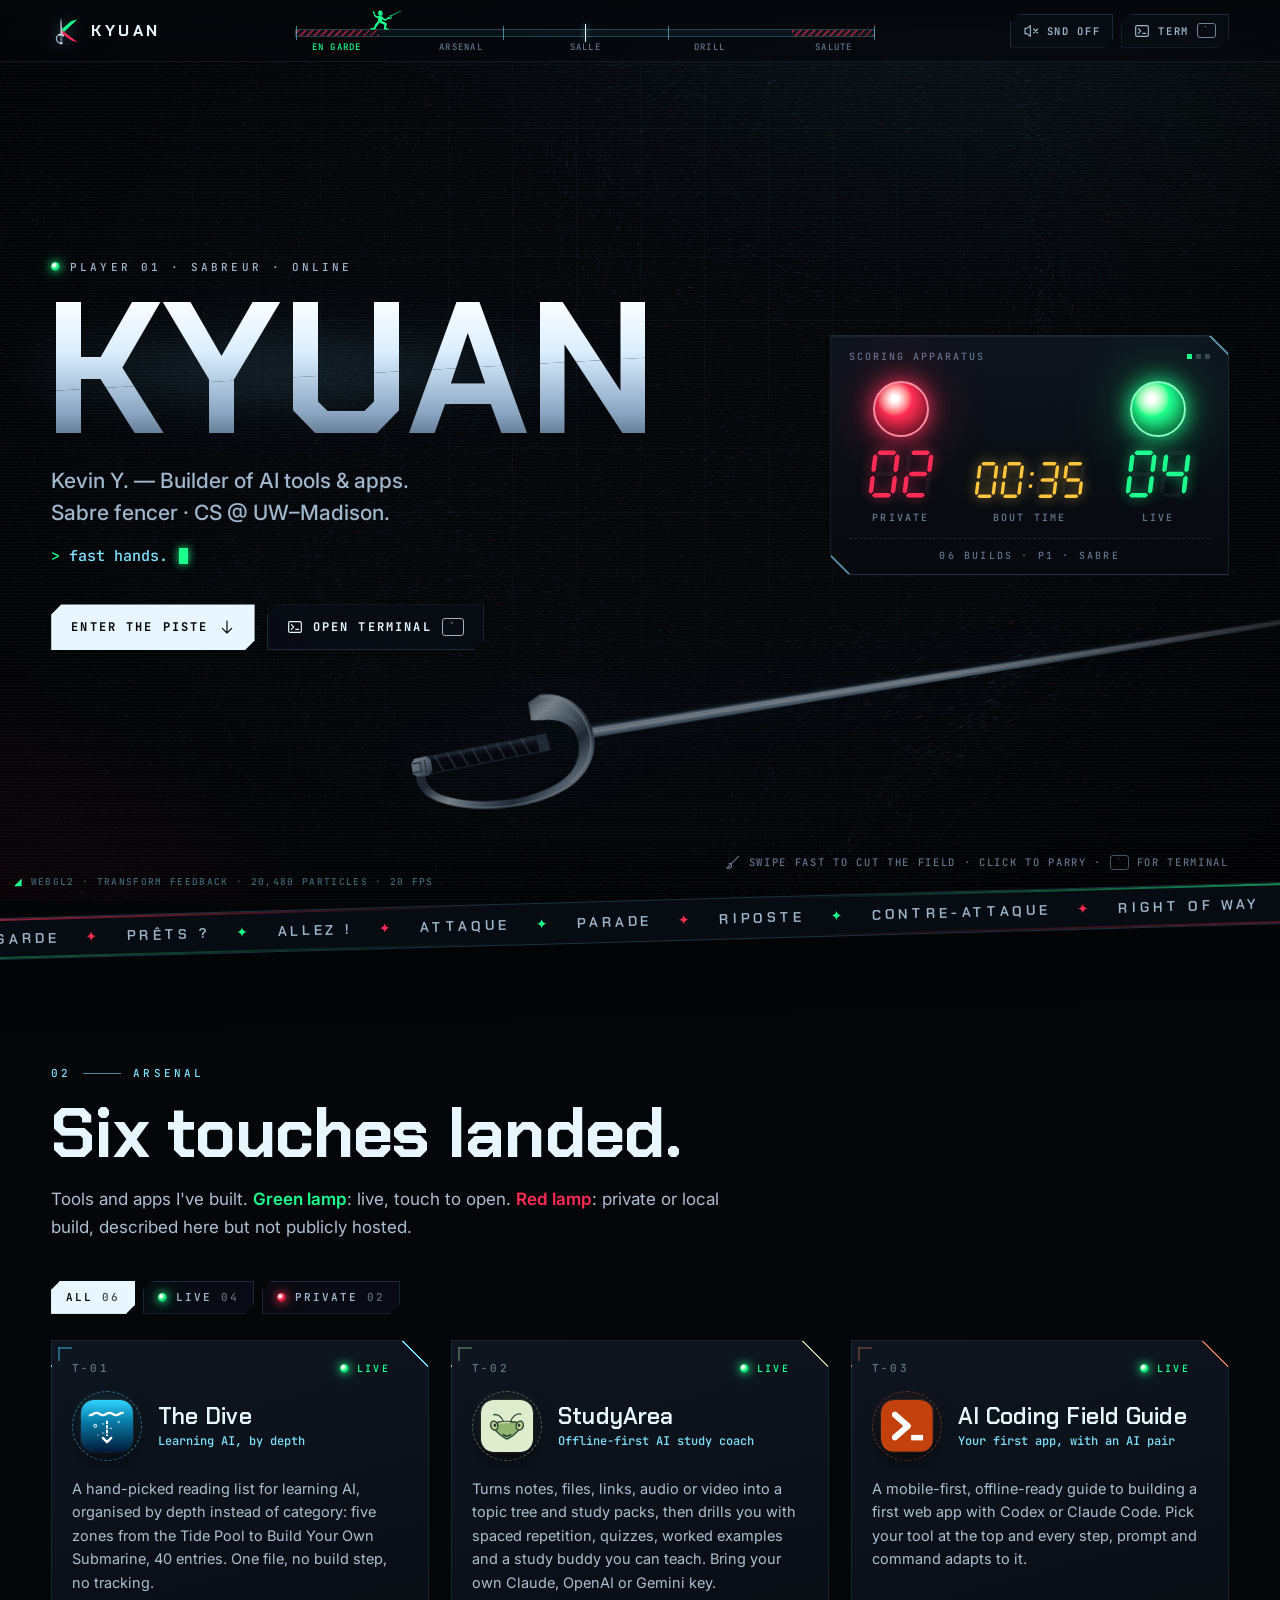
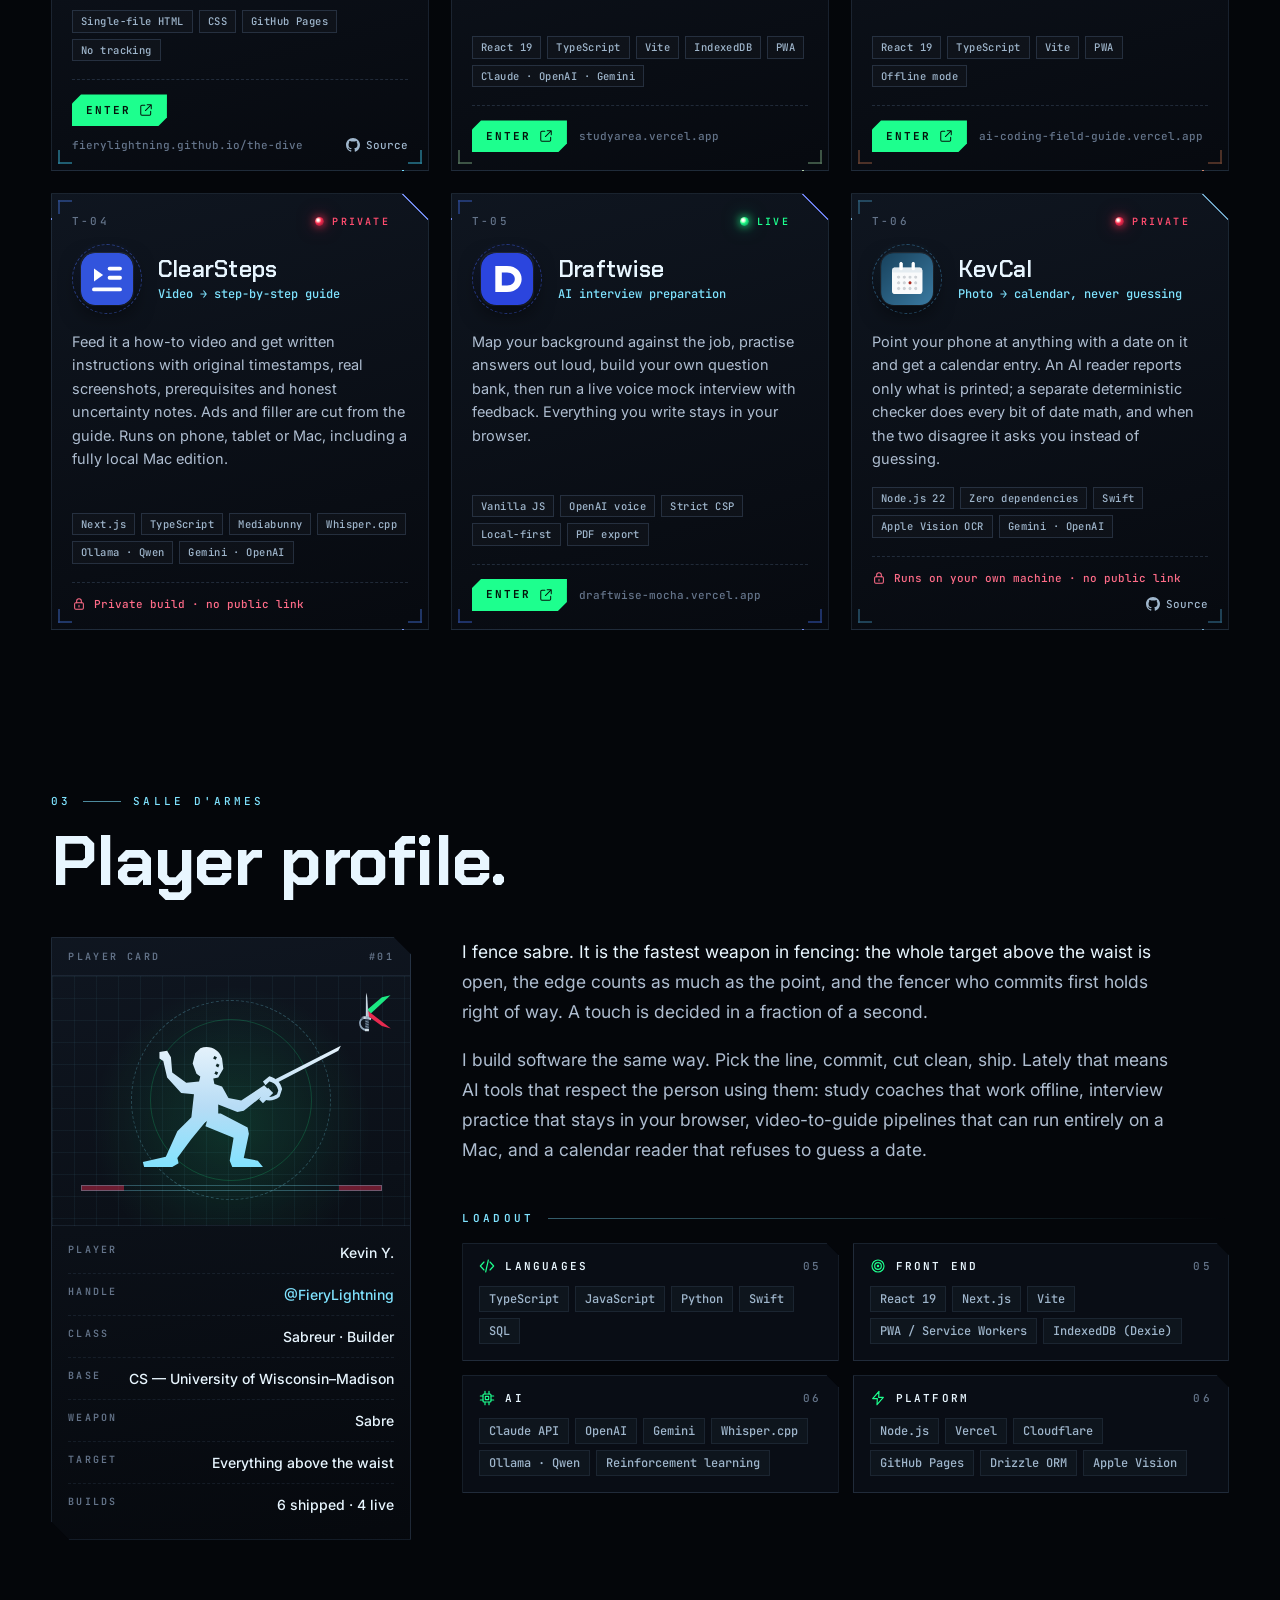
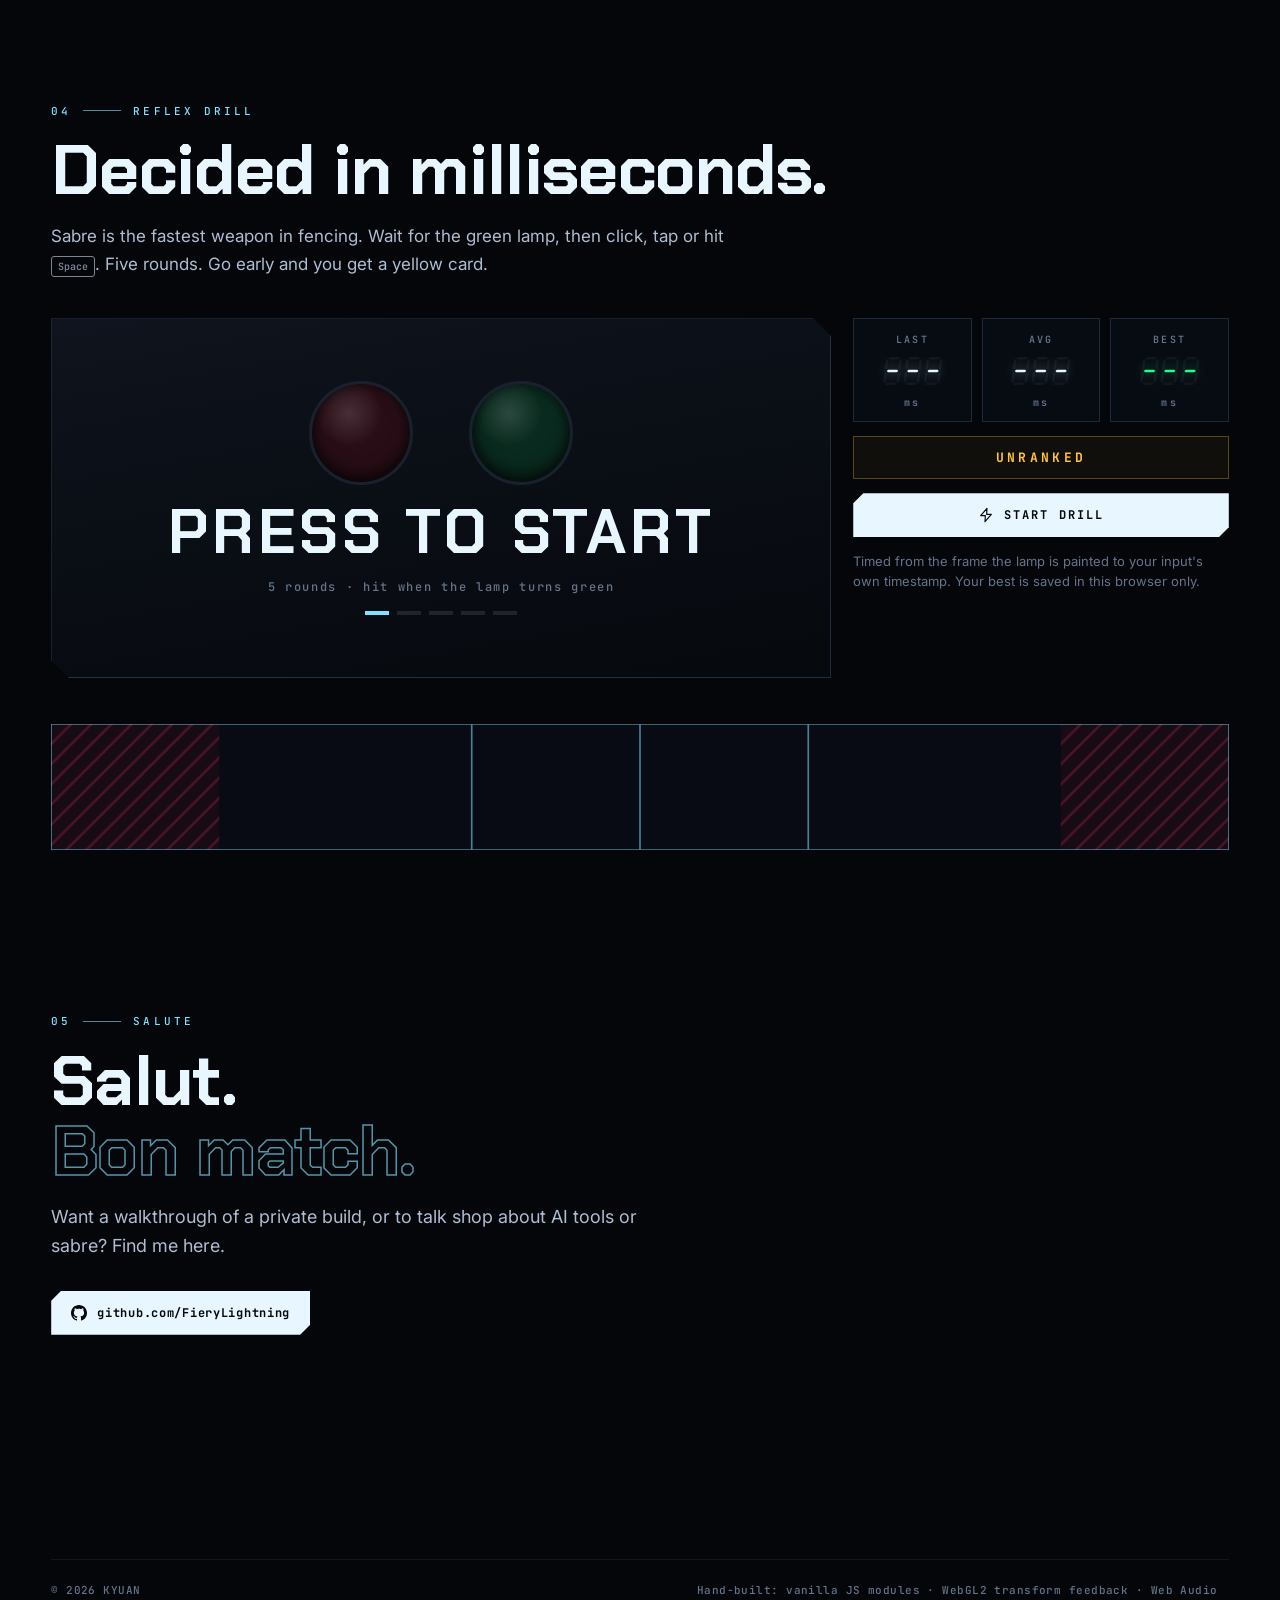
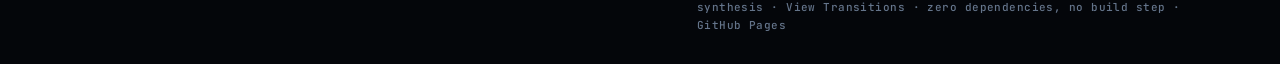
==== index.html @ d22be6f3 "Reorder builds: The Dive, StudyArea, AI Coding Field Guide first" ====
<!doctype html>
<html lang="en">
<head>
  <meta charset="utf-8">
  <meta name="viewport" content="width=device-width, initial-scale=1, viewport-fit=cover">
  <title>KYUAN — AI tools &amp; apps · Sabre</title>
  <meta name="description" content="KYUAN: builder of AI tools and apps, sabre fencer. StudyArea, ClearSteps, Draftwise, KevCal, AI Coding Field Guide and The Dive.">
  <meta name="theme-color" content="#04060a">
  <link rel="canonical" href="https://fierylightning.github.io/">
  <meta name="color-scheme" content="dark">
  <meta property="og:type" content="website">
  <meta property="og:title" content="KYUAN — AI tools & apps · Sabre">
  <meta property="og:description" content="Builder of AI tools and apps. Sabre fencer. Six builds, four live.">
  <meta property="og:url" content="https://fierylightning.github.io/">
  <meta property="og:image" content="https://fierylightning.github.io/assets/og/og.png">
  <meta property="og:image:width" content="1200">
  <meta property="og:image:height" content="630">
  <meta name="twitter:card" content="summary_large_image">
  <link rel="icon" href="favicon.svg" type="image/svg+xml">
  <link rel="apple-touch-icon" href="assets/brand/apple-touch-icon.png">
  <link rel="preconnect" href="https://fonts.googleapis.com">
  <link rel="preconnect" href="https://fonts.gstatic.com" crossorigin>
  <link rel="stylesheet" href="https://fonts.googleapis.com/css2?family=Chakra+Petch:wght@500;600;700&family=Inter:wght@400;500;600&family=JetBrains+Mono:wght@400;500;700&display=swap">
  <link rel="stylesheet" href="css/style.css">
  <script>
    document.documentElement.classList.add('js');
    try {
      if (sessionStorage.getItem('ky-intro') || matchMedia('(prefers-reduced-motion: reduce)').matches)
        document.documentElement.classList.add('intro-seen');
    } catch (e) {}
  </script>
  <script type="module" src="js/main.js"></script>
</head>
<body>
  <a class="skip" href="#arsenal">Skip to projects</a>

  <canvas id="field" aria-hidden="true"></canvas>
  <div class="atmos" aria-hidden="true"></div>
  <canvas id="blade" aria-hidden="true"></canvas>

  <!-- Referee's call: En garde. Prêts ? Allez ! -->
  <div id="intro" aria-hidden="true">
    <div class="intro-half intro-a"></div>
    <div class="intro-half intro-b"></div>
    <div class="intro-stage">
      <div class="intro-sys"><span class="blink">▮</span> PISTE//OS 6.0 · ARMING FIELD</div>
      <div class="intro-call" id="intro-call">&nbsp;</div>
      <div class="intro-lamps"><i class="lamp lamp-red"></i><i class="lamp lamp-green"></i></div>
      <div class="intro-skip">press any key to skip</div>
    </div>
  </div>

  <header class="hud">
    <a class="hud-brand" href="#en-garde" aria-label="KYUAN, back to top">
      <img src="assets/brand/mark.svg" alt="" width="30" height="30">
      <span>KYUAN</span>
    </a>

    <nav class="piste-nav" aria-label="Sections" data-moving="false">
      <div class="piste-strip" aria-hidden="true">
        <i class="pz pz-l"></i><i class="pz pz-r"></i>
        <i class="pl" style="--m:0"></i><i class="pl pl-g" style="--m:5"></i><i class="pl pl-c" style="--m:7"></i><i class="pl pl-g" style="--m:9"></i><i class="pl" style="--m:14"></i>
      </div>
      <span class="piste-marker" aria-hidden="true"><i></i></span>
      <a href="#en-garde">En garde</a>
      <a href="#arsenal">Arsenal</a>
      <a href="#salle">Salle</a>
      <a href="#drill">Drill</a>
      <a href="#salute">Salute</a>
    </nav>

    <div class="hud-actions">
      <button class="hud-btn" id="snd" type="button" aria-pressed="false" aria-label="Toggle sound">
        <svg class="ico" aria-hidden="true"><use href="assets/icons.svg#i-sound-off"></use></svg><span class="lbl">SND OFF</span>
      </button>
      <button class="hud-btn" type="button" data-open-term aria-label="Open terminal">
        <svg class="ico" aria-hidden="true"><use href="assets/icons.svg#i-terminal"></use></svg><span class="lbl">TERM</span><kbd>`</kbd>
      </button>
    </div>
  </header>

  <main>
    <!-- 01 · EN GARDE -->
    <section id="en-garde" class="hero">
      <div class="hero-grid">
        <div class="hero-copy">
          <p class="eyebrow"><i class="lamp lamp-green"></i> PLAYER 01 · SABREUR · ONLINE</p>
          <h1 class="slashname" id="name" title="click to cut">
            <span class="sr" id="hero-name-sr">KYUAN</span>
            <span class="sn-a" aria-hidden="true">KYUAN</span>
            <span class="sn-b" aria-hidden="true">KYUAN</span>
            <svg class="sn-line" viewBox="0 0 100 100" preserveAspectRatio="none" aria-hidden="true"><line x1="-6" y1="65.3" x2="106" y2="40.7" vector-effect="non-scaling-stroke"/></svg>
          </h1>
          <p class="hero-role" id="hero-role">Builder of AI tools &amp; apps. Sabre fencer.</p>
          <p class="typer" aria-live="off"><span class="prompt">&gt;</span> <span id="typer"></span><span class="caret" aria-hidden="true"></span></p>
          <div class="hero-cta">
            <a class="btn btn-primary" href="#arsenal"><span>Enter the piste</span><svg class="ico" aria-hidden="true"><use href="assets/icons.svg#i-arrow-down"></use></svg></a>
            <button class="btn btn-ghost" type="button" data-open-term><svg class="ico" aria-hidden="true"><use href="assets/icons.svg#i-terminal"></use></svg><span>Open terminal</span><kbd>`</kbd></button>
          </div>
        </div>

        <aside class="scorebox" aria-label="Scoreboard">
          <div class="sb-head"><span>SCORING APPARATUS</span><span class="sb-dots"><i></i><i></i><i></i></span></div>
          <div class="sb-body">
            <div class="sb-side sb-red">
              <i class="dome"></i>
              <div class="seg" id="sb-red"></div>
              <span class="sb-label">PRIVATE</span>
            </div>
            <div class="sb-center">
              <div class="seg seg-clock" id="clock"></div>
              <span class="sb-label">BOUT TIME</span>
            </div>
            <div class="sb-side sb-green">
              <i class="dome"></i>
              <div class="seg" id="sb-green"></div>
              <span class="sb-label">LIVE</span>
            </div>
          </div>
          <div class="sb-foot" id="sb-foot">06 BUILDS · P1 · SABRE</div>
        </aside>
      </div>

      <img class="hero-sabre" src="assets/art/sabre.svg" alt="" aria-hidden="true" width="1200" height="160">
      <p class="hint"><svg class="ico" aria-hidden="true"><use href="assets/icons.svg#i-sabre"></use></svg> swipe fast to cut the field · click to parry · <kbd>`</kbd> for terminal</p>
    </section>

    <div class="ticker" aria-hidden="true">
      <div class="ticker-track">
        <span>EN GARDE</span><b>✦</b><span>PRÊTS ?</span><b>✦</b><span>ALLEZ !</span><b>✦</b><span>ATTAQUE</span><b>✦</b><span>PARADE</span><b>✦</b><span>RIPOSTE</span><b>✦</b><span>CONTRE-ATTAQUE</span><b>✦</b><span>RIGHT OF WAY</span><b>✦</b><span>HALTE</span><b>✦</b><span>TOUCHÉ</span><b>✦</b>
        <span>EN GARDE</span><b>✦</b><span>PRÊTS ?</span><b>✦</b><span>ALLEZ !</span><b>✦</b><span>ATTAQUE</span><b>✦</b><span>PARADE</span><b>✦</b><span>RIPOSTE</span><b>✦</b><span>CONTRE-ATTAQUE</span><b>✦</b><span>RIGHT OF WAY</span><b>✦</b><span>HALTE</span><b>✦</b><span>TOUCHÉ</span><b>✦</b>
      </div>
    </div>

    <!-- 02 · ARSENAL -->
    <section id="arsenal" class="sec">
      <header class="sec-head" data-reveal>
        <span class="sec-idx">02 <i></i> ARSENAL</span>
        <h2 id="arsenal-title">Six touches landed.</h2>
        <p>Tools and apps I've built. <b class="g">Green lamp</b>: live, touch to open. <b class="r">Red lamp</b>: private or local build, described here but not publicly hosted.</p>
      </header>

      <div class="filters" role="group" aria-label="Filter builds">
        <button type="button" data-filter="all" aria-pressed="true">ALL <span class="n">06</span></button>
        <button type="button" data-filter="live" aria-pressed="false"><i class="lamp lamp-green"></i>LIVE <span class="n">04</span></button>
        <button type="button" data-filter="private" aria-pressed="false"><i class="lamp lamp-red"></i>PRIVATE <span class="n">02</span></button>
      </div>

      <div class="grid" id="grid"></div>

      <noscript>
        <ul class="noscript-list">
          <li><a href="https://fierylightning.github.io/the-dive/">The Dive</a> — learning AI, by depth</li>
          <li><a href="https://studyarea.vercel.app">StudyArea</a> — offline-first AI study coach</li>
          <li><a href="https://ai-coding-field-guide.vercel.app">AI Coding Field Guide</a> — your first app with an AI pair</li>
          <li>ClearSteps — video to step-by-step guide (private build)</li>
          <li><a href="https://draftwise-mocha.vercel.app">Draftwise</a> — AI interview preparation</li>
          <li>KevCal — photo to calendar (runs locally) · <a href="https://github.com/FieryLightning/KevCal">source</a></li>
        </ul>
      </noscript>
    </section>

    <!-- 03 · SALLE -->
    <section id="salle" class="sec">
      <header class="sec-head" data-reveal>
        <span class="sec-idx">03 <i></i> SALLE D'ARMES</span>
        <h2>Player profile.</h2>
      </header>

      <div class="salle-grid">
        <article class="pcard" data-reveal>
          <div class="pcard-top"><span>PLAYER CARD</span><span>#01</span></div>
          <div class="pcard-art">
            <span class="pcard-ring" aria-hidden="true"></span>
            <i class="pcard-fencer" aria-hidden="true"></i>
            <img class="pcard-mark" src="assets/brand/mark.svg" alt="" width="44" height="44">
          </div>
          <dl class="pcard-stats">
            <div><dt>Player</dt><dd id="pc-name">Kevin Y.</dd></div>
            <div><dt>Handle</dt><dd><a id="pc-handle" href="https://github.com/FieryLightning" target="_blank" rel="noopener">@FieryLightning</a></dd></div>
            <div><dt>Class</dt><dd>Sabreur · Builder</dd></div>
            <div><dt>Base</dt><dd id="pc-edu">CS — UW–Madison</dd></div>
            <div><dt>Weapon</dt><dd id="pc-weapon">Sabre</dd></div>
            <div><dt>Target</dt><dd>Everything above the waist</dd></div>
            <div><dt>Builds</dt><dd id="pc-builds">6 shipped · 4 live</dd></div>
          </dl>
        </article>

        <div class="salle-main">
          <div class="bio" id="bio" data-reveal></div>
          <h3 class="loadout-title" data-reveal><span>LOADOUT</span><i></i></h3>
          <div class="loadout" id="loadout"></div>
        </div>
      </div>
    </section>

    <!-- 04 · DRILL -->
    <section id="drill" class="sec">
      <header class="sec-head" data-reveal>
        <span class="sec-idx">04 <i></i> REFLEX DRILL</span>
        <h2>Decided in milliseconds.</h2>
        <p>Sabre is the fastest weapon in fencing. Wait for the green lamp, then click, tap or hit <kbd>Space</kbd>. Five rounds. Go early and you get a yellow card.</p>
      </header>

      <div class="drill" data-reveal>
        <div class="drill-box" tabindex="0" role="button" aria-label="Reflex drill. Press to start, then press again when the lamp turns green." data-state="idle">
          <div class="drill-lamps"><i class="dl dl-red"></i><i class="dl dl-green"></i></div>
          <div class="drill-card" aria-hidden="true"></div>
          <div class="drill-msg" aria-live="assertive">PRESS TO START</div>
          <div class="drill-sub">5 rounds · hit when the lamp turns green</div>
          <div class="drill-rounds" aria-hidden="true"></div>
        </div>

        <div class="drill-side">
          <div class="drill-stats">
            <div class="ds"><span>LAST</span><div class="seg" data-stat="last"></div><em>ms</em></div>
            <div class="ds"><span>AVG</span><div class="seg" data-stat="avg"></div><em>ms</em></div>
            <div class="ds ds-best"><span>BEST</span><div class="seg" data-stat="best"></div><em>ms</em></div>
          </div>
          <div class="drill-rank">UNRANKED</div>
          <button class="btn btn-primary drill-start" type="button"><svg class="ico" aria-hidden="true"><use href="assets/icons.svg#i-bolt"></use></svg><span>Start drill</span></button>
          <p class="drill-note">Timed from the frame the lamp is painted to your input's own timestamp. Your best is saved in this browser only.</p>
        </div>
      </div>

      <img class="drill-piste" src="assets/art/piste.svg" alt="Top-down diagram of a 14 metre fencing piste with centre line, en garde lines and warning zones" width="1400" height="150" loading="lazy" data-reveal>
    </section>

    <!-- 05 · SALUTE -->
    <section id="salute" class="sec salute">
      <div class="salute-inner" data-reveal>
        <span class="sec-idx">05 <i></i> SALUTE</span>
        <h2 class="salute-big">Salut. <span>Bon match.</span></h2>
        <p>Want a walkthrough of a private build, or to talk shop about AI tools or sabre? Find me here.</p>
        <div class="salute-cta">
          <a class="btn btn-primary" id="gh-link" href="https://github.com/FieryLightning" target="_blank" rel="noopener"><svg class="ico" aria-hidden="true"><use href="assets/icons.svg#i-github"></use></svg><span class="lbl">github.com/FieryLightning</span></a>
          <a class="btn btn-ghost" id="mail-link" href="#" hidden><svg class="ico" aria-hidden="true"><use href="assets/icons.svg#i-external"></use></svg><span class="lbl"></span></a>
        </div>
      </div>

      <footer class="foot">
        <span>© <span id="year">2026</span> KYUAN</span>
        <span class="foot-tech">Hand-built: vanilla JS modules · WebGL2 transform feedback · Web Audio synthesis · View Transitions · zero dependencies, no build step · GitHub Pages</span>
      </footer>
    </section>
  </main>

  <div class="gpu" id="gpu" aria-hidden="true">BOOTING FIELD…</div>
  <div class="toast" id="toast" role="status" aria-live="polite"></div>

  <div id="term" class="term" role="dialog" aria-label="Terminal" hidden>
    <div class="term-bar">
      <span class="term-dots"><i></i><i></i><i></i></span>
      <span>kyuan@piste: ~</span>
      <button class="term-x" type="button" aria-label="Close terminal">esc ✕</button>
    </div>
    <div class="term-out" aria-live="polite"></div>
    <label class="term-line"><span class="t-ps">kyuan@piste:~$</span><input class="term-in" type="text" autocomplete="off" autocapitalize="off" spellcheck="false" aria-label="Terminal command"></label>
  </div>
</body>
</html>
---- css/style.css ----
/* ─────────────────────────────────────────────────────────────
   KYUAN · PISTE//OS
   Dark HUD, scoring-box lamps, sabre cuts.
   ───────────────────────────────────────────────────────────── */

:root {
  --bg: #04060a;
  --panel: #0a0f17;
  --steel: #e8f6ff;
  --steel-2: #9fb6cc;
  --text: #aebdd0;
  --muted: #64748a;
  --blade: #7fe3ff;
  --green: #1dff8e;
  --red: #ff2d55;
  --amber: #ffc53d;
  --line: rgba(155, 200, 255, 0.09);
  --line-2: rgba(155, 200, 255, 0.16);

  --display: 'Chakra Petch', 'Rajdhani', system-ui, sans-serif;
  --mono: 'JetBrains Mono', ui-monospace, 'SF Mono', Menlo, monospace;
  --body: 'Inter', system-ui, -apple-system, 'Segoe UI', sans-serif;

  --gutter: clamp(18px, 4vw, 56px);
  --maxw: 1240px;
  --chamfer: polygon(0 0, calc(100% - 18px) 0, 100% 18px, 100% 100%, 18px 100%, 0 calc(100% - 18px));
  --chamfer-sm: polygon(9px 0, 100% 0, 100% calc(100% - 9px), calc(100% - 9px) 100%, 0 100%, 0 9px);
  --ease: cubic-bezier(.2, .8, .2, 1);
}

*, *::before, *::after { box-sizing: border-box; }
[hidden] { display: none !important; }
html { scroll-behavior: smooth; scroll-padding-top: 72px; -webkit-text-size-adjust: 100%; }
body {
  margin: 0;
  background: var(--bg);
  color: var(--text);
  font: 400 16px/1.6 var(--body);
  -webkit-font-smoothing: antialiased;
  overflow-x: hidden;
  min-height: 100vh;
}
::selection { background: var(--green); color: #04060a; }
a { color: inherit; text-decoration: none; }
img { max-width: 100%; }
button { font: inherit; }
h1, h2, h3, p { margin: 0; }
kbd {
  font: 600 10px/1 var(--mono);
  padding: 3px 6px;
  border: 1px solid currentColor;
  border-radius: 3px;
  opacity: .7;
}
.ico { width: 16px; height: 16px; flex: none; }
.sr { position: absolute; width: 1px; height: 1px; overflow: hidden; clip: rect(0 0 0 0); white-space: nowrap; }
.skip {
  position: fixed; left: 12px; top: -60px; z-index: 200;
  background: var(--steel); color: #04060a; padding: 10px 14px; font: 700 12px var(--mono);
}
.skip:focus { top: 12px; }
:focus-visible { outline: 2px solid var(--blade); outline-offset: 3px; }

/* ── layers ─────────────────────────────────────────────────── */
#field { position: fixed; inset: 0; width: 100%; height: 100%; z-index: 0; transition: opacity .6s; }
#blade { position: fixed; inset: 0; width: 100%; height: 100%; z-index: 60; pointer-events: none; }
.atmos {
  position: fixed; inset: 0; z-index: 1; pointer-events: none;
  background:
    radial-gradient(1100px 700px at 78% -12%, rgba(127, 227, 255, .08), transparent 60%),
    radial-gradient(900px 640px at -12% 112%, rgba(255, 45, 85, .06), transparent 60%),
    radial-gradient(ellipse at 50% 45%, transparent 50%, rgba(0, 0, 0, .6) 100%);
}
.atmos::before {
  content: ''; position: absolute; inset: 0;
  background-image:
    linear-gradient(rgba(127, 227, 255, .035) 1px, transparent 1px),
    linear-gradient(90deg, rgba(127, 227, 255, .035) 1px, transparent 1px);
  background-size: 64px 64px;
  -webkit-mask-image: radial-gradient(ellipse at 50% 30%, #000 15%, transparent 75%);
  mask-image: radial-gradient(ellipse at 50% 30%, #000 15%, transparent 75%);
}
.atmos::after {
  content: ''; position: absolute; inset: 0;
  background: repeating-linear-gradient(0deg, rgba(255, 255, 255, .022) 0 1px, transparent 1px 3px);
}
.no-webgl #field { display: none; }
.no-webgl .atmos { background-color: #060a10; }
main { position: relative; z-index: 2; overflow-x: clip; }

/* ── lamps ──────────────────────────────────────────────────── */
.lamp {
  --c: var(--green);
  display: inline-block; flex: none;
  width: 9px; height: 9px; border-radius: 50%;
  background: radial-gradient(circle at 35% 35%, #fff 0 10%, var(--c) 38%, color-mix(in srgb, var(--c) 40%, #000) 100%);
  box-shadow: 0 0 8px var(--c), 0 0 18px color-mix(in srgb, var(--c) 55%, transparent);
}
.lamp-red { --c: var(--red); }
@keyframes lampPulse { 50% { box-shadow: 0 0 4px var(--c), 0 0 8px color-mix(in srgb, var(--c) 40%, transparent); filter: brightness(.8); } }

/* ── intro ──────────────────────────────────────────────────── */
#intro { display: none; }
.js #intro {
  position: fixed; inset: 0; z-index: 100;
  display: grid; place-items: center; overflow: hidden;
  animation: introFailsafe 0s linear 6s forwards;
}
.js.intro-seen #intro { display: none; }
@keyframes introFailsafe { to { opacity: 0; visibility: hidden; pointer-events: none; } }
.intro-half { position: absolute; inset: 0; background: var(--bg); transition: transform .75s cubic-bezier(.7, 0, .2, 1); }
.intro-a { clip-path: polygon(0 0, 100% 0, 100% 22%, 0 78%); }
.intro-b { clip-path: polygon(0 78%, 100% 22%, 100% 100%, 0 100%); }
.intro-a::after, .intro-b::after {
  content: ''; position: absolute; inset: 0;
  background-image:
    linear-gradient(rgba(127, 227, 255, .05) 1px, transparent 1px),
    linear-gradient(90deg, rgba(127, 227, 255, .05) 1px, transparent 1px);
  background-size: 64px 64px;
}
#intro.split .intro-a { transform: translate(-8%, -105%); }
#intro.split .intro-b { transform: translate(8%, 105%); }
.intro-stage { position: relative; text-align: center; transition: opacity .18s; padding: 0 20px; }
#intro.split .intro-stage { opacity: 0; }
.intro-sys { font: 500 11px var(--mono); letter-spacing: .3em; color: var(--muted); }
.blink { animation: blink 1s steps(1) infinite; color: var(--green); }
@keyframes blink { 50% { opacity: 0; } }
.intro-call {
  font: 700 clamp(52px, 11vw, 150px)/1 var(--display);
  letter-spacing: .06em; color: var(--steel);
  margin: 22px 0 26px; min-height: 1em;
}
.intro-call.show { animation: callIn .38s var(--ease); }
.intro-call.go { color: var(--green); text-shadow: 0 0 40px rgba(29, 255, 142, .55); }
@keyframes callIn { from { opacity: 0; transform: scale(1.14); filter: blur(8px); letter-spacing: .26em; } }
.intro-lamps { display: flex; gap: 30px; justify-content: center; }
.intro-lamps .lamp { width: 20px; height: 20px; filter: grayscale(1) brightness(.3); box-shadow: none; transition: .15s; }
#intro.lit .intro-lamps .lamp { filter: none; box-shadow: 0 0 18px var(--c), 0 0 52px var(--c); }
.intro-skip { margin-top: 30px; font: 500 10px var(--mono); letter-spacing: .24em; color: var(--muted); opacity: .6; text-transform: uppercase; }

/* ── HUD ────────────────────────────────────────────────────── */
.hud {
  position: fixed; inset: 0 0 auto 0; z-index: 50;
  height: 62px;
  display: grid; grid-template-columns: auto minmax(0, 1fr) auto; align-items: center; gap: 28px;
  padding: 0 var(--gutter);
  background: linear-gradient(180deg, rgba(4, 6, 10, .88), rgba(4, 6, 10, .55));
  -webkit-backdrop-filter: blur(12px) saturate(1.2);
  backdrop-filter: blur(12px) saturate(1.2);
  border-bottom: 1px solid var(--line);
}
.hud-brand { display: flex; align-items: center; gap: 10px; font: 700 16px var(--display); letter-spacing: .22em; color: var(--steel); }
.hud-brand img { filter: drop-shadow(0 0 8px rgba(127, 227, 255, .35)); }
.hud-actions { display: flex; gap: 8px; }
.hud-btn {
  display: inline-flex; align-items: center; gap: 8px;
  height: 34px; padding: 0 12px;
  font: 600 10.5px var(--mono); letter-spacing: .16em;
  color: var(--steel-2); background: rgba(10, 15, 23, .6);
  border: 1px solid var(--line-2); cursor: pointer;
  clip-path: var(--chamfer-sm);
  transition: color .2s, border-color .2s, background .2s;
}
.hud-btn:hover { color: var(--steel); border-color: rgba(127, 227, 255, .5); background: rgba(127, 227, 255, .06); }
.hud-btn[aria-pressed="true"] { color: var(--green); }
.hud-btn kbd { padding: 2px 5px; font-size: 9px; }

/* piste navigation: the page is a 14 m strip, you are the fencer */
.piste-nav { --p: .0714; position: relative; justify-self: center; width: min(580px, 100%); height: 46px; }
.piste-strip {
  position: absolute; left: 0; right: 0; top: 21px; height: 8px;
  background: rgba(127, 227, 255, .05);
  border: 1px solid rgba(127, 227, 255, .22);
}
.pz { position: absolute; top: 0; bottom: 0; width: calc(200% / 14); background: repeating-linear-gradient(-45deg, rgba(255, 45, 85, .5) 0 2px, transparent 2px 5px); }
.pz-l { left: 0; }
.pz-r { right: 0; }
.pl { position: absolute; top: -4px; bottom: -4px; width: 1px; left: calc(var(--m) / 14 * 100%); background: rgba(127, 227, 255, .55); }
.pl-c { top: -6px; bottom: -6px; background: var(--steel); box-shadow: 0 0 6px var(--blade); }
.piste-marker {
  position: absolute; top: 2px; left: calc(var(--p) * 100%);
  width: 38px; height: 20px; transform: translateX(-50%);
  transition: left .14s linear;
  pointer-events: none;
}
.piste-marker i {
  position: absolute; inset: 0;
  background: var(--green);
  -webkit-mask: url(../assets/art/fencer-guard.svg) center bottom / contain no-repeat;
  mask: url(../assets/art/fencer-guard.svg) center bottom / contain no-repeat;
  filter: drop-shadow(0 0 5px rgba(29, 255, 142, .8));
}
.piste-nav[data-moving="true"] .piste-marker i {
  -webkit-mask-image: url(../assets/art/fencer-lunge.svg);
  mask-image: url(../assets/art/fencer-lunge.svg);
}
.piste-nav a {
  position: absolute; top: 33px; left: calc(var(--x, 0) * 100%);
  transform: translateX(-50%);
  font: 500 9px/1 var(--mono); letter-spacing: .14em; text-transform: uppercase;
  color: var(--muted); white-space: nowrap; padding: 2px 4px;
  transition: color .2s;
}
.piste-nav a:hover { color: var(--steel-2); }
.piste-nav a[aria-current] { color: var(--green); }

/* ── buttons ────────────────────────────────────────────────── */
.btn {
  position: relative;
  display: inline-flex; align-items: center; gap: 10px;
  padding: 14px 20px;
  font: 700 12px/1 var(--mono); letter-spacing: .18em; text-transform: uppercase;
  border: 0; cursor: pointer;
  clip-path: polygon(10px 0, 100% 0, 100% calc(100% - 10px), calc(100% - 10px) 100%, 0 100%, 0 10px);
  transition: background .2s, color .2s, box-shadow .2s, transform .2s var(--ease);
}
.btn:hover { transform: translateY(-1px); }
.btn:active { transform: translateY(1px); }
.btn-primary { background: var(--steel); color: #04060a; }
.btn-primary:hover { background: #fff; box-shadow: inset 0 -3px 0 var(--green); }
.btn-ghost { background: rgba(10, 15, 23, .65); color: var(--steel); box-shadow: inset 0 0 0 1px var(--line-2); }
.btn-ghost:hover { box-shadow: inset 0 0 0 1px rgba(127, 227, 255, .6); color: #fff; }

/* ── hero ───────────────────────────────────────────────────── */
.hero {
  position: relative; overflow: hidden;
  min-height: 100vh; min-height: 100svh;
  display: grid; align-items: center;
  padding: 120px var(--gutter) 110px;
}
.hero-grid {
  position: relative; z-index: 2;
  width: 100%; max-width: var(--maxw); margin: 0 auto;
  display: grid; grid-template-columns: minmax(0, 1.4fr) minmax(300px, .78fr);
  gap: clamp(32px, 5vw, 80px); align-items: center;
}
.eyebrow { display: flex; align-items: center; gap: 10px; font: 500 11px var(--mono); letter-spacing: .28em; color: var(--steel-2); }
.eyebrow .lamp { animation: lampPulse 2.4s ease-in-out infinite; }

.slashname {
  position: relative; display: inline-block;
  margin: 18px 0 18px -0.04em;
  font: 700 clamp(76px, 14.5vw, 214px)/.84 var(--display);
  letter-spacing: .005em;
  cursor: crosshair; user-select: none; -webkit-user-select: none;
}
.sn-a, .sn-b {
  display: block;
  background: linear-gradient(180deg, #ffffff 0%, #dcefff 38%, #8aa6c2 78%, #50657c 100%);
  -webkit-background-clip: text; background-clip: text; color: transparent;
}
.sn-a { clip-path: polygon(0 0, 100% 0, 100% 42%, 0 64%); }
.sn-b { position: absolute; inset: 0; clip-path: polygon(0 64%, 100% 42%, 100% 100%, 0 100%); }
.slashname::after {
  content: ''; position: absolute; inset: 10% -2%;
  background: radial-gradient(ellipse at 40% 50%, rgba(127, 227, 255, .14), transparent 65%);
  z-index: -1; filter: blur(20px);
}
.sn-line { position: absolute; inset: 0; width: 100%; height: 100%; overflow: visible; pointer-events: none; }
.sn-line line { stroke: #fff; stroke-width: 2px; opacity: 0; filter: drop-shadow(0 0 6px var(--blade)); }
.slashing .sn-a { animation: cutA .95s var(--ease); }
.slashing .sn-b { animation: cutB .95s var(--ease); }
.slashing .sn-line line { animation: seam .95s ease-out; }
@keyframes cutA { 0% { transform: none; } 16% { transform: translate(-1.6%, -6%) rotate(-1.2deg); } 100% { transform: none; } }
@keyframes cutB { 0% { transform: none; } 16% { transform: translate(2%, 6%) rotate(1deg); } 100% { transform: none; } }
@keyframes seam { 0% { opacity: 0; } 8% { opacity: 1; } 100% { opacity: 0; } }

.hero-role { font: 500 clamp(17px, 1.8vw, 21px)/1.5 var(--body); color: var(--steel-2); max-width: 36ch; }
.typer { margin-top: 18px; font: 500 clamp(13px, 1.3vw, 15px) var(--mono); color: var(--blade); min-height: 1.6em; }
.typer .prompt { color: var(--green); }
.caret { display: inline-block; width: .6em; height: 1.1em; margin-left: 2px; vertical-align: -0.2em; background: var(--green); animation: blink 1s steps(1) infinite; box-shadow: 0 0 8px var(--green); }
.hero-cta { display: flex; flex-wrap: wrap; gap: 12px; margin-top: 34px; }

.ready:not(.intro-seen) .hero-copy > * { animation: rise .8s var(--ease) both; }
.ready:not(.intro-seen) .hero-copy > :nth-child(2) { animation-delay: .05s; }
.ready:not(.intro-seen) .hero-copy > :nth-child(3) { animation-delay: .14s; }
.ready:not(.intro-seen) .hero-copy > :nth-child(4) { animation-delay: .22s; }
.ready:not(.intro-seen) .hero-copy > :nth-child(5) { animation-delay: .3s; }
.ready:not(.intro-seen) .scorebox { animation: rise .9s .25s var(--ease) both; }
@keyframes rise { from { opacity: 0; transform: translateY(18px); } }

.hero-sabre {
  position: absolute; z-index: 1;
  width: min(1080px, 110vw); height: auto;
  right: -12vw; bottom: 15vh;
  transform: rotate(-9deg);
  opacity: .5;
  pointer-events: none;
  filter: drop-shadow(0 0 30px rgba(127, 227, 255, .12));
  -webkit-mask-image: linear-gradient(90deg, #000 55%, transparent 100%);
  mask-image: linear-gradient(90deg, #000 55%, transparent 100%);
}
.hint {
  position: absolute; z-index: 2; right: var(--gutter); bottom: 30px;
  display: flex; align-items: center; gap: 8px;
  font: 500 10.5px var(--mono); letter-spacing: .16em; text-transform: uppercase;
  color: var(--muted);
}
.hint kbd { font-size: 9px; padding: 2px 5px; }

/* scoring apparatus */
.scorebox {
  position: relative;
  padding: 14px 18px 12px;
  background: linear-gradient(180deg, rgba(16, 22, 32, .94), rgba(6, 9, 14, .96));
  border: 1px solid var(--line-2);
  clip-path: var(--chamfer);
  box-shadow: inset 0 1px 0 rgba(255, 255, 255, .05);
}
.scorebox::before {
  content: ''; position: absolute; inset: 0; pointer-events: none;
  background: linear-gradient(225deg, transparent 12px, rgba(127, 227, 255, .55) 12px 13.5px, transparent 13.5px),
              linear-gradient(45deg, transparent 12px, rgba(127, 227, 255, .55) 12px 13.5px, transparent 13.5px);
}
.sb-head { display: flex; justify-content: space-between; align-items: center; font: 500 10px var(--mono); letter-spacing: .2em; color: var(--muted); }
.sb-dots { display: flex; gap: 4px; }
.sb-dots i { width: 5px; height: 5px; background: var(--muted); opacity: .5; }
.sb-dots i:first-child { background: var(--green); opacity: 1; animation: blink 1.6s steps(1) infinite; }
.sb-body { display: grid; grid-template-columns: 1fr 1.3fr 1fr; gap: 10px; align-items: end; margin: 18px 0 14px; }
.sb-side, .sb-center { display: flex; flex-direction: column; align-items: center; gap: 12px; }
.sb-red { --c: var(--red); }
.sb-green { --c: var(--green); }
.sb-center { --c: var(--amber); }
.dome {
  width: 56px; height: 56px; border-radius: 50%;
  background:
    radial-gradient(circle at 38% 30%, rgba(255, 255, 255, .16), transparent 36%),
    radial-gradient(circle, color-mix(in srgb, var(--c) 16%, #06080c) 0 58%, #05070b 100%);
  border: 2px solid #1a2431;
  box-shadow: inset 0 -6px 12px rgba(0, 0, 0, .6);
  transition: background .25s, box-shadow .25s, border-color .25s;
}
.scorebox.lit .dome {
  background: radial-gradient(circle at 38% 30%, #fff 0 7%, var(--c) 36%, color-mix(in srgb, var(--c) 45%, #000) 100%);
  border-color: color-mix(in srgb, var(--c) 55%, #fff);
  box-shadow: 0 0 22px var(--c), 0 0 64px color-mix(in srgb, var(--c) 45%, transparent), inset 0 -6px 12px rgba(0, 0, 0, .3);
  animation: domeFlash 1.2s ease-out;
}
@keyframes domeFlash { 0%, 20%, 40% { filter: brightness(1.6); } 10%, 30% { filter: brightness(.6); } }
.seg { height: 50px; display: flex; justify-content: center; }
.seg svg { height: 100%; width: auto; display: block; overflow: visible; filter: drop-shadow(0 0 6px color-mix(in srgb, var(--c, #e8f6ff) 65%, transparent)); }
.seg .seg-on { fill: var(--c, var(--steel)); }
.seg .seg-off { fill: rgba(255, 255, 255, .045); }
.seg-clock { height: 38px; }
.sb-label { font: 600 10px var(--mono); letter-spacing: .22em; color: var(--muted); }
.sb-foot { border-top: 1px dashed var(--line-2); padding-top: 10px; font: 500 10px var(--mono); letter-spacing: .22em; color: var(--muted); text-align: center; }

/* ── ticker ─────────────────────────────────────────────────── */
.ticker {
  position: relative; z-index: 3;
  margin: 0 -3vw; padding: 13px 0;
  transform: rotate(-1.6deg);
  background: #070b12;
  border-block: 1px solid rgba(127, 227, 255, .18);
  overflow: hidden;
  box-shadow: 0 18px 50px rgba(0, 0, 0, .55);
}
.ticker::before, .ticker::after { content: ''; position: absolute; left: 0; right: 0; height: 2px; }
.ticker::before { top: 0; background: linear-gradient(90deg, var(--red), transparent 40%, transparent 60%, var(--green)); opacity: .6; }
.ticker::after { bottom: 0; background: linear-gradient(90deg, var(--green), transparent 40%, transparent 60%, var(--red)); opacity: .35; }
.ticker-track {
  display: flex; gap: 26px; width: max-content;
  font: 600 14px/1 var(--display); letter-spacing: .26em; color: var(--steel-2);
  animation: tick 52s linear infinite;
}
.ticker-track b { color: var(--red); font-weight: 400; }
.ticker-track b:nth-of-type(even) { color: var(--green); }
@keyframes tick { to { transform: translateX(calc(-50% - 13px)); } }
.frenzy .ticker-track { animation-duration: 8s; }

/* ── sections ───────────────────────────────────────────────── */
.sec {
  position: relative;
  max-width: calc(var(--maxw) + var(--gutter) * 2);
  margin: 0 auto;
  padding: clamp(90px, 13vh, 150px) var(--gutter) 40px;
}
.sec-head { max-width: 780px; margin-bottom: 40px; }
.sec-idx { display: inline-flex; align-items: center; gap: 12px; font: 500 11px var(--mono); letter-spacing: .28em; color: var(--blade); }
.sec-idx i { display: inline-block; width: 38px; height: 1px; background: currentColor; opacity: .6; }
.sec h2 {
  margin: 14px 0 16px;
  font: 700 clamp(38px, 5.6vw, 70px)/1 var(--display);
  letter-spacing: -.01em; color: var(--steel);
  text-wrap: balance;
}
.sec-head p { font-size: 17px; line-height: 1.65; max-width: 64ch; }
b.g { color: var(--green); font-weight: 600; }
b.r { color: var(--red); font-weight: 600; }

/* reveal (enabled by JS only, so content never hides without it) */
:where(.reveal-on) [data-reveal] { opacity: 0; translate: 0 26px; transition: opacity .8s var(--ease) var(--d, 0ms), translate .8s var(--ease) var(--d, 0ms); }
:where(.reveal-on) [data-reveal].in { opacity: 1; translate: 0 0; }

/* filters */
.filters { display: flex; flex-wrap: wrap; gap: 8px; margin-bottom: 26px; }
.filters button {
  display: inline-flex; align-items: center; gap: 9px;
  padding: 10px 14px;
  font: 600 11px/1 var(--mono); letter-spacing: .18em;
  color: var(--steel-2); background: rgba(10, 15, 23, .7);
  border: 1px solid var(--line-2); cursor: pointer;
  clip-path: var(--chamfer-sm);
  transition: background .2s, color .2s, border-color .2s;
}
.filters button:hover { border-color: rgba(127, 227, 255, .5); color: var(--steel); }
.filters .n { opacity: .55; }
.filters button[aria-pressed="true"] { background: var(--steel); border-color: var(--steel); color: #04060a; }
.filters button[aria-pressed="true"] .n { opacity: .7; }

/* ── cards ──────────────────────────────────────────────────── */
.grid { display: grid; grid-template-columns: repeat(auto-fill, minmax(min(100%, 350px), 1fr)); gap: 22px; }
.card {
  --rx: 0deg; --ry: 0deg; --mx: 50%; --my: 50%;
  --accent: var(--blade);
  position: relative; isolation: isolate;
  display: flex; flex-direction: column; gap: 16px;
  padding: 20px 20px 18px;
  background:
    linear-gradient(225deg, transparent 17.6px, color-mix(in srgb, var(--accent) 70%, #fff) 17.6px 19px, transparent 19px),
    linear-gradient(165deg, rgba(16, 23, 34, .94), rgba(7, 10, 16, .97));
  border: 1px solid rgba(155, 200, 255, .12);
  clip-path: polygon(0 0, calc(100% - 26px) 0, 100% 26px, 100% 100%, 0 100%);
  transform: perspective(1000px) rotateX(var(--rx)) rotateY(var(--ry));
  transition: transform .5s var(--ease), border-color .3s, opacity .8s var(--ease) var(--d, 0ms), translate .8s var(--ease) var(--d, 0ms);
  cursor: pointer;
}
.card[hidden] { display: none; }
.card:hover { border-color: color-mix(in srgb, var(--accent) 55%, rgba(155, 200, 255, .2)); transition: transform .12s linear, border-color .3s, opacity .8s, translate .8s; }
.card::before {
  content: ''; position: absolute; inset: 0; z-index: -1;
  background: radial-gradient(440px circle at var(--mx) var(--my), color-mix(in srgb, var(--accent) 22%, transparent), transparent 55%);
  opacity: 0; transition: opacity .3s;
}
.card:hover::before { opacity: 1; }
.card::after {
  --bc: color-mix(in srgb, var(--accent) 55%, rgba(127, 227, 255, .4));
  content: ''; position: absolute; inset: 6px; pointer-events: none;
  background:
    linear-gradient(var(--bc), var(--bc)) left top / 14px 2px no-repeat,
    linear-gradient(var(--bc), var(--bc)) left top / 2px 14px no-repeat,
    linear-gradient(var(--bc), var(--bc)) left bottom / 14px 2px no-repeat,
    linear-gradient(var(--bc), var(--bc)) left bottom / 2px 14px no-repeat,
    linear-gradient(var(--bc), var(--bc)) right bottom / 14px 2px no-repeat,
    linear-gradient(var(--bc), var(--bc)) right bottom / 2px 14px no-repeat;
  opacity: .55; transition: opacity .3s, inset .3s var(--ease);
}
.card:hover::after { opacity: 1; inset: 4px; }
.card > :not(.card-glint):not(.card-denied) { position: relative; z-index: 1; }
.card-glint {
  position: absolute; inset: 0; z-index: 0; pointer-events: none;
  background: linear-gradient(112deg, transparent 36%, rgba(255, 255, 255, .08) 47%, rgba(127, 227, 255, .16) 50%, transparent 62%);
  transform: translateX(-120%);
}
.card:hover .card-glint { animation: glint 1.1s var(--ease) forwards; }
@keyframes glint { to { transform: translateX(120%); } }

.card-top { display: flex; justify-content: space-between; align-items: center; padding-right: 18px; }
.card-idx { font: 500 11px var(--mono); letter-spacing: .2em; color: var(--muted); }
.card-state { display: inline-flex; align-items: center; gap: 8px; font: 600 10px var(--mono); letter-spacing: .22em; }
.card[data-status="live"] .card-state { color: var(--green); }
.card[data-status="private"] .card-state { color: color-mix(in srgb, var(--red) 85%, #fff); }
.card[data-status="live"] .lamp { animation: lampPulse 2.4s ease-in-out infinite; }

.card-head { display: flex; align-items: center; gap: 16px; }
.emblem {
  position: relative; flex: none;
  width: 70px; height: 70px;
  display: grid; place-items: center;
  background: radial-gradient(circle at 50% 45%, color-mix(in srgb, var(--accent) 26%, transparent), transparent 70%);
}
.emblem::before {
  content: ''; position: absolute; inset: 0; border-radius: 50%;
  border: 1px dashed color-mix(in srgb, var(--accent) 60%, rgba(155, 200, 255, .3));
  opacity: .7;
}
.card:hover .emblem::before { animation: spin 7s linear infinite; }
@keyframes spin { to { transform: rotate(360deg); } }
.emblem img {
  width: 52px; height: 52px; border-radius: 13px; display: block;
  box-shadow: 0 8px 20px rgba(0, 0, 0, .55), 0 0 0 1px rgba(255, 255, 255, .08);
  transition: transform .4s var(--ease);
}
.card:hover .emblem img { transform: scale(1.06) rotate(-3deg); }
.card-name { font: 600 23px/1.15 var(--display); color: var(--steel); letter-spacing: .01em; }
.card-tag { margin-top: 4px; font: 500 12px var(--mono); color: var(--blade); }
.card-desc { flex: 1; font-size: 14.5px; line-height: 1.62; color: var(--text); }
.chips { display: flex; flex-wrap: wrap; gap: 6px; padding: 0; margin: 0; list-style: none; }
.chips li {
  font: 500 10.5px/1 var(--mono); letter-spacing: .04em;
  padding: 5px 8px; color: var(--steel-2);
  border: 1px solid var(--line-2); background: rgba(255, 255, 255, .02);
}
.card-foot {
  display: flex; align-items: center; gap: 12px; flex-wrap: wrap;
  margin-top: 2px; padding-top: 14px;
  border-top: 1px dashed var(--line-2);
}
.card-enter {
  display: inline-flex; align-items: center; gap: 8px;
  padding: 9px 14px;
  font: 700 11px/1 var(--mono); letter-spacing: .18em; text-transform: uppercase;
  color: #03140b; background: var(--green);
  clip-path: var(--chamfer-sm);
  transition: filter .2s, transform .2s var(--ease);
}
.card-enter:hover { filter: brightness(1.12); transform: translateX(2px); }
.card-enter .ico { width: 14px; height: 14px; }
.card-host { min-width: 0; overflow: hidden; text-overflow: ellipsis; white-space: nowrap; font: 500 11px var(--mono); color: var(--muted); }
.card-locked { display: inline-flex; align-items: center; gap: 8px; font: 500 11px var(--mono); color: color-mix(in srgb, var(--red) 70%, #fff); }
.card-locked .ico { width: 14px; height: 14px; }
.card-src { margin-left: auto; display: inline-flex; align-items: center; gap: 6px; font: 500 11px var(--mono); color: var(--steel-2); z-index: 2; }
.card-src:hover { color: var(--steel); }
.card-src .ico { width: 14px; height: 14px; }

.card-denied {
  position: absolute; inset: 0; z-index: 3;
  display: grid; place-items: center;
  font: 700 20px var(--display); letter-spacing: .32em; color: var(--red);
  text-shadow: 0 0 20px rgba(255, 45, 85, .6);
  background: repeating-linear-gradient(-45deg, rgba(255, 45, 85, .12) 0 10px, transparent 10px 20px), rgba(4, 6, 10, .78);
  opacity: 0; pointer-events: none;
}
.card.denied .card-denied { animation: denied 1.4s ease forwards; }
.card.denied { animation: shake .42s; }
@keyframes denied { 0% { opacity: 0; } 8%, 70% { opacity: 1; } 100% { opacity: 0; } }
@keyframes shake { 0%, 100% { translate: 0; } 20% { translate: -7px; } 40% { translate: 6px; } 60% { translate: -3px; } 80% { translate: 2px; } }
.card.touched { animation: touched .8s ease-out; }
@keyframes touched {
  0% { box-shadow: inset 0 0 0 2px var(--green), inset 0 0 80px rgba(29, 255, 142, .35); }
  100% { box-shadow: inset 0 0 0 0 transparent, inset 0 0 0 transparent; }
}
::view-transition-group(*) { animation-duration: .45s; animation-timing-function: var(--ease); }
.noscript-list { line-height: 2; }
.noscript-list a { color: var(--green); }

/* ── salle ──────────────────────────────────────────────────── */
.salle-grid { display: grid; grid-template-columns: minmax(280px, 360px) minmax(0, 1fr); gap: clamp(28px, 4vw, 56px); align-items: start; }
.pcard {
  position: relative;
  background: linear-gradient(170deg, rgba(16, 23, 34, .95), rgba(6, 9, 14, .97));
  border: 1px solid var(--line-2);
  clip-path: var(--chamfer);
}
.pcard-top { display: flex; justify-content: space-between; padding: 12px 16px; font: 600 10px var(--mono); letter-spacing: .24em; color: var(--muted); border-bottom: 1px solid var(--line); }
.pcard-art {
  position: relative; height: 250px; display: grid; place-items: center; overflow: hidden;
  background:
    radial-gradient(circle at 50% 60%, rgba(29, 255, 142, .14), transparent 60%),
    linear-gradient(rgba(127, 227, 255, .05) 1px, transparent 1px) 0 0 / 22px 22px,
    linear-gradient(90deg, rgba(127, 227, 255, .05) 1px, transparent 1px) 0 0 / 22px 22px;
  border-bottom: 1px solid var(--line);
}
.pcard-art::after {
  content: ''; position: absolute; left: 8%; right: 8%; bottom: 34px; height: 6px;
  border: 1px solid rgba(127, 227, 255, .3);
  background: linear-gradient(90deg, rgba(255, 45, 85, .4) 0 14%, transparent 14% 86%, rgba(255, 45, 85, .4) 86%);
}
.pcard-ring { position: absolute; width: 200px; height: 200px; border-radius: 50%; border: 1px dashed rgba(127, 227, 255, .25); animation: spin 30s linear infinite; }
.pcard-ring::before { content: ''; position: absolute; inset: 18px; border-radius: 50%; border: 1px solid rgba(29, 255, 142, .18); }
.pcard-fencer {
  position: relative; z-index: 1; width: 230px; height: 160px; margin-bottom: 18px;
  background: linear-gradient(180deg, #ffffff, #b7dcf5 60%, #7fe3ff);
  -webkit-mask: url(../assets/art/fencer-guard.svg) center bottom / contain no-repeat;
  mask: url(../assets/art/fencer-guard.svg) center bottom / contain no-repeat;
  filter: drop-shadow(0 0 16px rgba(127, 227, 255, .45));
  transition: -webkit-mask-image 0s, mask-image 0s;
}
.pcard:hover .pcard-fencer {
  -webkit-mask-image: url(../assets/art/fencer-lunge.svg);
  mask-image: url(../assets/art/fencer-lunge.svg);
}
.pcard-mark { position: absolute; top: 14px; right: 14px; opacity: .9; }
.pcard-stats { margin: 0; padding: 6px 16px 14px; }
.pcard-stats div { display: flex; justify-content: space-between; gap: 16px; padding: 10px 0; border-bottom: 1px dashed var(--line); }
.pcard-stats div:last-child { border-bottom: 0; }
.pcard-stats dt { font: 600 10px/1.6 var(--mono); letter-spacing: .22em; text-transform: uppercase; color: var(--muted); }
.pcard-stats dd { margin: 0; font: 500 14px/1.5 var(--body); color: var(--steel); text-align: right; }
.pcard-stats a { color: var(--blade); }

.bio p { font-size: 17.5px; line-height: 1.72; color: var(--text); max-width: 66ch; }
.bio p + p { margin-top: 18px; }
.bio p:first-child::first-line { color: var(--steel); }
.loadout-title { display: flex; align-items: center; gap: 14px; margin: 46px 0 18px; font: 600 11px var(--mono); letter-spacing: .3em; color: var(--blade); }
.loadout-title i { flex: 1; height: 1px; background: linear-gradient(90deg, rgba(127, 227, 255, .4), transparent); }
.loadout { display: grid; grid-template-columns: repeat(2, minmax(0, 1fr)); gap: 14px; }
.slot {
  padding: 14px 16px 16px;
  background: rgba(10, 15, 23, .9);
  border: 1px solid var(--line-2);
  clip-path: polygon(0 0, calc(100% - 12px) 0, 100% 12px, 100% 100%, 0 100%);
}
.slot-head { display: flex; align-items: center; gap: 10px; margin-bottom: 12px; font: 600 11px var(--mono); letter-spacing: .2em; text-transform: uppercase; color: var(--steel); }
.slot-head .ico { color: var(--green); }
.slot-head b { margin-left: auto; font-weight: 500; color: var(--muted); }
.slot ul { display: flex; flex-wrap: wrap; gap: 6px; margin: 0; padding: 0; list-style: none; }
.slot li { font: 500 12px/1 var(--mono); padding: 6px 9px; color: var(--steel-2); background: rgba(127, 227, 255, .04); border: 1px solid var(--line); }

/* ── drill ──────────────────────────────────────────────────── */
.drill { display: grid; grid-template-columns: minmax(0, 1.35fr) minmax(280px, .65fr); gap: 22px; }
.drill-box {
  --c: var(--green);
  position: relative; min-height: 360px;
  display: flex; flex-direction: column; align-items: center; justify-content: center; gap: 16px;
  padding: 28px;
  background: linear-gradient(170deg, rgba(16, 22, 32, .9), rgba(6, 9, 14, .94));
  border: 1px solid var(--line-2);
  clip-path: var(--chamfer);
  cursor: pointer; user-select: none; -webkit-user-select: none; touch-action: manipulation;
  outline: none;
  transition: background .12s;
}
.drill-box:focus-visible { box-shadow: inset 0 0 0 2px var(--blade); }
.drill-lamps { display: flex; gap: clamp(24px, 6vw, 56px); }
.dl {
  --c: var(--red);
  width: clamp(70px, 9vw, 104px); aspect-ratio: 1; border-radius: 50%;
  background:
    radial-gradient(circle at 38% 30%, rgba(255, 255, 255, .14), transparent 36%),
    radial-gradient(circle, color-mix(in srgb, var(--c) 14%, #06080c) 0 58%, #05070b 100%);
  border: 3px solid #18212d;
  box-shadow: inset 0 -8px 16px rgba(0, 0, 0, .6);
  transition: background .06s, box-shadow .06s;
}
.dl-green { --c: var(--green); }
.drill-box[data-state="go"] .dl-green,
.drill-box[data-state="done"] .dl,
.drill-box[data-state="result"] .dl-green {
  background: radial-gradient(circle at 38% 30%, #fff 0 7%, var(--c) 36%, color-mix(in srgb, var(--c) 45%, #000) 100%);
  box-shadow: 0 0 30px var(--c), 0 0 90px color-mix(in srgb, var(--c) 45%, transparent);
  border-color: color-mix(in srgb, var(--c) 55%, #fff);
}
.drill-box[data-state="result"] .dl-green { filter: brightness(.55); }
.drill-box[data-state="go"] { background: radial-gradient(circle at 50% 40%, rgba(29, 255, 142, .16), transparent 62%), linear-gradient(170deg, rgba(16, 22, 32, .9), rgba(6, 9, 14, .94)); }
.drill-msg { font: 700 clamp(36px, 5.2vw, 62px)/1 var(--display); letter-spacing: .06em; color: var(--steel); text-align: center; }
.drill-box[data-state="wait"] .drill-msg { color: var(--steel-2); animation: breathe 1.2s ease-in-out infinite; }
.drill-box[data-state="go"] .drill-msg { color: var(--green); text-shadow: 0 0 30px rgba(29, 255, 142, .6); }
.drill-box[data-state="false"] .drill-msg { color: var(--amber); }
.drill-box[data-state="done"] .drill-msg { color: var(--green); }
@keyframes breathe { 50% { opacity: .55; } }
.drill-sub { font: 500 12px var(--mono); letter-spacing: .14em; color: var(--muted); text-align: center; }
.drill-rounds { display: flex; gap: 8px; min-height: 4px; }
.drill-rounds i { width: 24px; height: 4px; background: rgba(255, 255, 255, .1); }
.drill-rounds i.done { background: var(--green); box-shadow: 0 0 8px var(--green); }
.drill-rounds i.cur { background: var(--blade); animation: blink 1s steps(1) infinite; }
.drill-card {
  position: absolute; top: 26px; right: 30px;
  width: 36px; height: 50px; border-radius: 3px;
  background: linear-gradient(160deg, #ffd666, var(--amber));
  box-shadow: 0 0 34px rgba(255, 197, 61, .5);
  transform: rotate(14deg) scale(0);
  transition: transform .35s cubic-bezier(.3, 1.6, .5, 1);
}
.drill-box[data-state="false"] .drill-card { transform: rotate(14deg) scale(1); }
.drill-side { display: flex; flex-direction: column; gap: 14px; }
.drill-stats { display: grid; grid-template-columns: repeat(3, minmax(0, 1fr)); gap: 10px; }
.ds {
  --c: var(--steel);
  display: flex; flex-direction: column; align-items: center; gap: 10px;
  padding: 14px 8px 12px;
  background: rgba(10, 15, 23, .78);
  border: 1px solid var(--line-2);
}
.ds-best { --c: var(--green); }
.ds span, .ds em { font: 600 10px var(--mono); letter-spacing: .22em; color: var(--muted); font-style: normal; }
.ds .seg { height: 30px; }
.drill-rank {
  padding: 12px; text-align: center;
  font: 700 13px var(--mono); letter-spacing: .26em; color: var(--amber);
  border: 1px solid rgba(255, 197, 61, .3); background: rgba(255, 197, 61, .05);
}
.drill-start { justify-content: center; }
.drill-note { font-size: 13px; line-height: 1.55; color: var(--muted); }
.drill-piste { display: block; width: 100%; height: auto; margin-top: 46px; opacity: .85; }

/* ── salute ─────────────────────────────────────────────────── */
.salute { min-height: 86vh; display: flex; flex-direction: column; justify-content: space-between; padding-bottom: 30px; }
.salute-inner { max-width: 900px; }
.salute-big { font: 700 clamp(60px, 11vw, 168px)/.9 var(--display); letter-spacing: -.01em; color: var(--steel); margin: 18px 0 24px; }
.salute-big span { display: block; color: transparent; -webkit-text-stroke: 1.5px rgba(127, 227, 255, .65); }
.salute-inner p { font-size: 18px; line-height: 1.6; max-width: 54ch; }
.salute-cta { display: flex; flex-wrap: wrap; gap: 12px; margin-top: 30px; }
.salute-cta .btn { text-transform: none; letter-spacing: .06em; }
.foot {
  display: flex; flex-wrap: wrap; justify-content: space-between; gap: 12px 30px;
  margin-top: 90px; padding-top: 22px;
  border-top: 1px solid var(--line);
  font: 500 11px/1.6 var(--mono); color: var(--muted); letter-spacing: .04em;
}
.foot-tech { max-width: 76ch; }

/* ── HUD bits ───────────────────────────────────────────────── */
.gpu {
  position: fixed; left: 14px; bottom: 12px; z-index: 40; pointer-events: none;
  font: 500 9.5px var(--mono); letter-spacing: .14em; color: rgba(127, 227, 255, .45);
}
.gpu::before { content: '◢ '; color: var(--green); }
.toast {
  position: fixed; left: 50%; bottom: 26px; z-index: 65;
  transform: translate(-50%, calc(100% + 40px));
  visibility: hidden;
  padding: 12px 18px;
  font: 600 12px var(--mono); letter-spacing: .14em; color: var(--steel);
  background: rgba(8, 12, 18, .94);
  border: 1px solid var(--line-2); border-left: 3px solid var(--green);
  box-shadow: 0 20px 50px rgba(0, 0, 0, .5);
  transition: transform .4s var(--ease), visibility 0s .4s;
  max-width: calc(100vw - 24px);
}
.toast.show { transform: translate(-50%, 0); visibility: visible; transition: transform .4s var(--ease); }

/* ── terminal ───────────────────────────────────────────────── */
.term {
  position: fixed; z-index: 70; left: 50%; bottom: 18px;
  width: min(880px, calc(100vw - 24px)); height: min(62vh, 500px);
  display: flex; flex-direction: column;
  transform: translate(-50%, 110%); opacity: 0;
  transition: transform .3s var(--ease), opacity .2s;
  background: rgba(5, 8, 12, .95);
  border: 1px solid rgba(127, 227, 255, .35);
  box-shadow: 0 30px 90px rgba(0, 0, 0, .65), 0 0 50px rgba(127, 227, 255, .08);
  -webkit-backdrop-filter: blur(10px);
  backdrop-filter: blur(10px);
  font: 13px/1.55 var(--mono);
}
.term[hidden] { display: none; }
.term.open { transform: translate(-50%, 0); opacity: 1; }
.term::after { content: ''; position: absolute; inset: 0; pointer-events: none; background: repeating-linear-gradient(0deg, rgba(255, 255, 255, .02) 0 1px, transparent 1px 3px); }
.term-bar { display: flex; align-items: center; gap: 12px; padding: 8px 12px; border-bottom: 1px solid var(--line-2); font-size: 11px; letter-spacing: .12em; color: var(--muted); }
.term-dots { display: flex; gap: 6px; }
.term-dots i { width: 9px; height: 9px; border-radius: 50%; background: #253041; }
.term-dots i:first-child { background: var(--red); }
.term-dots i:last-child { background: var(--green); }
.term-x { margin-left: auto; padding: 3px 8px; font: 500 10px var(--mono); letter-spacing: .1em; color: var(--muted); background: none; border: 1px solid var(--line-2); cursor: pointer; }
.term-x:hover { color: var(--steel); }
.term-out { flex: 1; overflow: auto; padding: 12px 16px; color: var(--text); white-space: pre-wrap; word-break: break-word; scrollbar-width: thin; scrollbar-color: #253041 transparent; }
.tl { min-height: 1.55em; }
.tl.echo { margin-top: 6px; }
.t-banner { margin: 0 0 8px; font: 700 12px/1.05 var(--mono); color: var(--blade); text-shadow: 0 0 14px rgba(127, 227, 255, .5); white-space: pre; }
.term-line { display: flex; align-items: center; gap: 10px; padding: 10px 16px; border-top: 1px solid var(--line); }
.term-in { flex: 1; min-width: 0; background: transparent; border: 0; outline: none; color: var(--steel); font: inherit; caret-color: var(--green); }
.t-ps { color: var(--green); white-space: nowrap; }
.t-g { color: var(--green); }
.t-r { color: var(--red); }
.t-c { color: var(--blade); }
.t-a { color: var(--steel); font-weight: 600; }
.t-m { color: var(--muted); }
.t-y { color: var(--amber); }
.term-out a { color: var(--blade); text-decoration: underline; text-underline-offset: 3px; }

/* ── responsive ─────────────────────────────────────────────── */
@media (max-width: 1060px) {
  .hero-grid { grid-template-columns: minmax(0, 1fr); }
  .scorebox { max-width: 480px; width: 100%; }
  .salle-grid { grid-template-columns: minmax(0, 1fr); }
  .pcard { max-width: 520px; }
  .drill { grid-template-columns: minmax(0, 1fr); }
  .hero-sabre { bottom: 2vh; opacity: .35; }
}
@media (max-width: 760px) {
  .hud { gap: 14px; height: 56px; }
  .hud-brand span, .hud-btn .lbl, .hud-btn kbd { display: none; }
  .hud-btn { padding: 0 10px; }
  .piste-nav a { color: transparent; top: 0; height: 46px; width: 18%; padding: 0; }
  .piste-nav a[aria-current] { color: transparent; }
  .hero { padding-top: 96px; padding-bottom: 90px; }
  .slashname { font-size: 23vw; }
  .loadout { grid-template-columns: minmax(0, 1fr); }
  .gpu { display: none; }
  .hint { display: none; }
  .sec h2 { font-size: clamp(34px, 10vw, 48px); }
  .card-host { display: none; }
  .btn-ghost kbd { display: none; }
  .drill-box { min-height: 300px; }
}
@media (pointer: coarse) {
  .hint, .btn-ghost kbd { display: none; }
}
@media (prefers-reduced-motion: reduce) {
  html { scroll-behavior: auto; }
  *, *::before, *::after {
    animation-duration: .001ms !important;
    animation-iteration-count: 1 !important;
    transition-duration: .001ms !important;
  }
  .ticker-track { animation: none; }
}
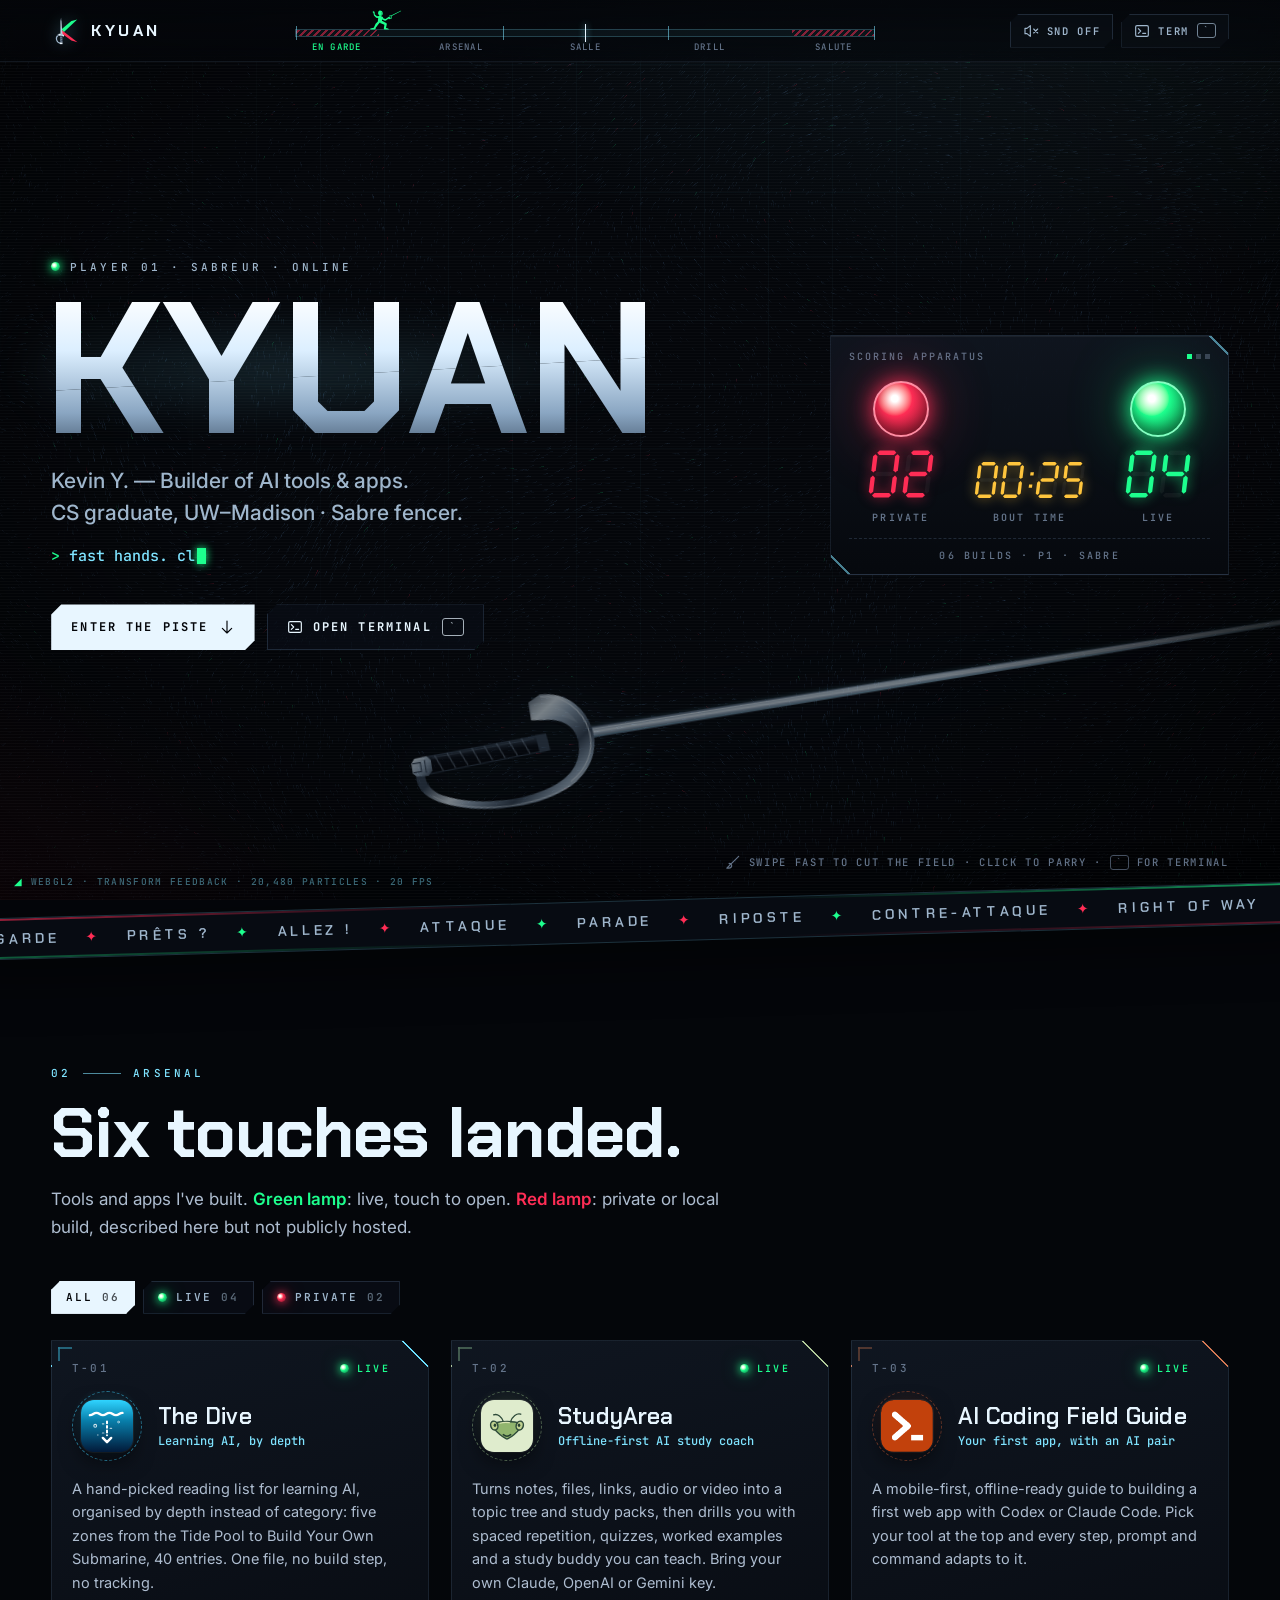
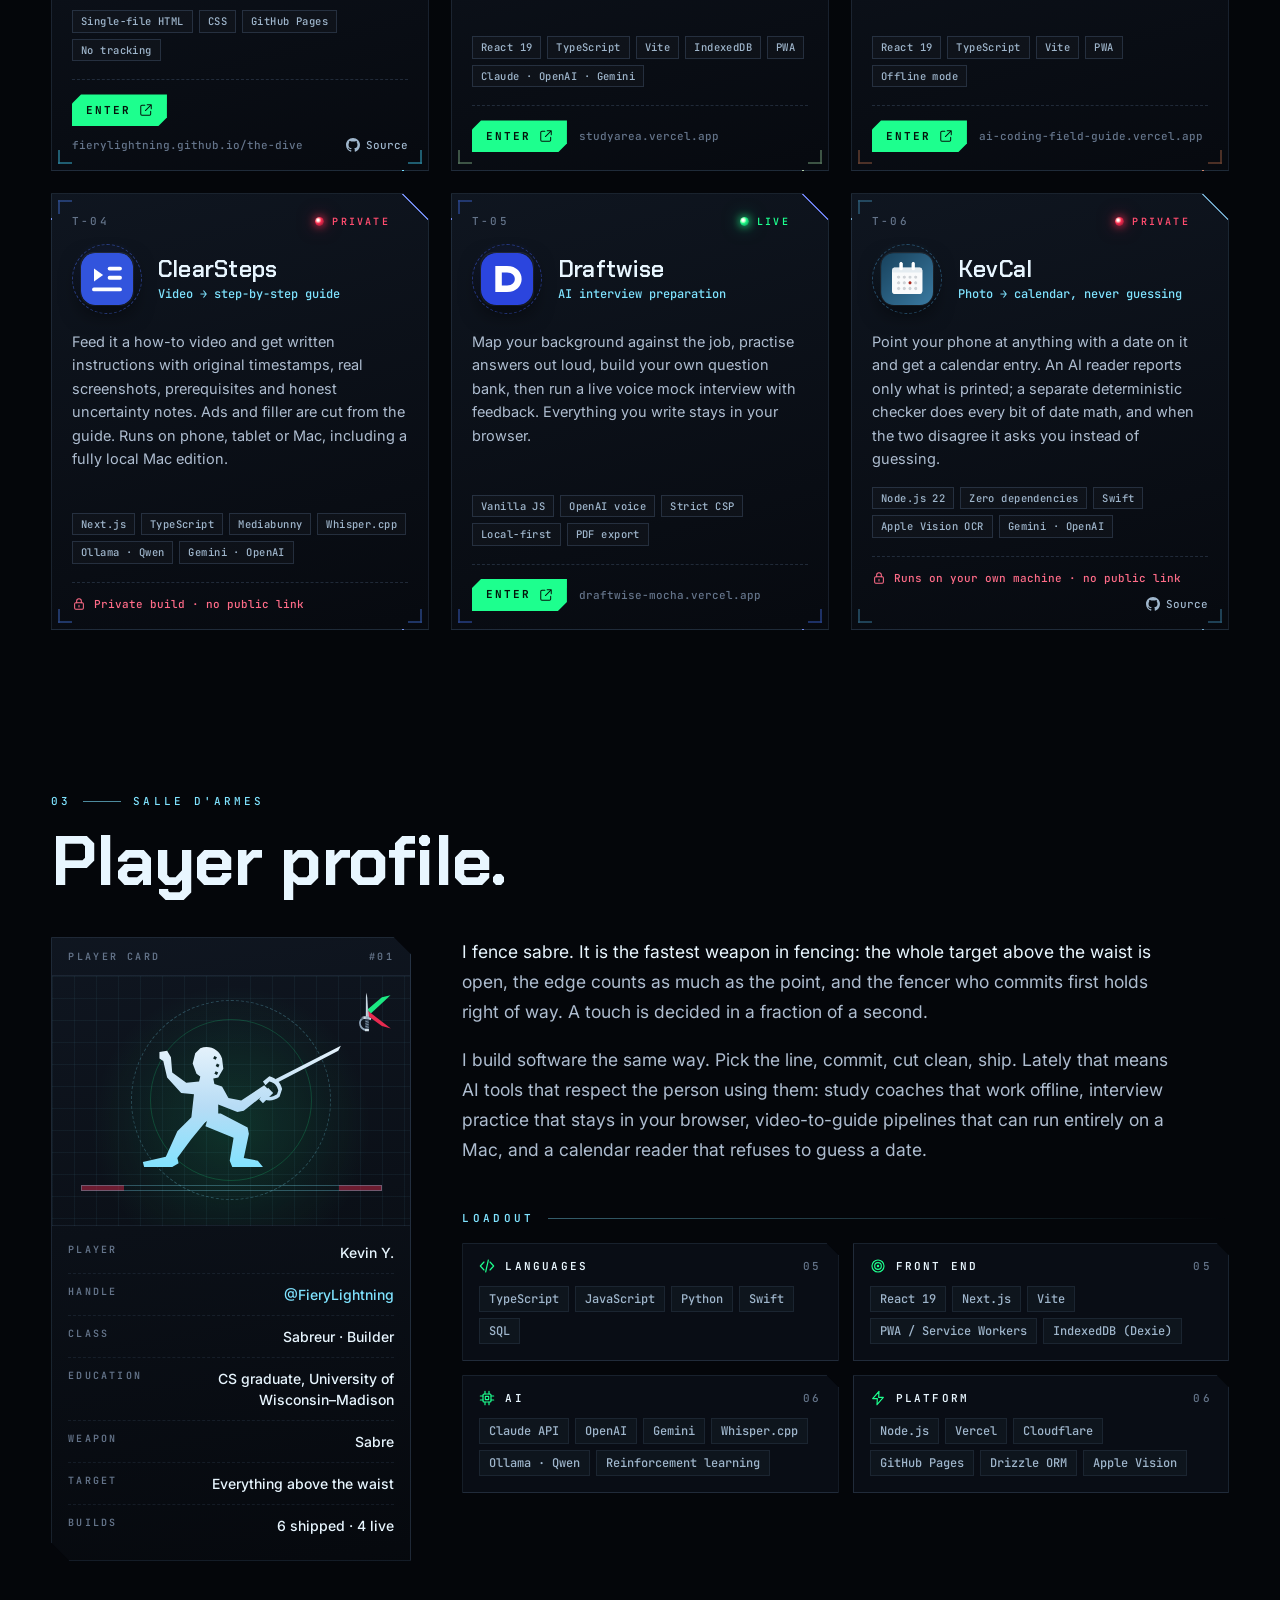
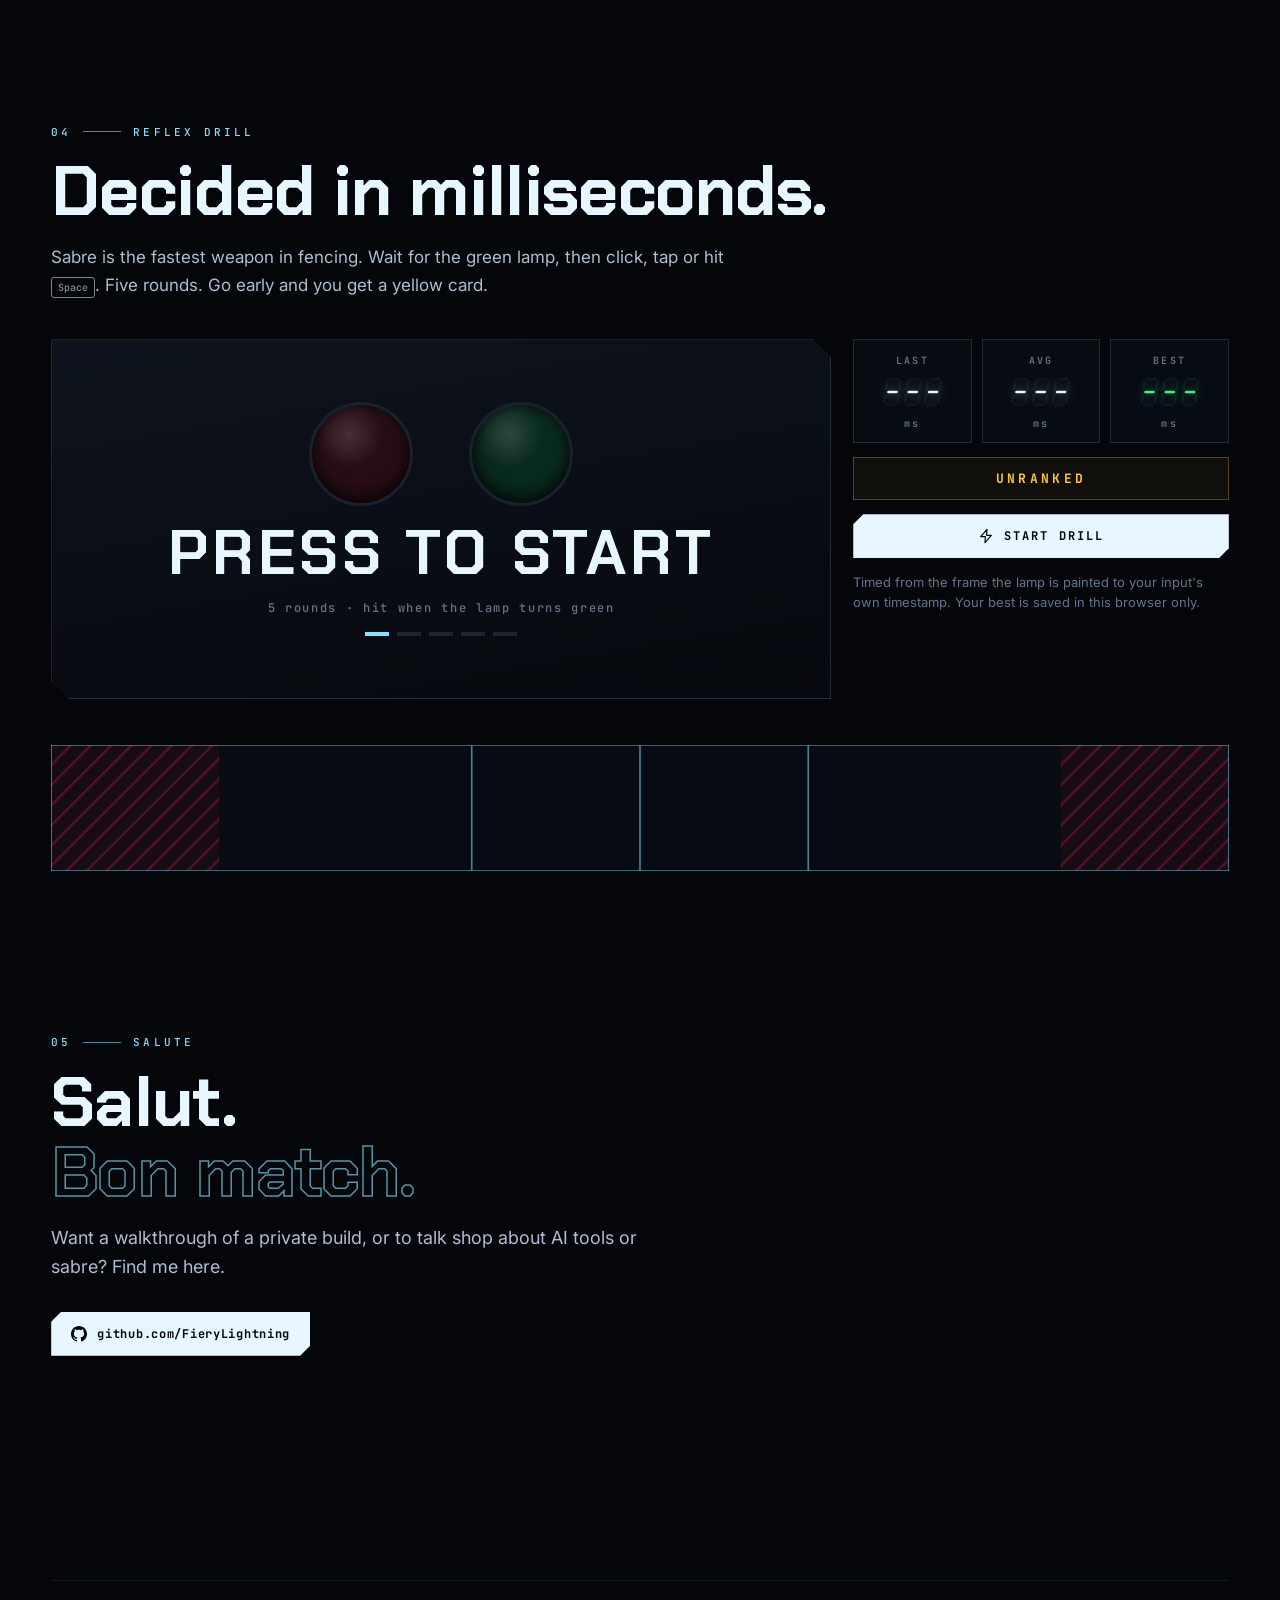
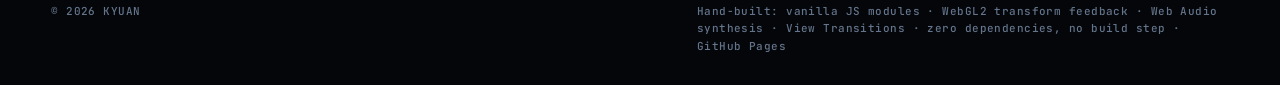
==== commit 71fd70f4: "Profile: CS graduate, UW–Madison · Sabre fencer" ====
--- a/index.html
+++ b/index.html
@@ -179,7 +179,7 @@
             <div><dt>Player</dt><dd id="pc-name">Kevin Y.</dd></div>
             <div><dt>Handle</dt><dd><a id="pc-handle" href="https://github.com/FieryLightning" target="_blank" rel="noopener">@FieryLightning</a></dd></div>
             <div><dt>Class</dt><dd>Sabreur · Builder</dd></div>
-            <div><dt>Base</dt><dd id="pc-edu">CS — UW–Madison</dd></div>
+            <div><dt>Education</dt><dd id="pc-edu">CS graduate, UW–Madison</dd></div>
             <div><dt>Weapon</dt><dd id="pc-weapon">Sabre</dd></div>
             <div><dt>Target</dt><dd>Everything above the waist</dd></div>
             <div><dt>Builds</dt><dd id="pc-builds">6 shipped · 4 live</dd></div>
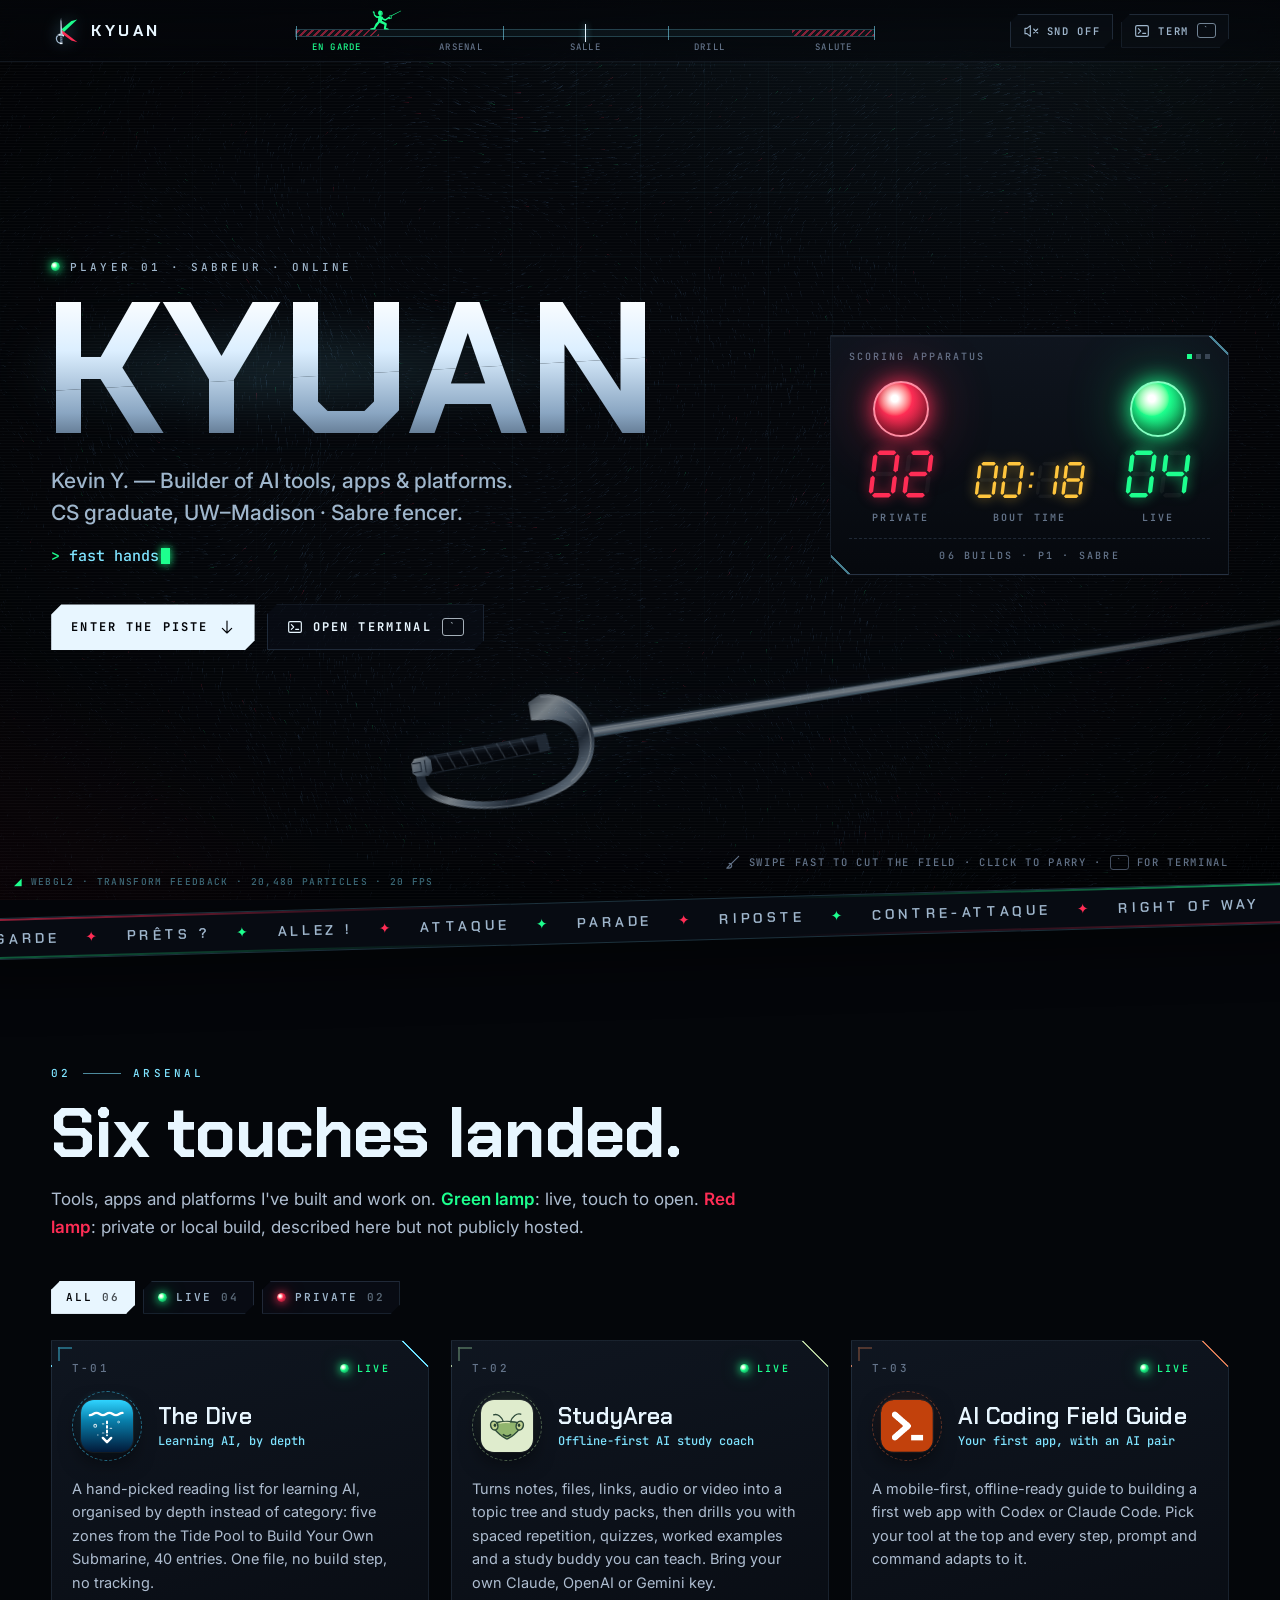
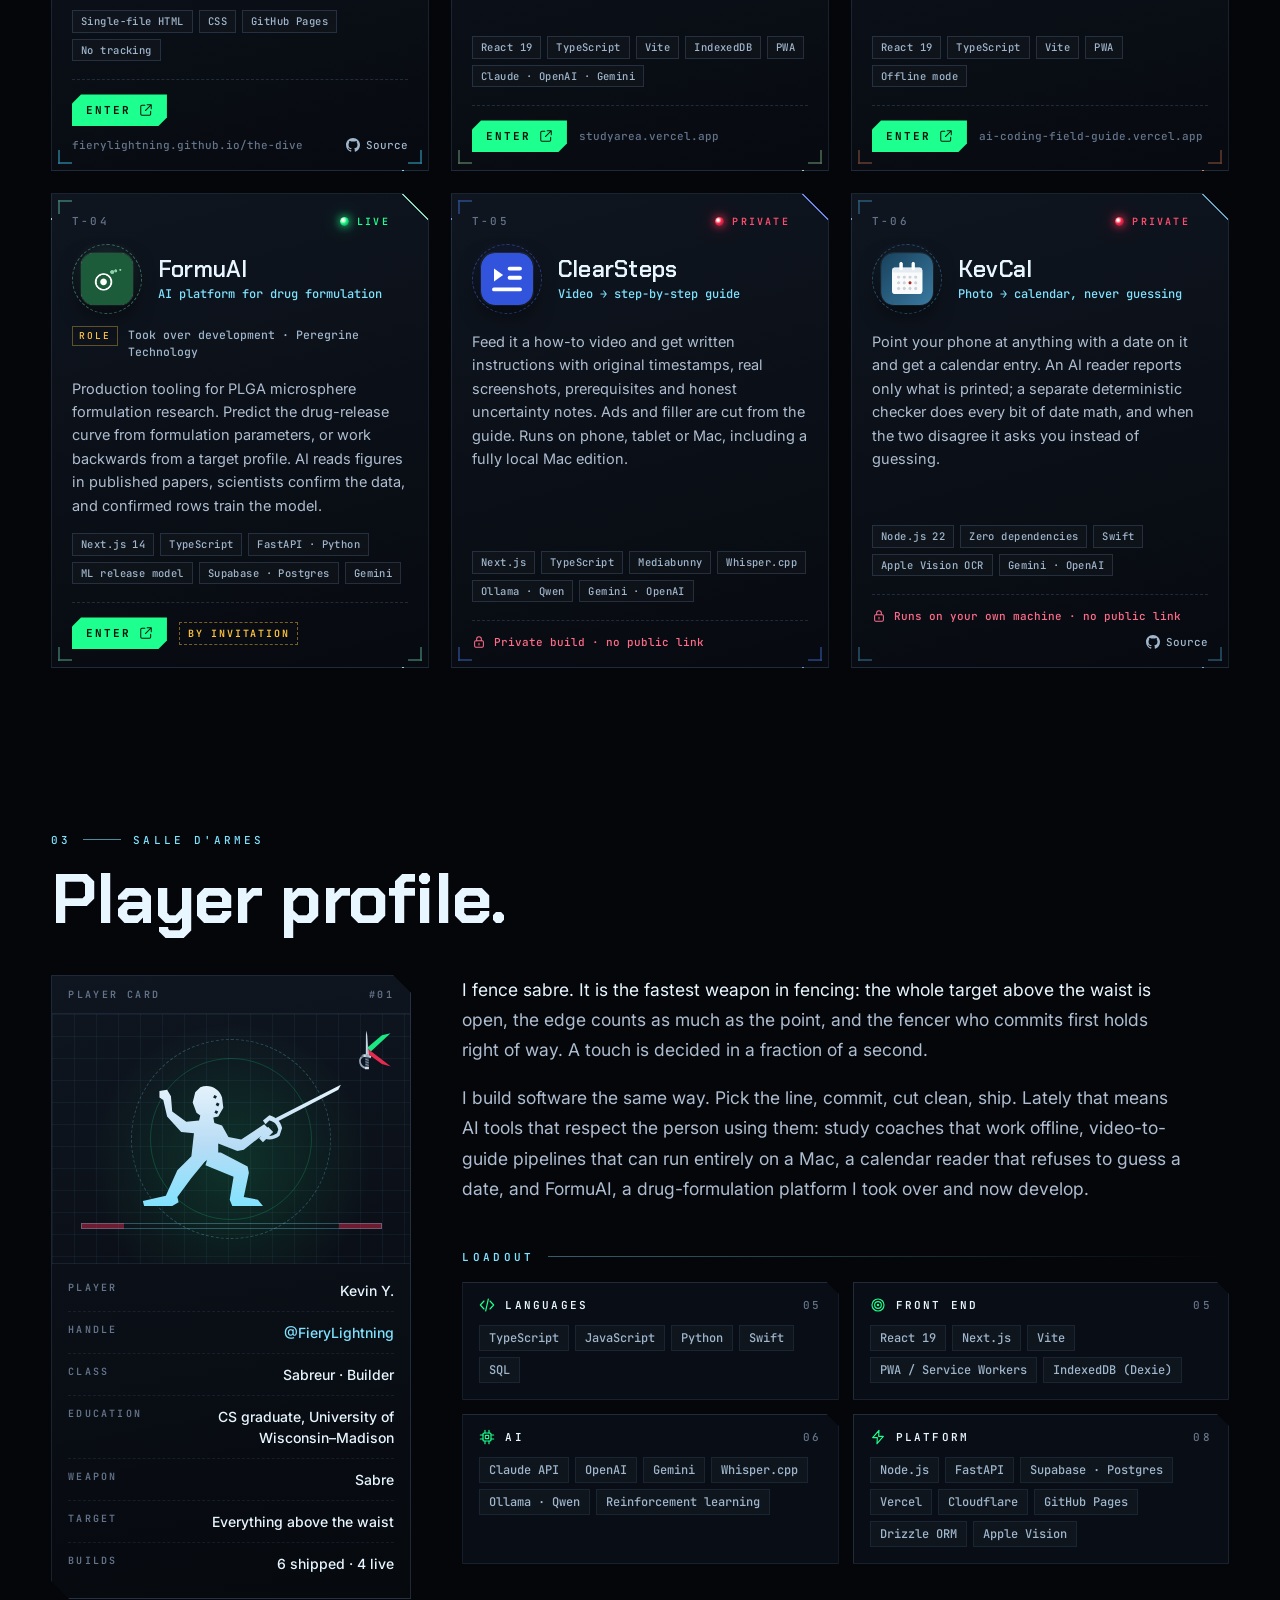
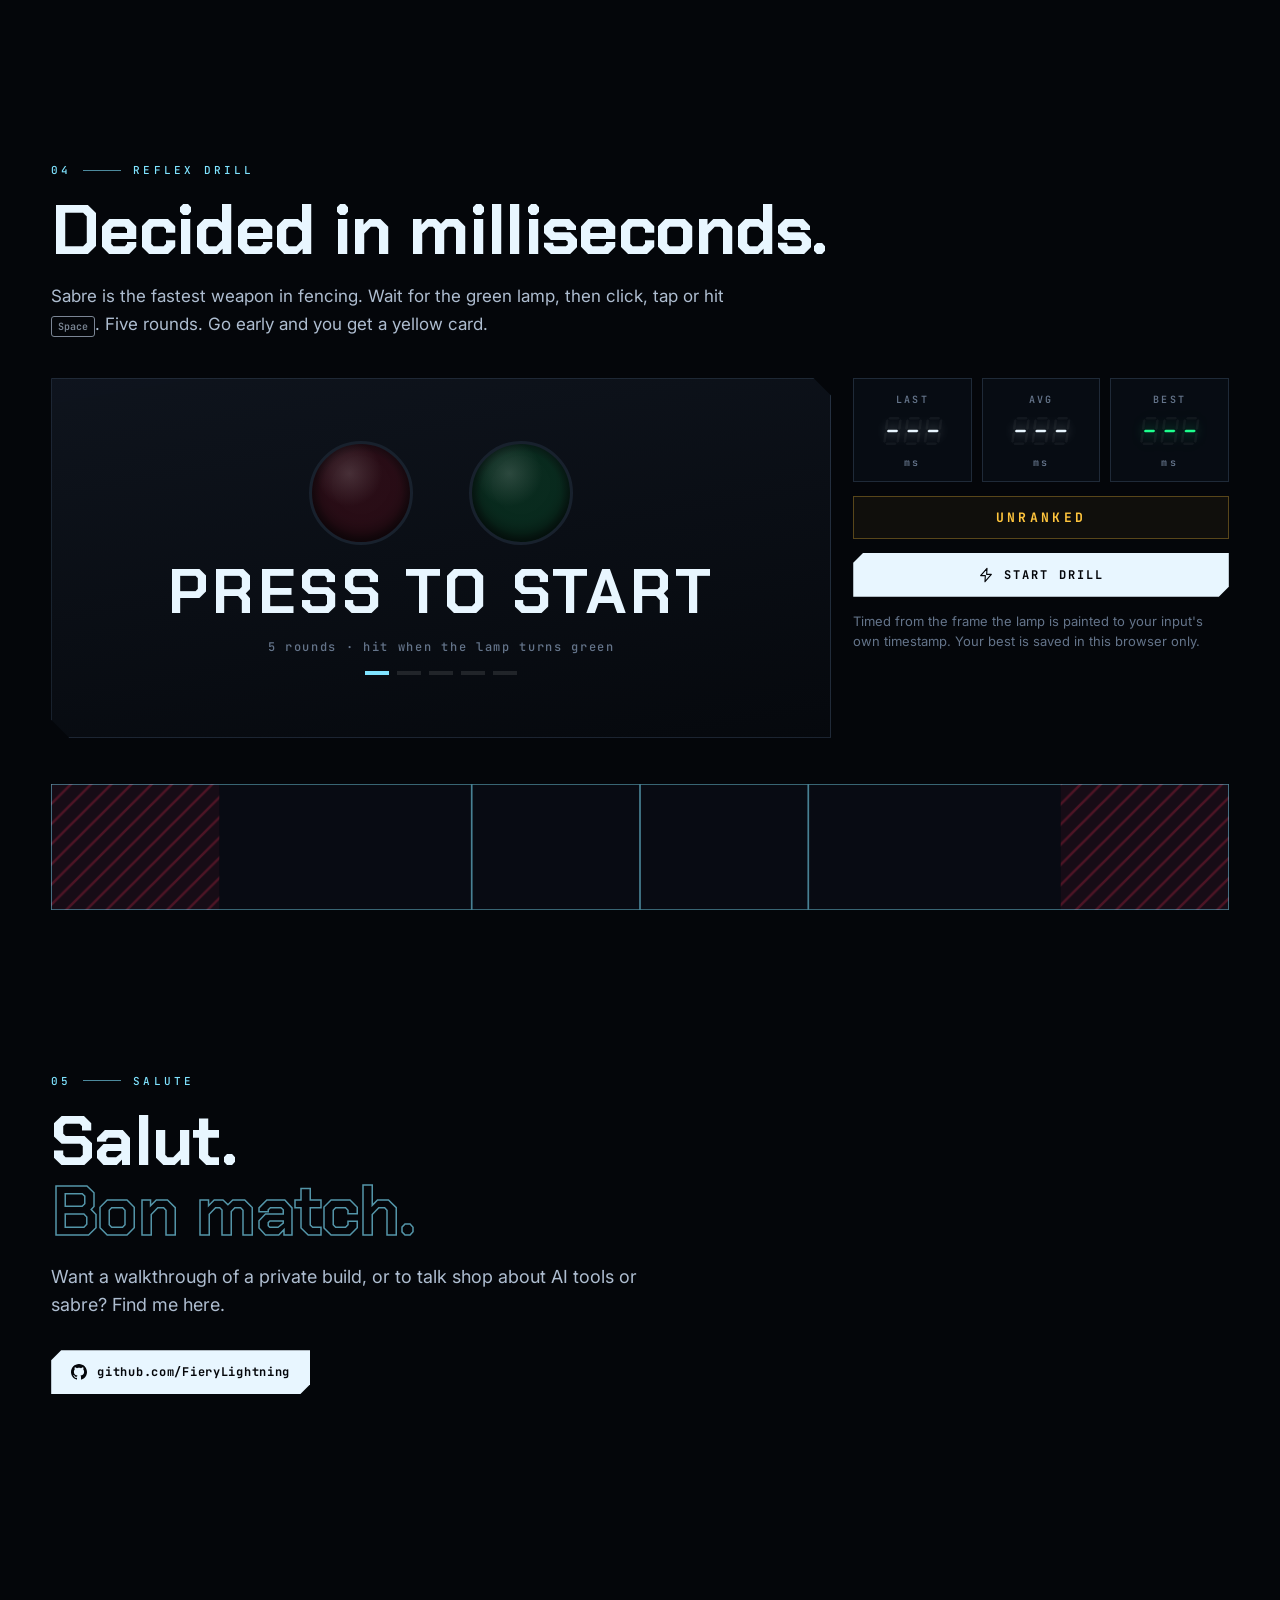
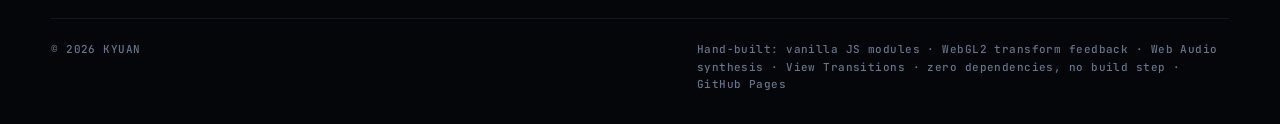
==== commit f6345db8: "Add FormuAI, remove Draftwise; role: AI tools, apps & platforms" ====
--- a/index.html
+++ b/index.html
@@ -3,14 +3,14 @@
 <head>
   <meta charset="utf-8">
   <meta name="viewport" content="width=device-width, initial-scale=1, viewport-fit=cover">
-  <title>KYUAN — AI tools &amp; apps · Sabre</title>
-  <meta name="description" content="KYUAN: builder of AI tools and apps, sabre fencer. StudyArea, ClearSteps, Draftwise, KevCal, AI Coding Field Guide and The Dive.">
+  <title>KYUAN — AI tools, apps &amp; platforms · Sabre</title>
+  <meta name="description" content="KYUAN: builder of AI tools, apps and platforms, sabre fencer. The Dive, StudyArea, AI Coding Field Guide, FormuAI, ClearSteps and KevCal.">
   <meta name="theme-color" content="#04060a">
   <link rel="canonical" href="https://fierylightning.github.io/">
   <meta name="color-scheme" content="dark">
   <meta property="og:type" content="website">
-  <meta property="og:title" content="KYUAN — AI tools & apps · Sabre">
-  <meta property="og:description" content="Builder of AI tools and apps. Sabre fencer. Six builds, four live.">
+  <meta property="og:title" content="KYUAN — AI tools, apps & platforms · Sabre">
+  <meta property="og:description" content="Builder of AI tools, apps and platforms. Sabre fencer. Six builds, four live.">
   <meta property="og:url" content="https://fierylightning.github.io/">
   <meta property="og:image" content="https://fierylightning.github.io/assets/og/og.png">
   <meta property="og:image:width" content="1200">
@@ -91,7 +91,7 @@
             <span class="sn-b" aria-hidden="true">KYUAN</span>
             <svg class="sn-line" viewBox="0 0 100 100" preserveAspectRatio="none" aria-hidden="true"><line x1="-6" y1="65.3" x2="106" y2="40.7" vector-effect="non-scaling-stroke"/></svg>
           </h1>
-          <p class="hero-role" id="hero-role">Builder of AI tools &amp; apps. Sabre fencer.</p>
+          <p class="hero-role" id="hero-role">Builder of AI tools, apps &amp; platforms. Sabre fencer.</p>
           <p class="typer" aria-live="off"><span class="prompt">&gt;</span> <span id="typer"></span><span class="caret" aria-hidden="true"></span></p>
           <div class="hero-cta">
             <a class="btn btn-primary" href="#arsenal"><span>Enter the piste</span><svg class="ico" aria-hidden="true"><use href="assets/icons.svg#i-arrow-down"></use></svg></a>
@@ -137,7 +137,7 @@
       <header class="sec-head" data-reveal>
         <span class="sec-idx">02 <i></i> ARSENAL</span>
         <h2 id="arsenal-title">Six touches landed.</h2>
-        <p>Tools and apps I've built. <b class="g">Green lamp</b>: live, touch to open. <b class="r">Red lamp</b>: private or local build, described here but not publicly hosted.</p>
+        <p>Tools, apps and platforms I've built and work on. <b class="g">Green lamp</b>: live, touch to open. <b class="r">Red lamp</b>: private or local build, described here but not publicly hosted.</p>
       </header>
 
       <div class="filters" role="group" aria-label="Filter builds">
@@ -153,8 +153,8 @@
           <li><a href="https://fierylightning.github.io/the-dive/">The Dive</a> — learning AI, by depth</li>
           <li><a href="https://studyarea.vercel.app">StudyArea</a> — offline-first AI study coach</li>
           <li><a href="https://ai-coding-field-guide.vercel.app">AI Coding Field Guide</a> — your first app with an AI pair</li>
+          <li><a href="https://formuai-v1.vercel.app">FormuAI</a> — AI platform for drug formulation (by invitation; took over development)</li>
           <li>ClearSteps — video to step-by-step guide (private build)</li>
-          <li><a href="https://draftwise-mocha.vercel.app">Draftwise</a> — AI interview preparation</li>
           <li>KevCal — photo to calendar (runs locally) · <a href="https://github.com/FieryLightning/KevCal">source</a></li>
         </ul>
       </noscript>
--- a/css/style.css
+++ b/css/style.css
@@ -265,7 +265,7 @@
 @keyframes cutB { 0% { transform: none; } 16% { transform: translate(2%, 6%) rotate(1deg); } 100% { transform: none; } }
 @keyframes seam { 0% { opacity: 0; } 8% { opacity: 1; } 100% { opacity: 0; } }
 
-.hero-role { font: 500 clamp(17px, 1.8vw, 21px)/1.5 var(--body); color: var(--steel-2); max-width: 36ch; }
+.hero-role { font: 500 clamp(17px, 1.8vw, 21px)/1.5 var(--body); color: var(--steel-2); max-width: 46ch; }
 .typer { margin-top: 18px; font: 500 clamp(13px, 1.3vw, 15px) var(--mono); color: var(--blade); min-height: 1.6em; }
 .typer .prompt { color: var(--green); }
 .caret { display: inline-block; width: .6em; height: 1.1em; margin-left: 2px; vertical-align: -0.2em; background: var(--green); animation: blink 1s steps(1) infinite; box-shadow: 0 0 8px var(--green); }
@@ -484,6 +484,9 @@
 .card:hover .emblem img { transform: scale(1.06) rotate(-3deg); }
 .card-name { font: 600 23px/1.15 var(--display); color: var(--steel); letter-spacing: .01em; }
 .card-tag { margin-top: 4px; font: 500 12px var(--mono); color: var(--blade); }
+.card-role { display: flex; align-items: baseline; gap: 10px; margin-top: -4px; font: 500 11.5px/1.5 var(--mono); color: var(--steel-2); }
+.card-role span { flex: none; padding: 2px 6px; font-size: 9.5px; letter-spacing: .2em; color: var(--amber); border: 1px solid rgba(255, 197, 61, .35); }
+.card-access { font: 600 10px var(--mono); letter-spacing: .18em; text-transform: uppercase; color: var(--amber); padding: 4px 8px; border: 1px dashed rgba(255, 197, 61, .45); }
 .card-desc { flex: 1; font-size: 14.5px; line-height: 1.62; color: var(--text); }
 .chips { display: flex; flex-wrap: wrap; gap: 6px; padding: 0; margin: 0; list-style: none; }
 .chips li {
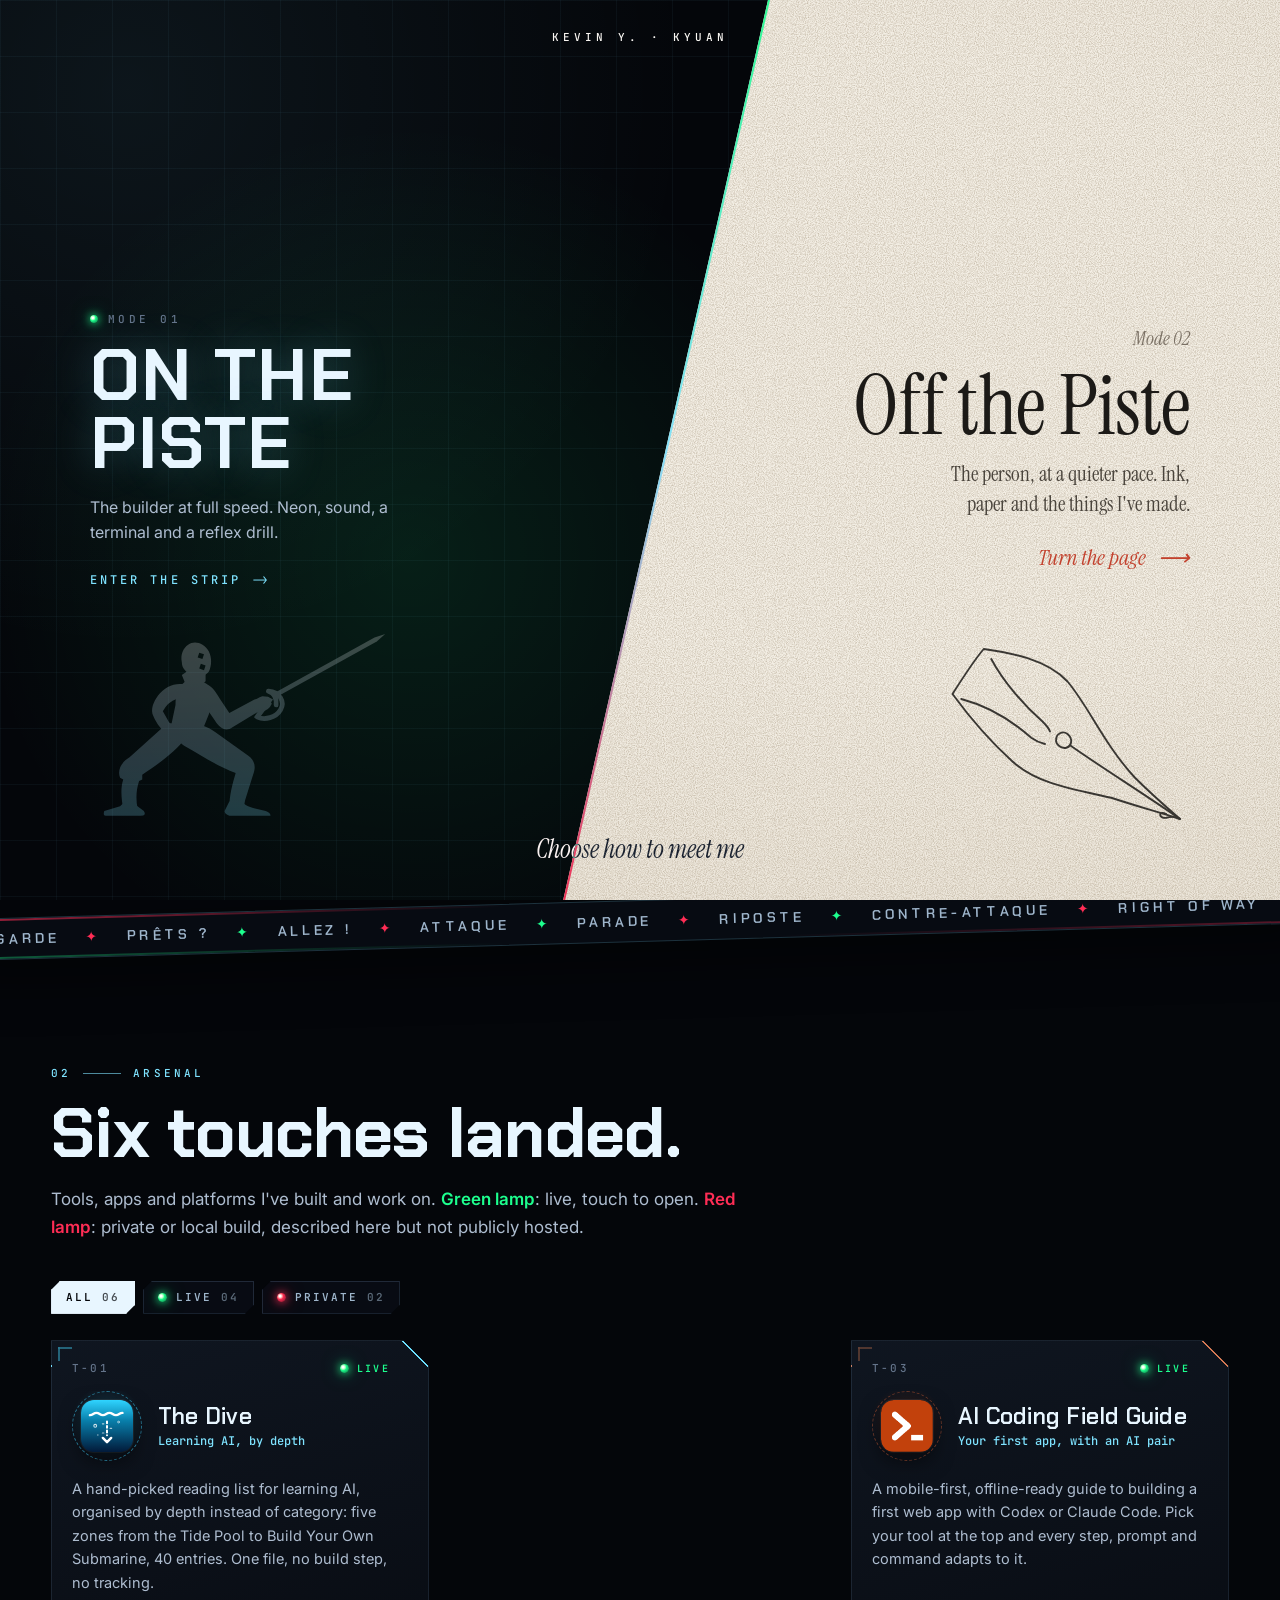
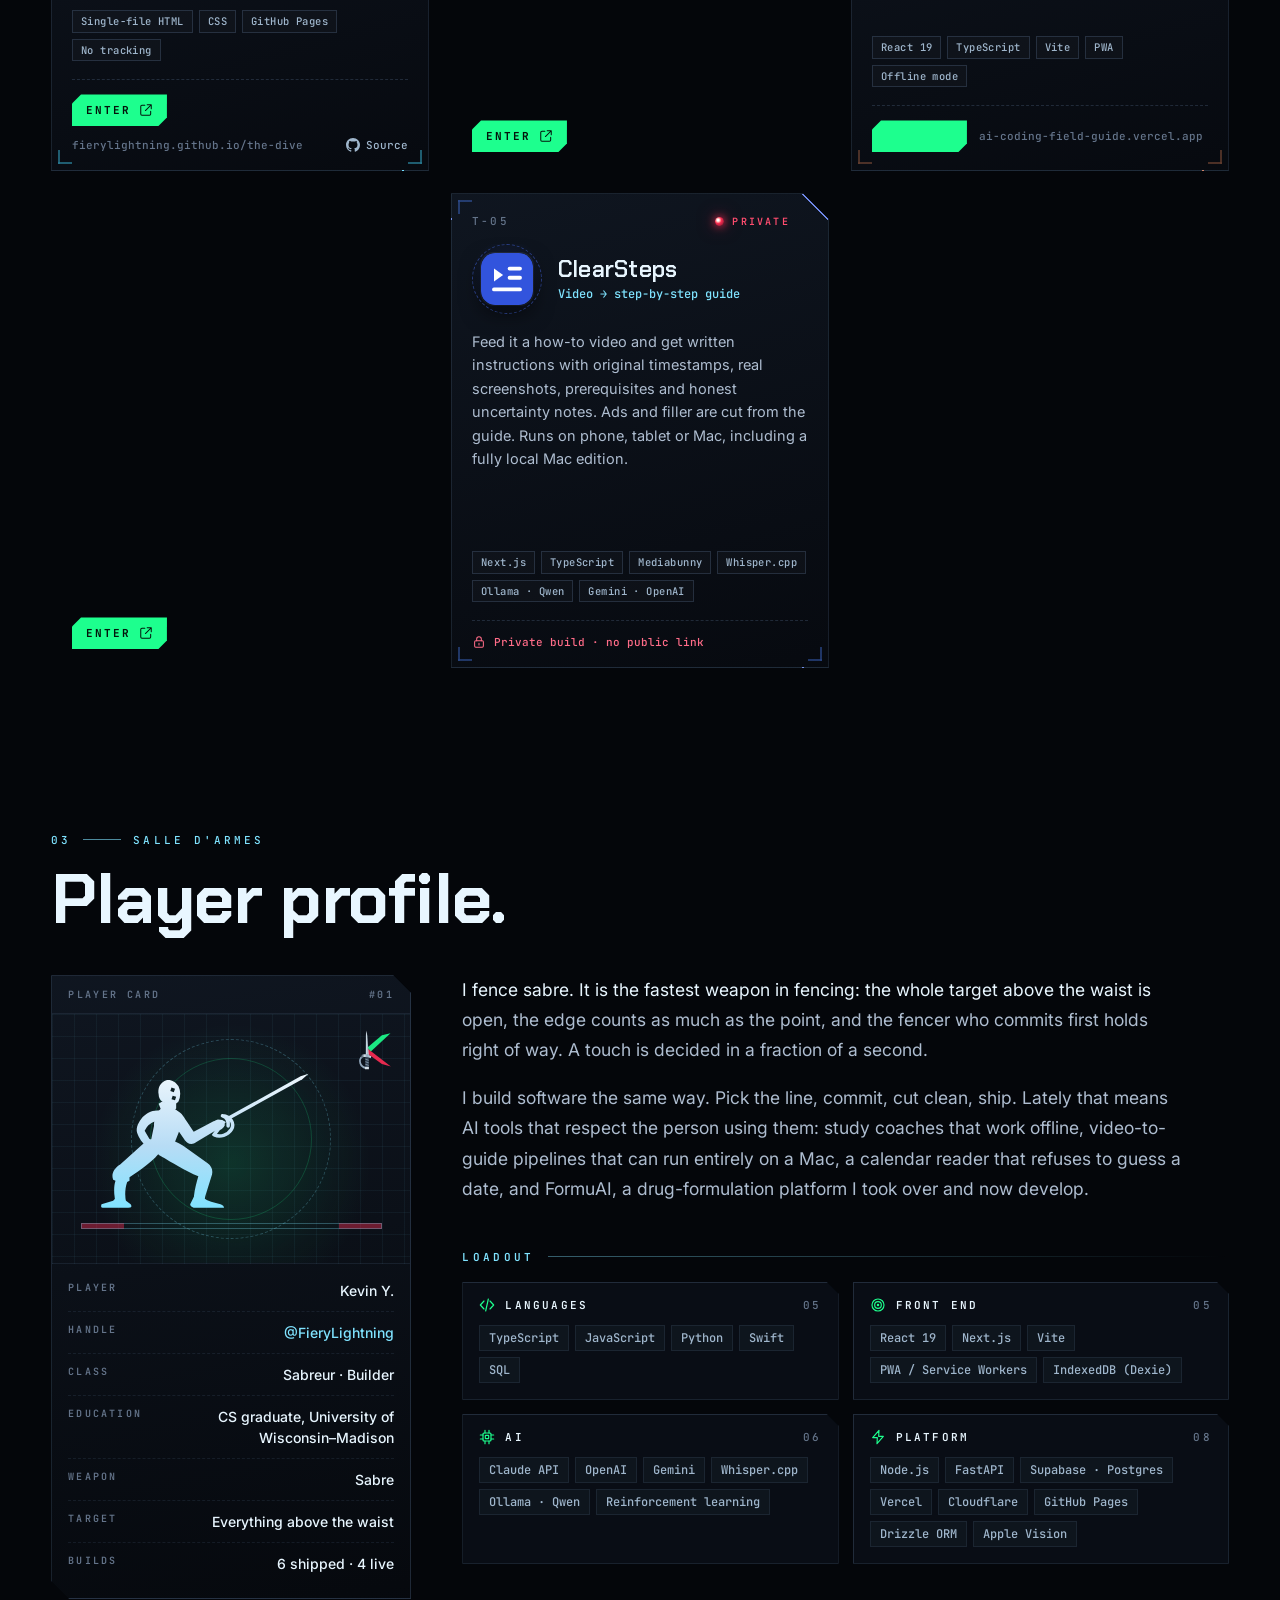
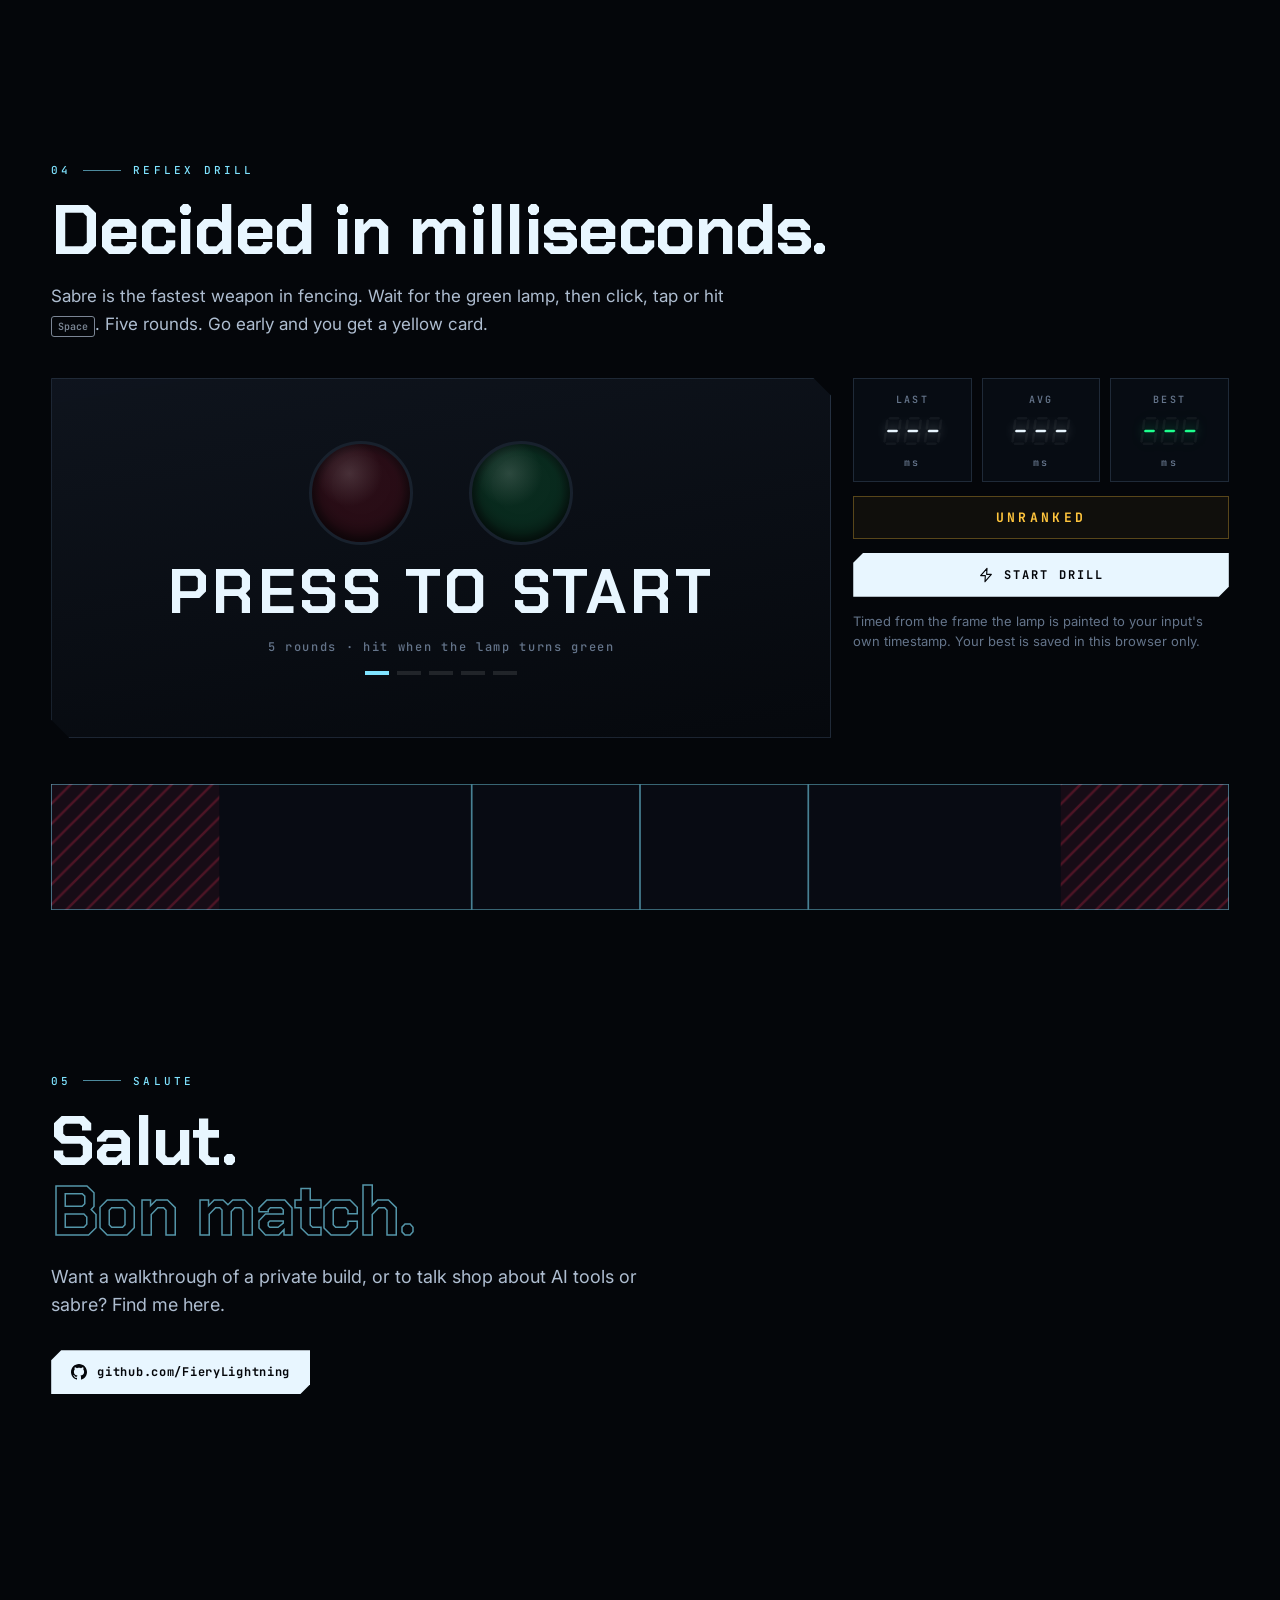
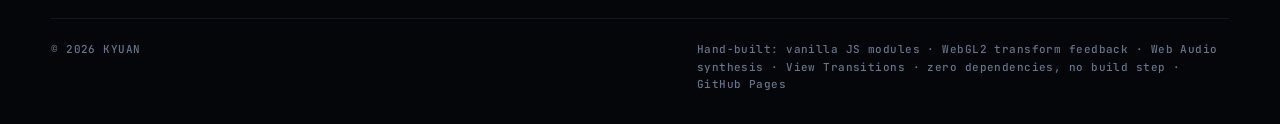
==== commit f1d03e38: "Two modes: On the Piste and Off the Piste A visit to the root now opens a chooser split along a diag" ====
--- a/index.html
+++ b/index.html
@@ -20,10 +20,13 @@
   <link rel="apple-touch-icon" href="assets/brand/apple-touch-icon.png">
   <link rel="preconnect" href="https://fonts.googleapis.com">
   <link rel="preconnect" href="https://fonts.gstatic.com" crossorigin>
-  <link rel="stylesheet" href="https://fonts.googleapis.com/css2?family=Chakra+Petch:wght@500;600;700&family=Inter:wght@400;500;600&family=JetBrains+Mono:wght@400;500;700&display=swap">
+  <link rel="stylesheet" href="https://fonts.googleapis.com/css2?family=Chakra+Petch:wght@500;600;700&family=Instrument+Serif:ital@0;1&family=Inter:wght@400;500;600&family=JetBrains+Mono:wght@400;500;700&display=swap">
   <link rel="stylesheet" href="css/style.css">
   <script>
     document.documentElement.classList.add('js');
+    var mode = new URLSearchParams(location.search).get('mode');
+    if (mode === 'off') location.replace('off/');
+    else if (mode !== 'piste') document.documentElement.classList.add('gate');
     try {
       if (sessionStorage.getItem('ky-intro') || matchMedia('(prefers-reduced-motion: reduce)').matches)
         document.documentElement.classList.add('intro-seen');
@@ -34,6 +37,32 @@
 <body>
   <a class="skip" href="#arsenal">Skip to projects</a>
 
+  <!-- Mode chooser: two ways to meet me. Plain links, enhanced by js/gate.js -->
+  <div id="gate" role="dialog" aria-modal="true" aria-labelledby="gate-q">
+    <a class="gate-side gate-piste" href="?mode=piste" data-mode="piste">
+      <span class="gate-copy">
+        <span class="gate-kicker"><i class="lamp lamp-green"></i> Mode 01</span>
+        <span class="gate-name">On the Piste</span>
+        <span class="gate-desc">The builder at full speed. Neon, sound, a terminal and a reflex drill.</span>
+        <span class="gate-cta">Enter the strip <span aria-hidden="true">⟶</span></span>
+      </span>
+      <i class="gate-fencer" aria-hidden="true"></i>
+    </a>
+    <a class="gate-side gate-off" href="off/" data-mode="off">
+      <span class="gate-ink" aria-hidden="true"><svg viewBox="0 0 240 180" fill="none" stroke="currentColor" stroke-width="1.5" stroke-linecap="round" stroke-linejoin="round"> <path pathLength="1" d="M 50 72 C 57 61 68 44 75 36 C 96 39 125 44 142 62 C 159 82 171 112 196 139 C 210 153 224 165 232 172 C 213 166 195 161 177 155 C 146 148 118 144 98 126 C 78 108 61 87 50 72 Z"/> <path pathLength="1" d="M 57 76 C 76 81 96 92 113 107 C 117 110 120 111 124 112 M 81 44 C 90 61 106 80 122 94 C 125 97 127 99 128 102"/> <path pathLength="1" d="M 142 104 C 147 108 145 114 141 115 C 137 116 132 112 133 108 C 133 104 138 101 142 104 Z"/> <path pathLength="1" d="M 144 113 C 171 132 205 153 232 172"/> <path pathLength="1" d="M 221 168 C 214 165 215 172 221 171 C 225 170 229 170 232 172"/> </svg></span>
+      <span class="gate-copy">
+        <span class="gate-kicker">Mode 02</span>
+        <span class="gate-name">Off the Piste</span>
+        <span class="gate-desc">The person, at a quieter pace. Ink, paper and the things I've made.</span>
+        <span class="gate-cta">Turn the page <span aria-hidden="true">⟶</span></span>
+      </span>
+    </a>
+    <div class="gate-center" aria-hidden="true">
+      <span class="gate-who">Kevin Y. · KYUAN</span>
+    </div>
+    <p class="gate-q" id="gate-q">Choose how to meet me</p>
+  </div>
+
   <canvas id="field" aria-hidden="true"></canvas>
   <div class="atmos" aria-hidden="true"></div>
   <canvas id="blade" aria-hidden="true"></canvas>
@@ -70,6 +99,7 @@
     </nav>
 
     <div class="hud-actions">
+      <a class="hud-btn hud-mode" href="off/" aria-label="Switch to Off the Piste mode"><i class="hud-paper" aria-hidden="true"></i><span class="lbl">OFF PISTE</span></a>
       <button class="hud-btn" id="snd" type="button" aria-pressed="false" aria-label="Toggle sound">
         <svg class="ico" aria-hidden="true"><use href="assets/icons.svg#i-sound-off"></use></svg><span class="lbl">SND OFF</span>
       </button>
--- a/css/style.css
+++ b/css/style.css
@@ -27,6 +27,8 @@
   --chamfer-sm: polygon(9px 0, 100% 0, 100% calc(100% - 9px), calc(100% - 9px) 100%, 0 100%, 0 9px);
   --ease: cubic-bezier(.2, .8, .2, 1);
 }
+
+@view-transition { navigation: auto; }
 
 *, *::before, *::after { box-sizing: border-box; }
 [hidden] { display: none !important; }
@@ -562,7 +564,7 @@
 .pcard-ring { position: absolute; width: 200px; height: 200px; border-radius: 50%; border: 1px dashed rgba(127, 227, 255, .25); animation: spin 30s linear infinite; }
 .pcard-ring::before { content: ''; position: absolute; inset: 18px; border-radius: 50%; border: 1px solid rgba(29, 255, 142, .18); }
 .pcard-fencer {
-  position: relative; z-index: 1; width: 230px; height: 160px; margin-bottom: 18px;
+  position: relative; z-index: 1; width: min(280px, 90%); height: 160px; margin-bottom: 18px;
   background: linear-gradient(180deg, #ffffff, #b7dcf5 60%, #7fe3ff);
   -webkit-mask: url(../assets/art/fencer-guard.svg) center bottom / contain no-repeat;
   mask: url(../assets/art/fencer-guard.svg) center bottom / contain no-repeat;
@@ -788,3 +790,149 @@
   }
   .ticker-track { animation: none; }
 }
+
+/* ── mode chooser ───────────────────────────────────────────────
+   Two full-screen panels; the paper one sits on top, clipped along a
+   diagonal seam (a sabre cut). Hover leans the seam, a choice sweeps
+   it across the screen.                                             */
+#gate { display: none; }
+.js.gate #gate { display: block; position: fixed; inset: 0; z-index: 150; overflow: hidden; transition: opacity .5s var(--ease) .45s; }
+.js.gate #intro { display: none; }
+.js.gate body { overflow: hidden; }
+#gate[data-chosen="piste"] { opacity: 0; pointer-events: none; }
+
+:root {
+  --paper: #f3eee4;
+  --ink: #1c1a17;
+  --vermillion: #c2412d;
+  --serif: 'Instrument Serif', 'Iowan Old Style', Georgia, serif;
+  --grain: url("data:image/svg+xml,%3Csvg xmlns='http://www.w3.org/2000/svg' width='220' height='220'%3E%3Cfilter id='n'%3E%3CfeTurbulence type='fractalNoise' baseFrequency='.9' numOctaves='3' stitchTiles='stitch'/%3E%3CfeColorMatrix values='0 0 0 0 .32 0 0 0 0 .25 0 0 0 0 .16 0 0 0 .9 -.32'/%3E%3C/filter%3E%3Crect width='100%25' height='100%25' filter='url(%23n)'/%3E%3C/svg%3E");
+  --seam: cubic-bezier(.76, 0, .18, 1);
+}
+
+.gate-side { position: absolute; inset: 0; z-index: 0; display: flex; align-items: center; text-decoration: none; outline: none; -webkit-tap-highlight-color: transparent; }
+.gate-copy { position: relative; z-index: 2; display: grid; justify-items: start; gap: 16px; transition: opacity .45s var(--ease), translate .7s var(--seam); }
+.gate-name { display: block; }
+.gate-cta { display: inline-flex; gap: 12px; align-items: center; }
+.gate-cta span { display: inline-block; transition: translate .4s var(--ease); }
+
+/* left: the strip */
+.gate-piste {
+  padding: 0 0 0 clamp(26px, 7vw, 130px);
+  color: var(--steel);
+  background:
+    radial-gradient(circle at 32% 62%, rgba(29, 255, 142, .10), transparent 42%),
+    radial-gradient(circle at 10% 10%, rgba(127, 227, 255, .07), transparent 40%),
+    linear-gradient(rgba(127, 227, 255, .045) 1px, transparent 1px) 0 0 / 56px 56px,
+    linear-gradient(90deg, rgba(127, 227, 255, .045) 1px, transparent 1px) 0 0 / 56px 56px,
+    var(--bg);
+}
+.gate-piste .gate-copy { max-width: min(36vw, 440px); }
+.gate-piste .gate-kicker { display: inline-flex; align-items: center; gap: 10px; font: 500 11px var(--mono); letter-spacing: .32em; text-transform: uppercase; color: var(--muted); }
+.gate-piste .gate-kicker .lamp { width: 8px; height: 8px; }
+.gate-piste .gate-name { font: 700 clamp(40px, 5.6vw, 88px)/.95 var(--display); letter-spacing: .02em; text-transform: uppercase; text-shadow: 0 0 40px rgba(127, 227, 255, .25); }
+.gate-piste .gate-desc { font: 400 16px/1.6 var(--body); color: var(--text); max-width: 32ch; }
+.gate-piste .gate-cta { margin-top: 10px; font: 500 12px var(--mono); letter-spacing: .26em; text-transform: uppercase; color: var(--blade); }
+.gate-fencer {
+  position: absolute; z-index: 1; left: clamp(26px, 7vw, 130px); bottom: 9vh;
+  width: min(30vw, 380px); aspect-ratio: 2 / 1;
+  background: linear-gradient(180deg, #ffffff, #b7dcf5 60%, #7fe3ff);
+  -webkit-mask: url(../assets/art/fencer-guard.svg) left bottom / contain no-repeat;
+  mask: url(../assets/art/fencer-guard.svg) left bottom / contain no-repeat;
+  filter: drop-shadow(0 0 18px rgba(127, 227, 255, .4));
+  opacity: .22; transition: opacity .6s var(--ease), translate .8s var(--seam);
+}
+#gate[data-lean="piste"] .gate-fencer { opacity: .9; -webkit-mask-image: url(../assets/art/fencer-lunge.svg); mask-image: url(../assets/art/fencer-lunge.svg); }
+
+/* right: the page */
+.gate-off {
+  z-index: 1;
+  justify-content: flex-end; text-align: right;
+  padding: 0 clamp(26px, 7vw, 130px) 0 0;
+  color: var(--ink);
+  background: radial-gradient(ellipse at 70% 40%, transparent 40%, rgba(120, 92, 52, .10)), var(--grain), var(--paper);
+  clip-path: polygon(60% 0, 100% 0, 100% 100%, 44% 100%);
+  transition: clip-path .95s var(--seam);
+}
+.gate-off .gate-copy { justify-items: end; max-width: min(34vw, 440px); }
+.gate-off .gate-kicker { font: italic 400 19px var(--serif); color: #7a7064; }
+.gate-off .gate-name { font: 400 clamp(48px, 6.6vw, 108px)/.92 var(--serif); letter-spacing: -.01em; }
+.gate-off .gate-desc { font: 400 21px/1.4 var(--serif); color: #4a443c; max-width: 26ch; }
+.gate-off .gate-cta { margin-top: 8px; font: italic 400 22px var(--serif); color: var(--vermillion); background: linear-gradient(currentColor, currentColor) 0 100% / 0 1px no-repeat; transition: background-size .5s var(--ease); padding-bottom: 2px; }
+.gate-ink { position: absolute; z-index: 1; right: clamp(26px, 7vw, 130px); bottom: 7vh; width: min(24vw, 300px); aspect-ratio: 4 / 3; color: var(--ink); opacity: .85; }
+.gate-ink svg { width: 100%; height: 100%; overflow: visible; }
+.gate-ink path { stroke-dasharray: 1; stroke-dashoffset: 1; animation: inkDraw 2.4s var(--seam) .5s forwards; }
+.gate-ink path:nth-child(2) { animation-delay: 1.1s; } .gate-ink path:nth-child(3) { animation-delay: 1.5s; } .gate-ink path:nth-child(n+4) { animation-delay: 1.8s; }
+.gate-ink .accent { color: var(--vermillion); stroke: var(--vermillion); }
+@keyframes inkDraw { to { stroke-dashoffset: 0; } }
+
+/* the seam: a thin blade edge in scoring-lamp colours */
+#gate::after {
+  content: ''; position: absolute; inset: 0; z-index: 3; pointer-events: none;
+  background: linear-gradient(180deg, var(--green), var(--blade) 50%, var(--red));
+  clip-path: polygon(60% 0, calc(60% + 2px) 0, calc(44% + 2px) 100%, 44% 100%);
+  transition: clip-path .95s var(--seam), opacity .4s;
+  filter: saturate(.9);
+}
+
+/* lean toward the side under the pointer */
+#gate[data-lean="piste"] .gate-off { clip-path: polygon(72% 0, 100% 0, 100% 100%, 56% 100%); }
+#gate[data-lean="piste"]::after { clip-path: polygon(72% 0, calc(72% + 2px) 0, calc(56% + 2px) 100%, 56% 100%); }
+#gate[data-lean="off"] .gate-off { clip-path: polygon(46% 0, 100% 0, 100% 100%, 30% 100%); }
+#gate[data-lean="off"]::after { clip-path: polygon(46% 0, calc(46% + 2px) 0, calc(30% + 2px) 100%, 30% 100%); }
+#gate[data-lean="piste"] .gate-piste .gate-cta span,
+#gate[data-lean="off"] .gate-off .gate-cta span { translate: 6px 0; }
+#gate[data-lean="off"] .gate-off .gate-cta { background-size: 100% 1px; }
+#gate[data-lean="off"] .gate-piste .gate-copy { opacity: .45; }
+#gate[data-lean="piste"] .gate-off .gate-copy { opacity: .55; }
+
+/* a choice sweeps the seam off the screen */
+#gate[data-chosen="off"] .gate-off { clip-path: polygon(-40% 0, 100% 0, 100% 100%, -56% 100%); }
+#gate[data-chosen="off"]::after { clip-path: polygon(-40% 0, calc(-40% + 2px) 0, calc(-56% + 2px) 100%, -56% 100%); }
+#gate[data-chosen="off"] .gate-piste .gate-copy { opacity: 0; translate: -40px 0; }
+#gate[data-chosen="off"] .gate-off .gate-copy { opacity: 0; transition-delay: .35s; }
+#gate[data-chosen="piste"] .gate-off { clip-path: polygon(140% 0, 100% 0, 100% 100%, 124% 100%); }
+#gate[data-chosen="piste"]::after { clip-path: polygon(140% 0, calc(140% + 2px) 0, calc(124% + 2px) 100%, 124% 100%); }
+#gate[data-chosen="piste"] .gate-piste .gate-copy { opacity: 0; translate: 0 -20px; transition-delay: .2s; }
+
+.gate-side:focus-visible .gate-cta { outline: 1px solid currentColor; outline-offset: 6px; }
+
+/* the name and the question sit on the seam, legible on both sides */
+.gate-center, .gate-q {
+  position: absolute; left: 0; right: 0; z-index: 4; margin: 0; text-align: center; pointer-events: none;
+  color: #fff; mix-blend-mode: difference; transition: opacity .4s;
+}
+.gate-center { top: 30px; font: 500 11px var(--mono); letter-spacing: .36em; text-transform: uppercase; }
+.gate-q { bottom: 34px; font: italic 400 clamp(20px, 2vw, 26px) var(--serif); }
+#gate[data-chosen] .gate-center, #gate[data-chosen] .gate-q { opacity: 0; }
+
+/* the switch to the other mode in the HUD */
+.hud-paper { display: inline-block; width: 11px; height: 13px; background: var(--paper); rotate: -8deg; box-shadow: 2px 2px 0 rgba(243, 238, 228, .25); }
+
+/* phones and tall windows: the seam runs across, strip on top, page below */
+@media (max-aspect-ratio: 4 / 5), (max-width: 640px) {
+  .gate-side { align-items: flex-start; }
+  .gate-piste { padding: 18vh 26px 0; }
+  .gate-piste .gate-copy, .gate-off .gate-copy { max-width: none; }
+  .gate-piste .gate-desc { font-size: 15px; }
+  .gate-fencer { left: auto; right: 22px; bottom: auto; top: 30vh; width: 44vw; }
+  .gate-off { align-items: flex-end; padding: 0 26px 15vh; clip-path: polygon(0 58%, 100% 48%, 100% 100%, 0 100%); }
+  .gate-off .gate-desc { font-size: 19px; }
+  .gate-ink { right: auto; left: 22px; top: auto; bottom: 3vh; width: 30vw; }
+  #gate::after { clip-path: polygon(0 58%, 100% 48%, 100% calc(48% + 2px), 0 calc(58% + 2px)); }
+  #gate[data-lean="piste"] .gate-off { clip-path: polygon(0 60%, 100% 52%, 100% 100%, 0 100%); }
+  #gate[data-lean="piste"]::after { clip-path: polygon(0 60%, 100% 52%, 100% calc(52% + 2px), 0 calc(60% + 2px)); }
+  #gate[data-lean="off"] .gate-off { clip-path: polygon(0 54%, 100% 44%, 100% 100%, 0 100%); }
+  #gate[data-lean="off"]::after { clip-path: polygon(0 54%, 100% 44%, 100% calc(44% + 2px), 0 calc(54% + 2px)); }
+  #gate[data-chosen="off"] .gate-off { clip-path: polygon(0 -20%, 100% -30%, 100% 100%, 0 100%); }
+  #gate[data-chosen="off"]::after { clip-path: polygon(0 -20%, 100% -30%, 100% calc(-30% + 2px), 0 calc(-20% + 2px)); }
+  #gate[data-chosen="piste"] .gate-off { clip-path: polygon(0 130%, 100% 120%, 100% 100%, 0 100%); }
+  #gate[data-chosen="piste"]::after { clip-path: polygon(0 130%, 100% 120%, 100% calc(120% + 2px), 0 calc(130% + 2px)); }
+  .gate-center { top: 20px; }
+  .gate-q { bottom: auto; top: 50%; translate: 0 -50%; font-size: 18px; }
+}
+
+@media (prefers-reduced-motion: reduce) {
+  #gate, #gate *, #gate::after { transition: none !important; animation: none !important; }
+  .gate-ink path { stroke-dashoffset: 0; }
+}
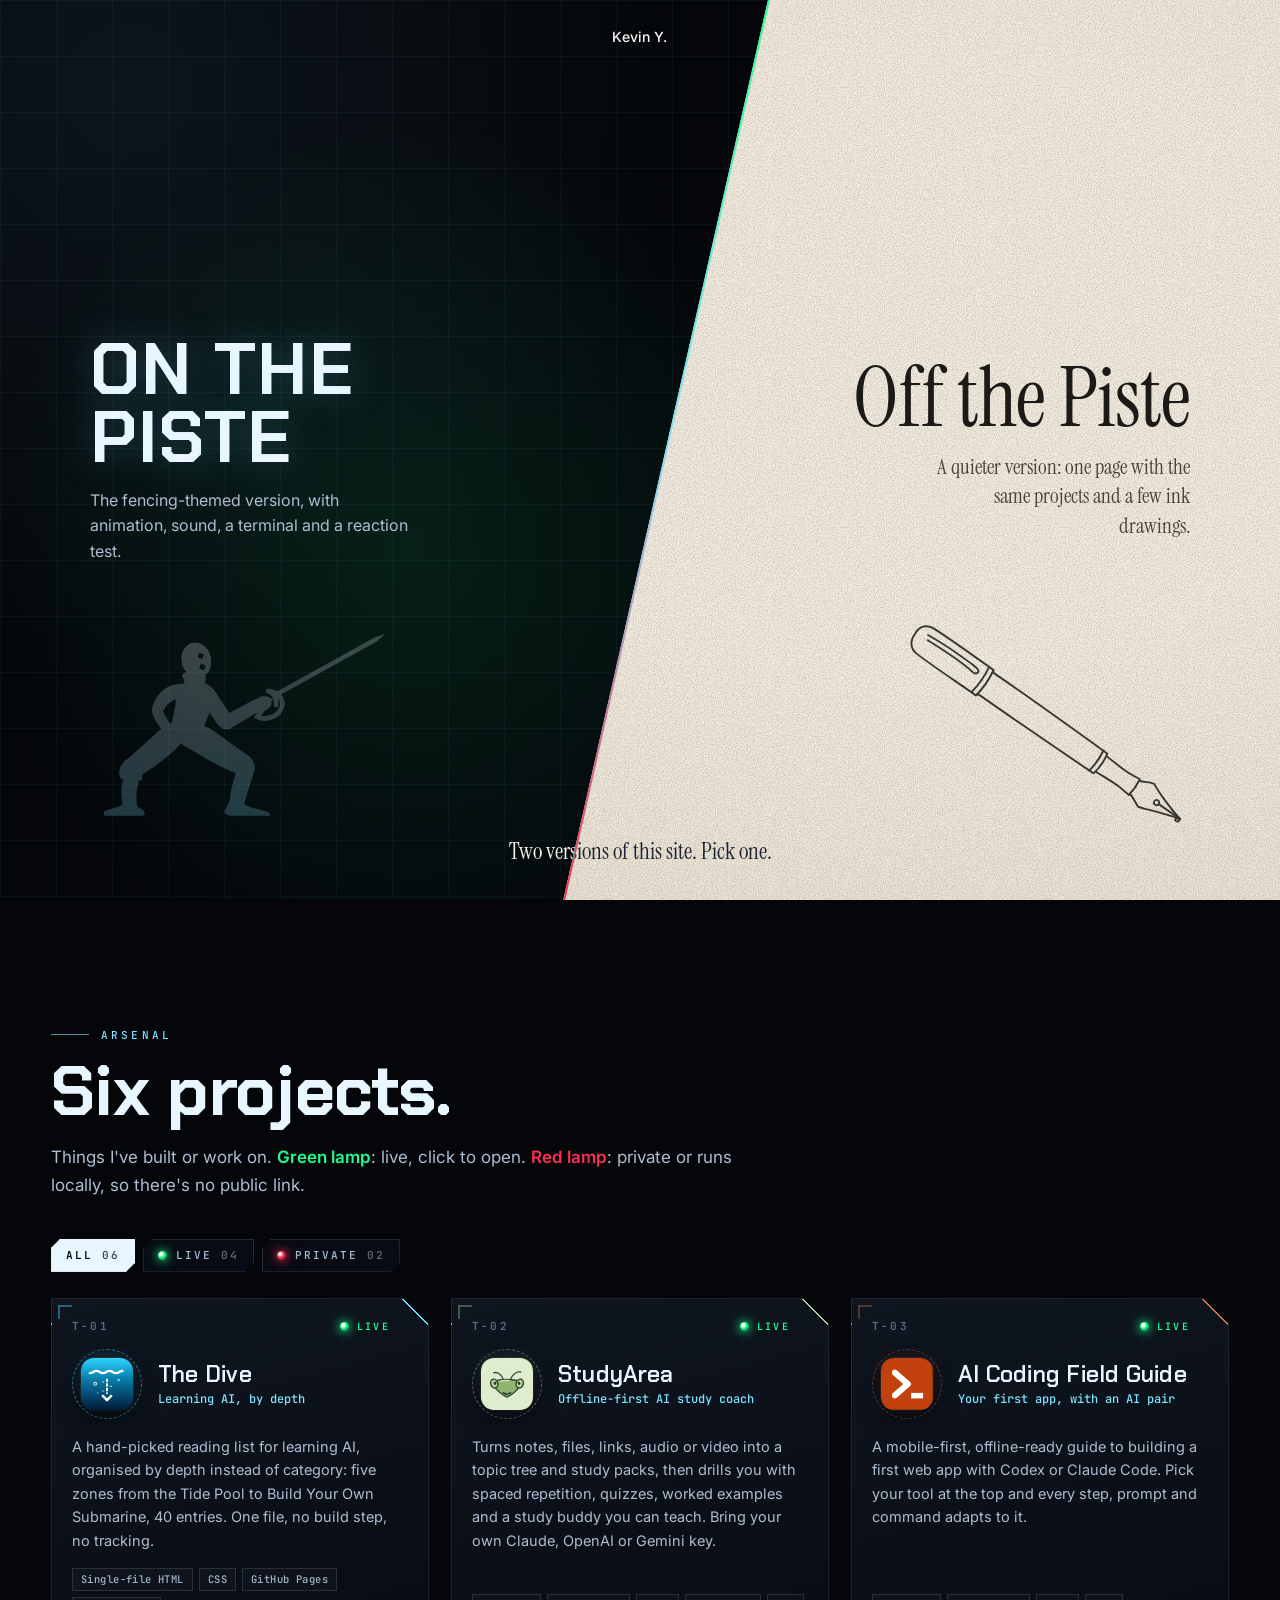
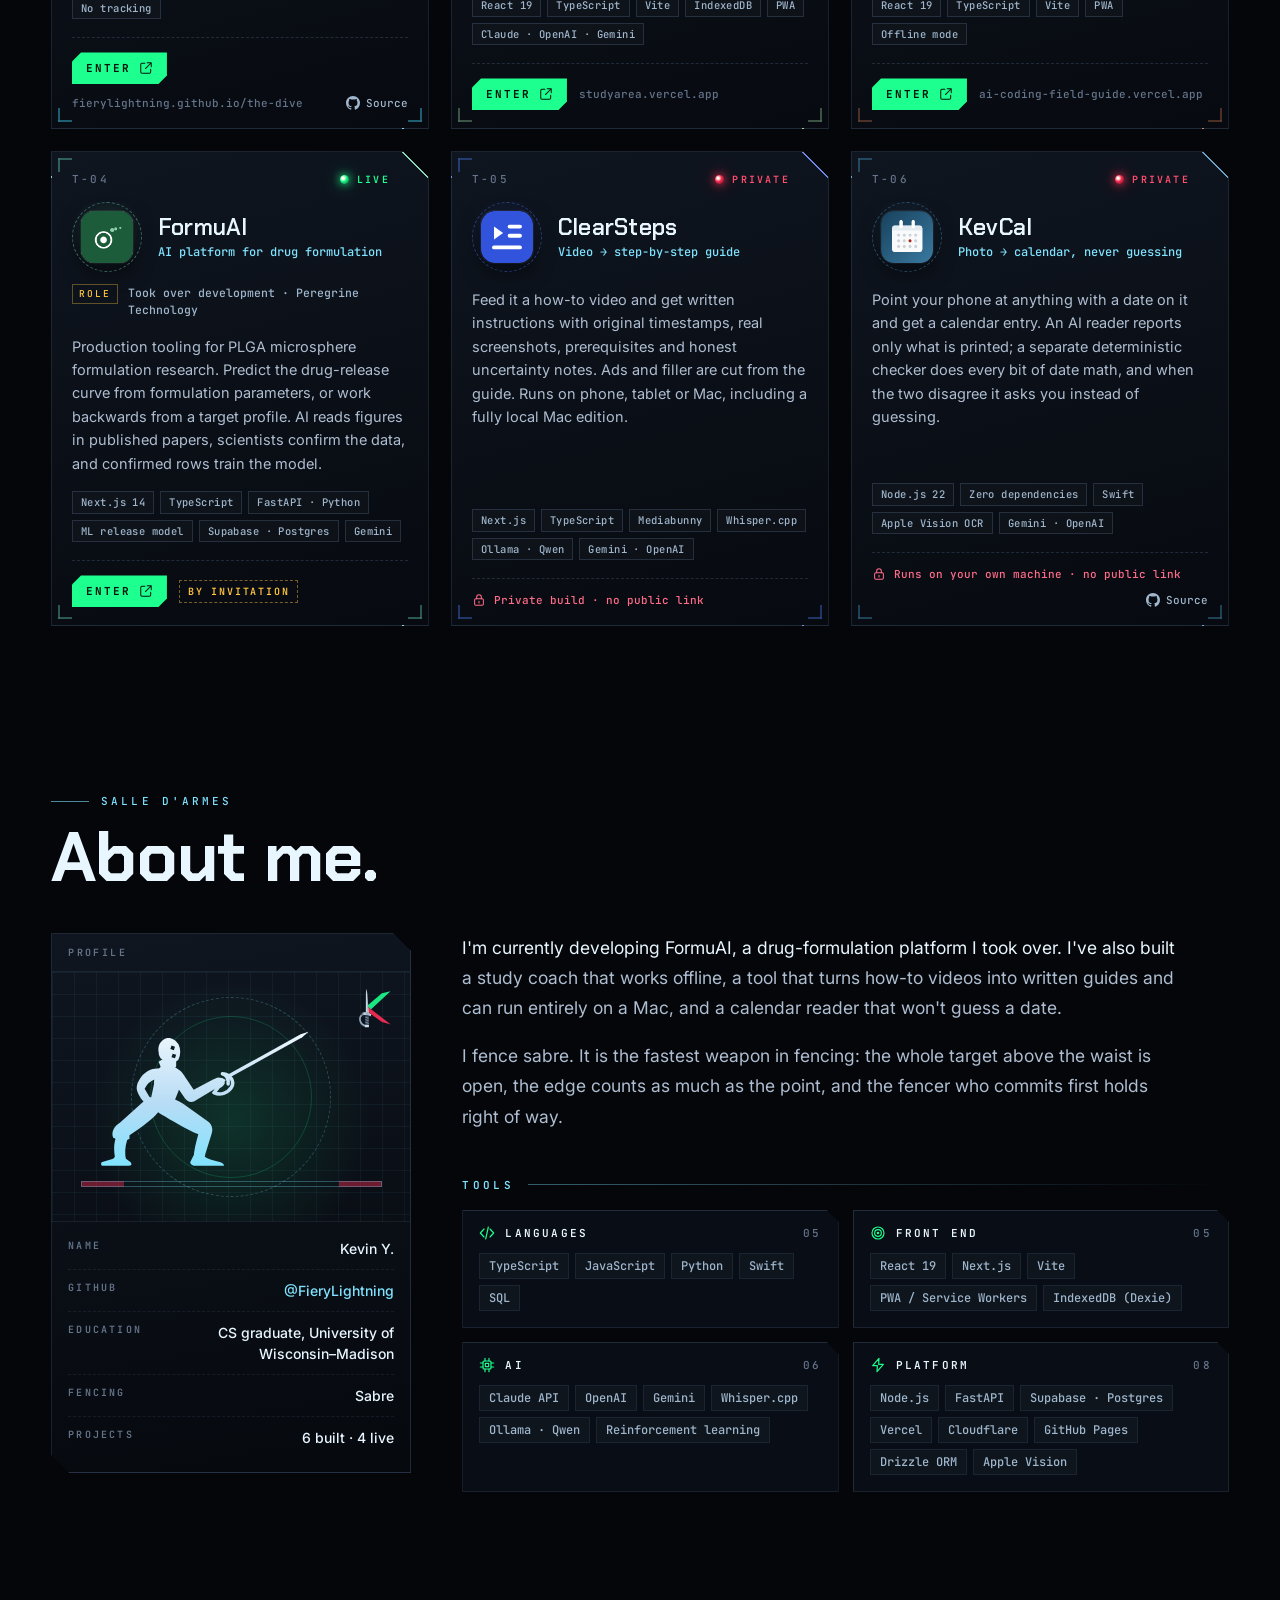
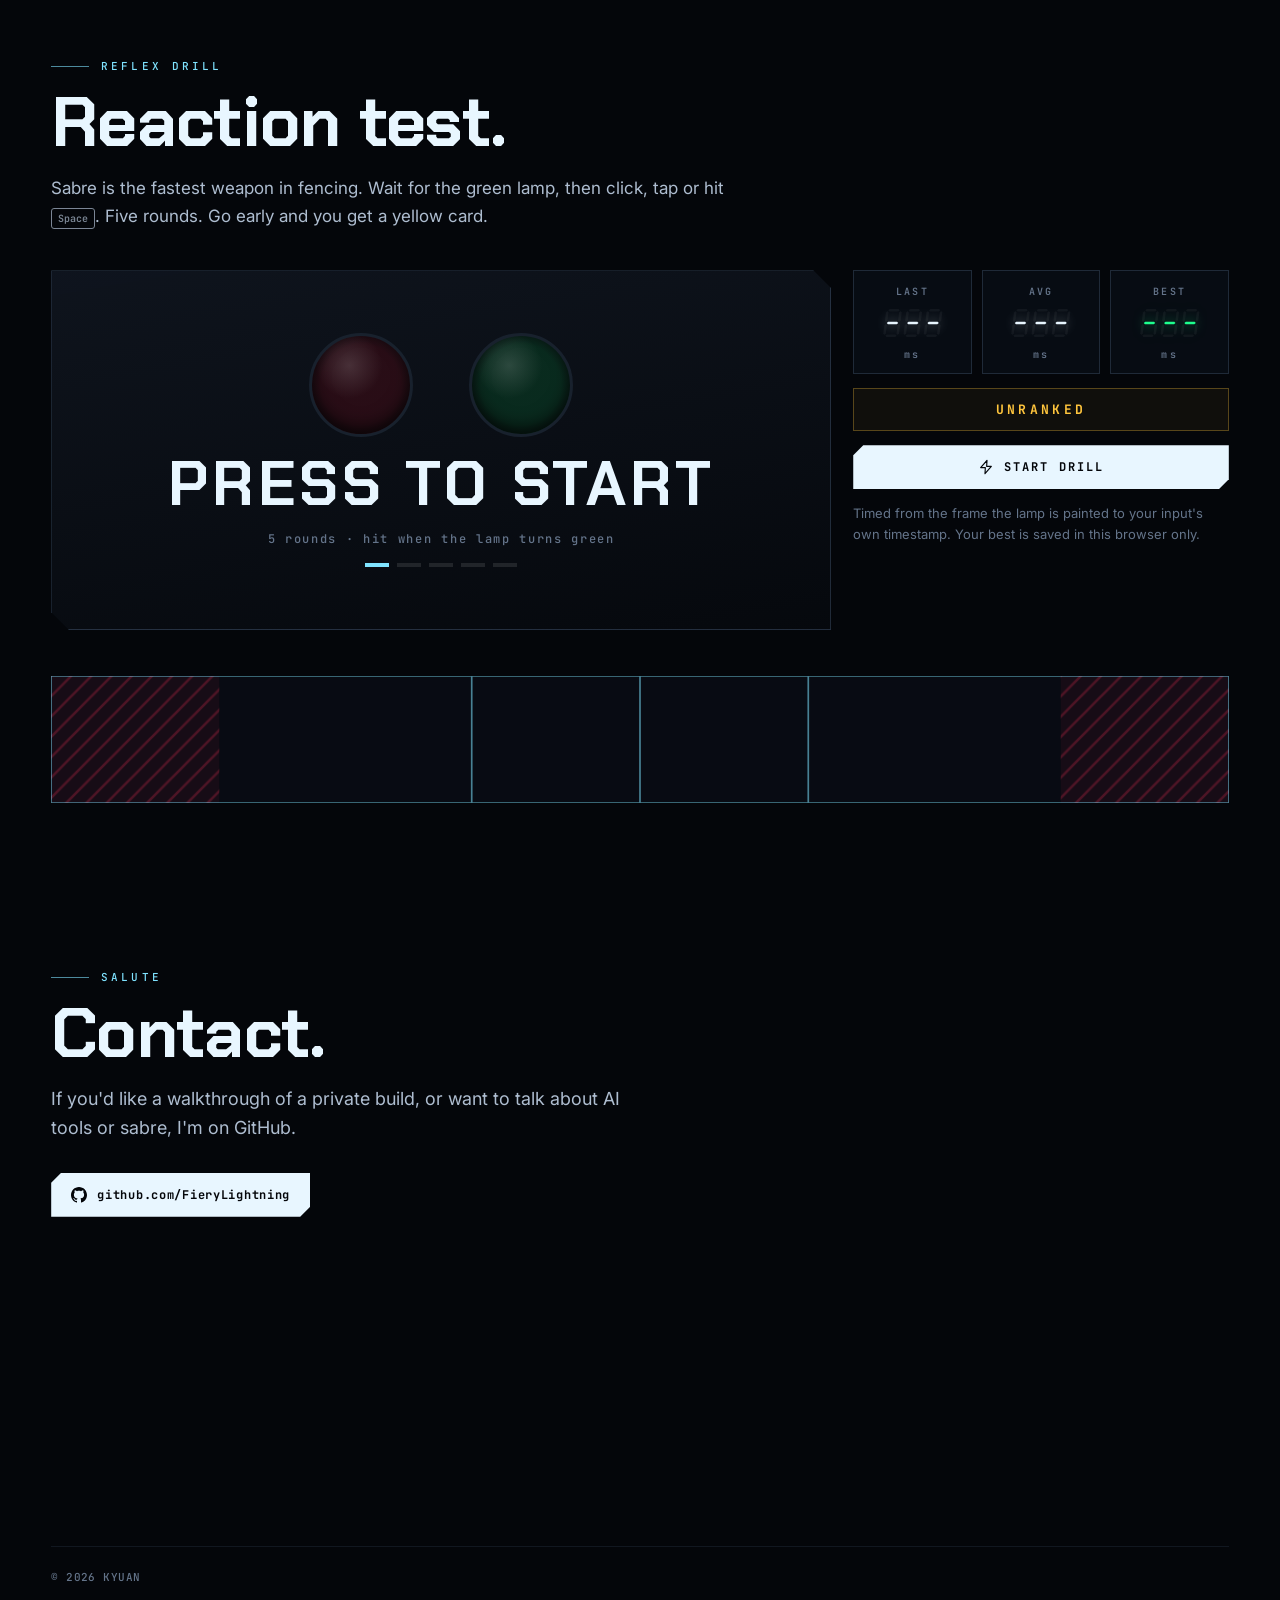
==== commit 8a269491: "Plainer copy, fewer template patterns; a whole fountain pen Copy across both modes says what is true" ====
--- a/index.html
+++ b/index.html
@@ -3,13 +3,13 @@
 <head>
   <meta charset="utf-8">
   <meta name="viewport" content="width=device-width, initial-scale=1, viewport-fit=cover">
-  <title>KYUAN — AI tools, apps &amp; platforms · Sabre</title>
+  <title>KYUAN · AI tools, apps &amp; platforms · Sabre</title>
   <meta name="description" content="KYUAN: builder of AI tools, apps and platforms, sabre fencer. The Dive, StudyArea, AI Coding Field Guide, FormuAI, ClearSteps and KevCal.">
   <meta name="theme-color" content="#04060a">
   <link rel="canonical" href="https://fierylightning.github.io/">
   <meta name="color-scheme" content="dark">
   <meta property="og:type" content="website">
-  <meta property="og:title" content="KYUAN — AI tools, apps & platforms · Sabre">
+  <meta property="og:title" content="KYUAN · AI tools, apps & platforms · Sabre">
   <meta property="og:description" content="Builder of AI tools, apps and platforms. Sabre fencer. Six builds, four live.">
   <meta property="og:url" content="https://fierylightning.github.io/">
   <meta property="og:image" content="https://fierylightning.github.io/assets/og/og.png">
@@ -41,26 +41,22 @@
   <div id="gate" role="dialog" aria-modal="true" aria-labelledby="gate-q">
     <a class="gate-side gate-piste" href="?mode=piste" data-mode="piste">
       <span class="gate-copy">
-        <span class="gate-kicker"><i class="lamp lamp-green"></i> Mode 01</span>
         <span class="gate-name">On the Piste</span>
-        <span class="gate-desc">The builder at full speed. Neon, sound, a terminal and a reflex drill.</span>
-        <span class="gate-cta">Enter the strip <span aria-hidden="true">⟶</span></span>
+        <span class="gate-desc">The fencing-themed version, with animation, sound, a terminal and a reaction test.</span>
       </span>
       <i class="gate-fencer" aria-hidden="true"></i>
     </a>
     <a class="gate-side gate-off" href="off/" data-mode="off">
-      <span class="gate-ink" aria-hidden="true"><svg viewBox="0 0 240 180" fill="none" stroke="currentColor" stroke-width="1.5" stroke-linecap="round" stroke-linejoin="round"> <path pathLength="1" d="M 50 72 C 57 61 68 44 75 36 C 96 39 125 44 142 62 C 159 82 171 112 196 139 C 210 153 224 165 232 172 C 213 166 195 161 177 155 C 146 148 118 144 98 126 C 78 108 61 87 50 72 Z"/> <path pathLength="1" d="M 57 76 C 76 81 96 92 113 107 C 117 110 120 111 124 112 M 81 44 C 90 61 106 80 122 94 C 125 97 127 99 128 102"/> <path pathLength="1" d="M 142 104 C 147 108 145 114 141 115 C 137 116 132 112 133 108 C 133 104 138 101 142 104 Z"/> <path pathLength="1" d="M 144 113 C 171 132 205 153 232 172"/> <path pathLength="1" d="M 221 168 C 214 165 215 172 221 171 C 225 170 229 170 232 172"/> </svg></span>
+      <span class="gate-ink" aria-hidden="true"><svg viewBox="0 0 240 180" fill="none" stroke="currentColor" stroke-width="1.5" stroke-linecap="round" stroke-linejoin="round"> <path pathLength="1" d="M 173.9 119.7 C 148.8 101.6 114.7 77.0 82.6 54.9 L 82.8 52.8 C 69.0 42.9 49.5 28.9 35.2 19.7 C 29.3 15.9 23.0 17.9 20.0 24.0 C 15.7 29.3 16.3 35.7 21.2 39.7 C 37.2 51.8 53.1 62.1 68.7 73.1 L 70.6 72.1 C 104.9 96.3 138.0 118.7 162.9 135.5 C 167.3 131.3 171.6 125.2 173.9 119.7 Z"/> <path pathLength="1" d="M 173.4 121.9 C 181.5 128.1 185.5 132.0 192.0 135.8 L 199.9 140.2 C 197.8 144.6 194.3 149.6 191.1 152.8 L 184.2 146.9 C 177.3 141.4 171.7 138.8 164.8 134.2"/> <path pathLength="1" d="M 199.4 141.3 C 202.8 143.0 208.1 142.0 211.6 144.1 C 214.2 149.6 223.8 162.9 232.0 172.0 C 219.7 167.3 205.1 164.2 198.7 162.4 C 196.4 159.7 194.8 154.8 192.0 152.0"/> <path pathLength="1" d="M 215.0 160.1 C 214.3 161.1 213.0 161.3 212.1 160.6 C 211.1 160.0 210.9 158.7 211.5 157.7 C 212.2 156.8 213.5 156.5 214.5 157.2 C 215.4 157.9 215.6 159.2 215.0 160.1 L 232.0 172.0"/> <path pathLength="1" d="M 30.4 24.8 C 39.2 29.7 53.4 39.0 65.8 48.3 C 70.0 51.3 71.9 53.6 70.1 55.0 C 68.6 56.2 66.1 54.9 64.0 52.5 C 53.0 43.1 38.5 34.2 30.2 29.0"/> <path pathLength="1" d="M 79.3 50.3 C 76.0 57.6 70.5 65.1 65.1 70.6 M 82.8 52.8 C 79.6 60.0 74.2 67.8 68.7 73.1"/> <path pathLength="1" d="M 170.7 117.2 C 167.9 123.3 163.8 128.9 159.4 133.3"/> <path pathLength="1" d="M 232 172 C 229.9 171.0 227.2 171.9 228.4 173.4 C 229.5 174.7 231.7 173.8 232 172"/> </svg></span>
       <span class="gate-copy">
-        <span class="gate-kicker">Mode 02</span>
         <span class="gate-name">Off the Piste</span>
-        <span class="gate-desc">The person, at a quieter pace. Ink, paper and the things I've made.</span>
-        <span class="gate-cta">Turn the page <span aria-hidden="true">⟶</span></span>
+        <span class="gate-desc">A quieter version: one page with the same projects and a few ink drawings.</span>
       </span>
     </a>
     <div class="gate-center" aria-hidden="true">
-      <span class="gate-who">Kevin Y. · KYUAN</span>
-    </div>
-    <p class="gate-q" id="gate-q">Choose how to meet me</p>
+      <span class="gate-who">Kevin Y.</span>
+    </div>
+    <p class="gate-q" id="gate-q">Two versions of this site. Pick one.</p>
   </div>
 
   <canvas id="field" aria-hidden="true"></canvas>
@@ -72,7 +68,7 @@
     <div class="intro-half intro-a"></div>
     <div class="intro-half intro-b"></div>
     <div class="intro-stage">
-      <div class="intro-sys"><span class="blink">▮</span> PISTE//OS 6.0 · ARMING FIELD</div>
+      <div class="intro-sys">KYUAN</div>
       <div class="intro-call" id="intro-call">&nbsp;</div>
       <div class="intro-lamps"><i class="lamp lamp-red"></i><i class="lamp lamp-green"></i></div>
       <div class="intro-skip">press any key to skip</div>
@@ -114,14 +110,14 @@
     <section id="en-garde" class="hero">
       <div class="hero-grid">
         <div class="hero-copy">
-          <p class="eyebrow"><i class="lamp lamp-green"></i> PLAYER 01 · SABREUR · ONLINE</p>
+          <p class="eyebrow"><i class="lamp lamp-green"></i> KEVIN Y.</p>
           <h1 class="slashname" id="name" title="click to cut">
             <span class="sr" id="hero-name-sr">KYUAN</span>
             <span class="sn-a" aria-hidden="true">KYUAN</span>
             <span class="sn-b" aria-hidden="true">KYUAN</span>
             <svg class="sn-line" viewBox="0 0 100 100" preserveAspectRatio="none" aria-hidden="true"><line x1="-6" y1="65.3" x2="106" y2="40.7" vector-effect="non-scaling-stroke"/></svg>
           </h1>
-          <p class="hero-role" id="hero-role">Builder of AI tools, apps &amp; platforms. Sabre fencer.</p>
+          <p class="hero-role" id="hero-role">I build AI tools, apps &amp; platforms. Sabre fencer.</p>
           <p class="typer" aria-live="off"><span class="prompt">&gt;</span> <span id="typer"></span><span class="caret" aria-hidden="true"></span></p>
           <div class="hero-cta">
             <a class="btn btn-primary" href="#arsenal"><span>Enter the piste</span><svg class="ico" aria-hidden="true"><use href="assets/icons.svg#i-arrow-down"></use></svg></a>
@@ -155,19 +151,13 @@
       <p class="hint"><svg class="ico" aria-hidden="true"><use href="assets/icons.svg#i-sabre"></use></svg> swipe fast to cut the field · click to parry · <kbd>`</kbd> for terminal</p>
     </section>
 
-    <div class="ticker" aria-hidden="true">
-      <div class="ticker-track">
-        <span>EN GARDE</span><b>✦</b><span>PRÊTS ?</span><b>✦</b><span>ALLEZ !</span><b>✦</b><span>ATTAQUE</span><b>✦</b><span>PARADE</span><b>✦</b><span>RIPOSTE</span><b>✦</b><span>CONTRE-ATTAQUE</span><b>✦</b><span>RIGHT OF WAY</span><b>✦</b><span>HALTE</span><b>✦</b><span>TOUCHÉ</span><b>✦</b>
-        <span>EN GARDE</span><b>✦</b><span>PRÊTS ?</span><b>✦</b><span>ALLEZ !</span><b>✦</b><span>ATTAQUE</span><b>✦</b><span>PARADE</span><b>✦</b><span>RIPOSTE</span><b>✦</b><span>CONTRE-ATTAQUE</span><b>✦</b><span>RIGHT OF WAY</span><b>✦</b><span>HALTE</span><b>✦</b><span>TOUCHÉ</span><b>✦</b>
-      </div>
-    </div>
 
     <!-- 02 · ARSENAL -->
     <section id="arsenal" class="sec">
       <header class="sec-head" data-reveal>
-        <span class="sec-idx">02 <i></i> ARSENAL</span>
-        <h2 id="arsenal-title">Six touches landed.</h2>
-        <p>Tools, apps and platforms I've built and work on. <b class="g">Green lamp</b>: live, touch to open. <b class="r">Red lamp</b>: private or local build, described here but not publicly hosted.</p>
+        <span class="sec-idx"><i></i> ARSENAL</span>
+        <h2 id="arsenal-title">Six projects.</h2>
+        <p>Things I've built or work on. <b class="g">Green lamp</b>: live, click to open. <b class="r">Red lamp</b>: private or runs locally, so there's no public link.</p>
       </header>
 
       <div class="filters" role="group" aria-label="Filter builds">
@@ -180,12 +170,12 @@
 
       <noscript>
         <ul class="noscript-list">
-          <li><a href="https://fierylightning.github.io/the-dive/">The Dive</a> — learning AI, by depth</li>
-          <li><a href="https://studyarea.vercel.app">StudyArea</a> — offline-first AI study coach</li>
-          <li><a href="https://ai-coding-field-guide.vercel.app">AI Coding Field Guide</a> — your first app with an AI pair</li>
-          <li><a href="https://formuai-v1.vercel.app">FormuAI</a> — AI platform for drug formulation (by invitation; took over development)</li>
-          <li>ClearSteps — video to step-by-step guide (private build)</li>
-          <li>KevCal — photo to calendar (runs locally) · <a href="https://github.com/FieryLightning/KevCal">source</a></li>
+          <li><a href="https://fierylightning.github.io/the-dive/">The Dive</a>: learning AI, by depth</li>
+          <li><a href="https://studyarea.vercel.app">StudyArea</a>: offline-first AI study coach</li>
+          <li><a href="https://ai-coding-field-guide.vercel.app">AI Coding Field Guide</a>: your first app with an AI pair</li>
+          <li><a href="https://formuai-v1.vercel.app">FormuAI</a>: AI platform for drug formulation (by invitation; took over development)</li>
+          <li>ClearSteps: video to step-by-step guide (private build)</li>
+          <li>KevCal: photo to calendar (runs locally) · <a href="https://github.com/FieryLightning/KevCal">source</a></li>
         </ul>
       </noscript>
     </section>
@@ -193,32 +183,30 @@
     <!-- 03 · SALLE -->
     <section id="salle" class="sec">
       <header class="sec-head" data-reveal>
-        <span class="sec-idx">03 <i></i> SALLE D'ARMES</span>
-        <h2>Player profile.</h2>
+        <span class="sec-idx"><i></i> SALLE D'ARMES</span>
+        <h2>About me.</h2>
       </header>
 
       <div class="salle-grid">
         <article class="pcard" data-reveal>
-          <div class="pcard-top"><span>PLAYER CARD</span><span>#01</span></div>
+          <div class="pcard-top"><span>PROFILE</span></div>
           <div class="pcard-art">
             <span class="pcard-ring" aria-hidden="true"></span>
             <i class="pcard-fencer" aria-hidden="true"></i>
             <img class="pcard-mark" src="assets/brand/mark.svg" alt="" width="44" height="44">
           </div>
           <dl class="pcard-stats">
-            <div><dt>Player</dt><dd id="pc-name">Kevin Y.</dd></div>
-            <div><dt>Handle</dt><dd><a id="pc-handle" href="https://github.com/FieryLightning" target="_blank" rel="noopener">@FieryLightning</a></dd></div>
-            <div><dt>Class</dt><dd>Sabreur · Builder</dd></div>
-            <div><dt>Education</dt><dd id="pc-edu">CS graduate, UW–Madison</dd></div>
-            <div><dt>Weapon</dt><dd id="pc-weapon">Sabre</dd></div>
-            <div><dt>Target</dt><dd>Everything above the waist</dd></div>
-            <div><dt>Builds</dt><dd id="pc-builds">6 shipped · 4 live</dd></div>
+            <div><dt>Name</dt><dd id="pc-name">Kevin Y.</dd></div>
+            <div><dt>GitHub</dt><dd><a id="pc-handle" href="https://github.com/FieryLightning" target="_blank" rel="noopener">@FieryLightning</a></dd></div>
+                        <div><dt>Education</dt><dd id="pc-edu">CS graduate, UW–Madison</dd></div>
+            <div><dt>Fencing</dt><dd id="pc-weapon">Sabre</dd></div>
+                        <div><dt>Projects</dt><dd id="pc-builds">6 built · 4 live</dd></div>
           </dl>
         </article>
 
         <div class="salle-main">
           <div class="bio" id="bio" data-reveal></div>
-          <h3 class="loadout-title" data-reveal><span>LOADOUT</span><i></i></h3>
+          <h3 class="loadout-title" data-reveal><span>TOOLS</span><i></i></h3>
           <div class="loadout" id="loadout"></div>
         </div>
       </div>
@@ -227,8 +215,8 @@
     <!-- 04 · DRILL -->
     <section id="drill" class="sec">
       <header class="sec-head" data-reveal>
-        <span class="sec-idx">04 <i></i> REFLEX DRILL</span>
-        <h2>Decided in milliseconds.</h2>
+        <span class="sec-idx"><i></i> REFLEX DRILL</span>
+        <h2>Reaction test.</h2>
         <p>Sabre is the fastest weapon in fencing. Wait for the green lamp, then click, tap or hit <kbd>Space</kbd>. Five rounds. Go early and you get a yellow card.</p>
       </header>
 
@@ -259,9 +247,9 @@
     <!-- 05 · SALUTE -->
     <section id="salute" class="sec salute">
       <div class="salute-inner" data-reveal>
-        <span class="sec-idx">05 <i></i> SALUTE</span>
-        <h2 class="salute-big">Salut. <span>Bon match.</span></h2>
-        <p>Want a walkthrough of a private build, or to talk shop about AI tools or sabre? Find me here.</p>
+        <span class="sec-idx"><i></i> SALUTE</span>
+        <h2 class="salute-big">Contact.</h2>
+        <p>If you'd like a walkthrough of a private build, or want to talk about AI tools or sabre, I'm on GitHub.</p>
         <div class="salute-cta">
           <a class="btn btn-primary" id="gh-link" href="https://github.com/FieryLightning" target="_blank" rel="noopener"><svg class="ico" aria-hidden="true"><use href="assets/icons.svg#i-github"></use></svg><span class="lbl">github.com/FieryLightning</span></a>
           <a class="btn btn-ghost" id="mail-link" href="#" hidden><svg class="ico" aria-hidden="true"><use href="assets/icons.svg#i-external"></use></svg><span class="lbl"></span></a>
@@ -270,12 +258,10 @@
 
       <footer class="foot">
         <span>© <span id="year">2026</span> KYUAN</span>
-        <span class="foot-tech">Hand-built: vanilla JS modules · WebGL2 transform feedback · Web Audio synthesis · View Transitions · zero dependencies, no build step · GitHub Pages</span>
       </footer>
     </section>
   </main>
 
-  <div class="gpu" id="gpu" aria-hidden="true">BOOTING FIELD…</div>
   <div class="toast" id="toast" role="status" aria-live="polite"></div>
 
   <div id="term" class="term" role="dialog" aria-label="Terminal" hidden>
--- a/css/style.css
+++ b/css/style.css
@@ -346,29 +346,6 @@
 .seg-clock { height: 38px; }
 .sb-label { font: 600 10px var(--mono); letter-spacing: .22em; color: var(--muted); }
 .sb-foot { border-top: 1px dashed var(--line-2); padding-top: 10px; font: 500 10px var(--mono); letter-spacing: .22em; color: var(--muted); text-align: center; }
-
-/* ── ticker ─────────────────────────────────────────────────── */
-.ticker {
-  position: relative; z-index: 3;
-  margin: 0 -3vw; padding: 13px 0;
-  transform: rotate(-1.6deg);
-  background: #070b12;
-  border-block: 1px solid rgba(127, 227, 255, .18);
-  overflow: hidden;
-  box-shadow: 0 18px 50px rgba(0, 0, 0, .55);
-}
-.ticker::before, .ticker::after { content: ''; position: absolute; left: 0; right: 0; height: 2px; }
-.ticker::before { top: 0; background: linear-gradient(90deg, var(--red), transparent 40%, transparent 60%, var(--green)); opacity: .6; }
-.ticker::after { bottom: 0; background: linear-gradient(90deg, var(--green), transparent 40%, transparent 60%, var(--red)); opacity: .35; }
-.ticker-track {
-  display: flex; gap: 26px; width: max-content;
-  font: 600 14px/1 var(--display); letter-spacing: .26em; color: var(--steel-2);
-  animation: tick 52s linear infinite;
-}
-.ticker-track b { color: var(--red); font-weight: 400; }
-.ticker-track b:nth-of-type(even) { color: var(--green); }
-@keyframes tick { to { transform: translateX(calc(-50% - 13px)); } }
-.frenzy .ticker-track { animation-duration: 8s; }
 
 /* ── sections ───────────────────────────────────────────────── */
 .sec {
@@ -692,14 +669,9 @@
   border-top: 1px solid var(--line);
   font: 500 11px/1.6 var(--mono); color: var(--muted); letter-spacing: .04em;
 }
-.foot-tech { max-width: 76ch; }
 
 /* ── HUD bits ───────────────────────────────────────────────── */
-.gpu {
-  position: fixed; left: 14px; bottom: 12px; z-index: 40; pointer-events: none;
-  font: 500 9.5px var(--mono); letter-spacing: .14em; color: rgba(127, 227, 255, .45);
-}
-.gpu::before { content: '◢ '; color: var(--green); }
+
 .toast {
   position: fixed; left: 50%; bottom: 26px; z-index: 65;
   transform: translate(-50%, calc(100% + 40px));
@@ -771,7 +743,6 @@
   .hero { padding-top: 96px; padding-bottom: 90px; }
   .slashname { font-size: 23vw; }
   .loadout { grid-template-columns: minmax(0, 1fr); }
-  .gpu { display: none; }
   .hint { display: none; }
   .sec h2 { font-size: clamp(34px, 10vw, 48px); }
   .card-host { display: none; }
@@ -788,7 +759,6 @@
     animation-iteration-count: 1 !important;
     transition-duration: .001ms !important;
   }
-  .ticker-track { animation: none; }
 }
 
 /* ── mode chooser ───────────────────────────────────────────────
@@ -813,8 +783,6 @@
 .gate-side { position: absolute; inset: 0; z-index: 0; display: flex; align-items: center; text-decoration: none; outline: none; -webkit-tap-highlight-color: transparent; }
 .gate-copy { position: relative; z-index: 2; display: grid; justify-items: start; gap: 16px; transition: opacity .45s var(--ease), translate .7s var(--seam); }
 .gate-name { display: block; }
-.gate-cta { display: inline-flex; gap: 12px; align-items: center; }
-.gate-cta span { display: inline-block; transition: translate .4s var(--ease); }
 
 /* left: the strip */
 .gate-piste {
@@ -828,11 +796,8 @@
     var(--bg);
 }
 .gate-piste .gate-copy { max-width: min(36vw, 440px); }
-.gate-piste .gate-kicker { display: inline-flex; align-items: center; gap: 10px; font: 500 11px var(--mono); letter-spacing: .32em; text-transform: uppercase; color: var(--muted); }
-.gate-piste .gate-kicker .lamp { width: 8px; height: 8px; }
 .gate-piste .gate-name { font: 700 clamp(40px, 5.6vw, 88px)/.95 var(--display); letter-spacing: .02em; text-transform: uppercase; text-shadow: 0 0 40px rgba(127, 227, 255, .25); }
 .gate-piste .gate-desc { font: 400 16px/1.6 var(--body); color: var(--text); max-width: 32ch; }
-.gate-piste .gate-cta { margin-top: 10px; font: 500 12px var(--mono); letter-spacing: .26em; text-transform: uppercase; color: var(--blade); }
 .gate-fencer {
   position: absolute; z-index: 1; left: clamp(26px, 7vw, 130px); bottom: 9vh;
   width: min(30vw, 380px); aspect-ratio: 2 / 1;
@@ -855,10 +820,8 @@
   transition: clip-path .95s var(--seam);
 }
 .gate-off .gate-copy { justify-items: end; max-width: min(34vw, 440px); }
-.gate-off .gate-kicker { font: italic 400 19px var(--serif); color: #7a7064; }
 .gate-off .gate-name { font: 400 clamp(48px, 6.6vw, 108px)/.92 var(--serif); letter-spacing: -.01em; }
 .gate-off .gate-desc { font: 400 21px/1.4 var(--serif); color: #4a443c; max-width: 26ch; }
-.gate-off .gate-cta { margin-top: 8px; font: italic 400 22px var(--serif); color: var(--vermillion); background: linear-gradient(currentColor, currentColor) 0 100% / 0 1px no-repeat; transition: background-size .5s var(--ease); padding-bottom: 2px; }
 .gate-ink { position: absolute; z-index: 1; right: clamp(26px, 7vw, 130px); bottom: 7vh; width: min(24vw, 300px); aspect-ratio: 4 / 3; color: var(--ink); opacity: .85; }
 .gate-ink svg { width: 100%; height: 100%; overflow: visible; }
 .gate-ink path { stroke-dasharray: 1; stroke-dashoffset: 1; animation: inkDraw 2.4s var(--seam) .5s forwards; }
@@ -880,9 +843,6 @@
 #gate[data-lean="piste"]::after { clip-path: polygon(72% 0, calc(72% + 2px) 0, calc(56% + 2px) 100%, 56% 100%); }
 #gate[data-lean="off"] .gate-off { clip-path: polygon(46% 0, 100% 0, 100% 100%, 30% 100%); }
 #gate[data-lean="off"]::after { clip-path: polygon(46% 0, calc(46% + 2px) 0, calc(30% + 2px) 100%, 30% 100%); }
-#gate[data-lean="piste"] .gate-piste .gate-cta span,
-#gate[data-lean="off"] .gate-off .gate-cta span { translate: 6px 0; }
-#gate[data-lean="off"] .gate-off .gate-cta { background-size: 100% 1px; }
 #gate[data-lean="off"] .gate-piste .gate-copy { opacity: .45; }
 #gate[data-lean="piste"] .gate-off .gate-copy { opacity: .55; }
 
@@ -895,15 +855,15 @@
 #gate[data-chosen="piste"]::after { clip-path: polygon(140% 0, calc(140% + 2px) 0, calc(124% + 2px) 100%, 124% 100%); }
 #gate[data-chosen="piste"] .gate-piste .gate-copy { opacity: 0; translate: 0 -20px; transition-delay: .2s; }
 
-.gate-side:focus-visible .gate-cta { outline: 1px solid currentColor; outline-offset: 6px; }
+.gate-side:focus-visible .gate-name { outline: 1px solid currentColor; outline-offset: 8px; }
 
 /* the name and the question sit on the seam, legible on both sides */
 .gate-center, .gate-q {
   position: absolute; left: 0; right: 0; z-index: 4; margin: 0; text-align: center; pointer-events: none;
   color: #fff; mix-blend-mode: difference; transition: opacity .4s;
 }
-.gate-center { top: 30px; font: 500 11px var(--mono); letter-spacing: .36em; text-transform: uppercase; }
-.gate-q { bottom: 34px; font: italic 400 clamp(20px, 2vw, 26px) var(--serif); }
+.gate-center { top: 28px; font: 500 14px var(--body); letter-spacing: .01em; }
+.gate-q { bottom: 34px; font: 400 clamp(19px, 1.8vw, 24px) var(--serif); }
 #gate[data-chosen] .gate-center, #gate[data-chosen] .gate-q { opacity: 0; }
 
 /* the switch to the other mode in the HUD */
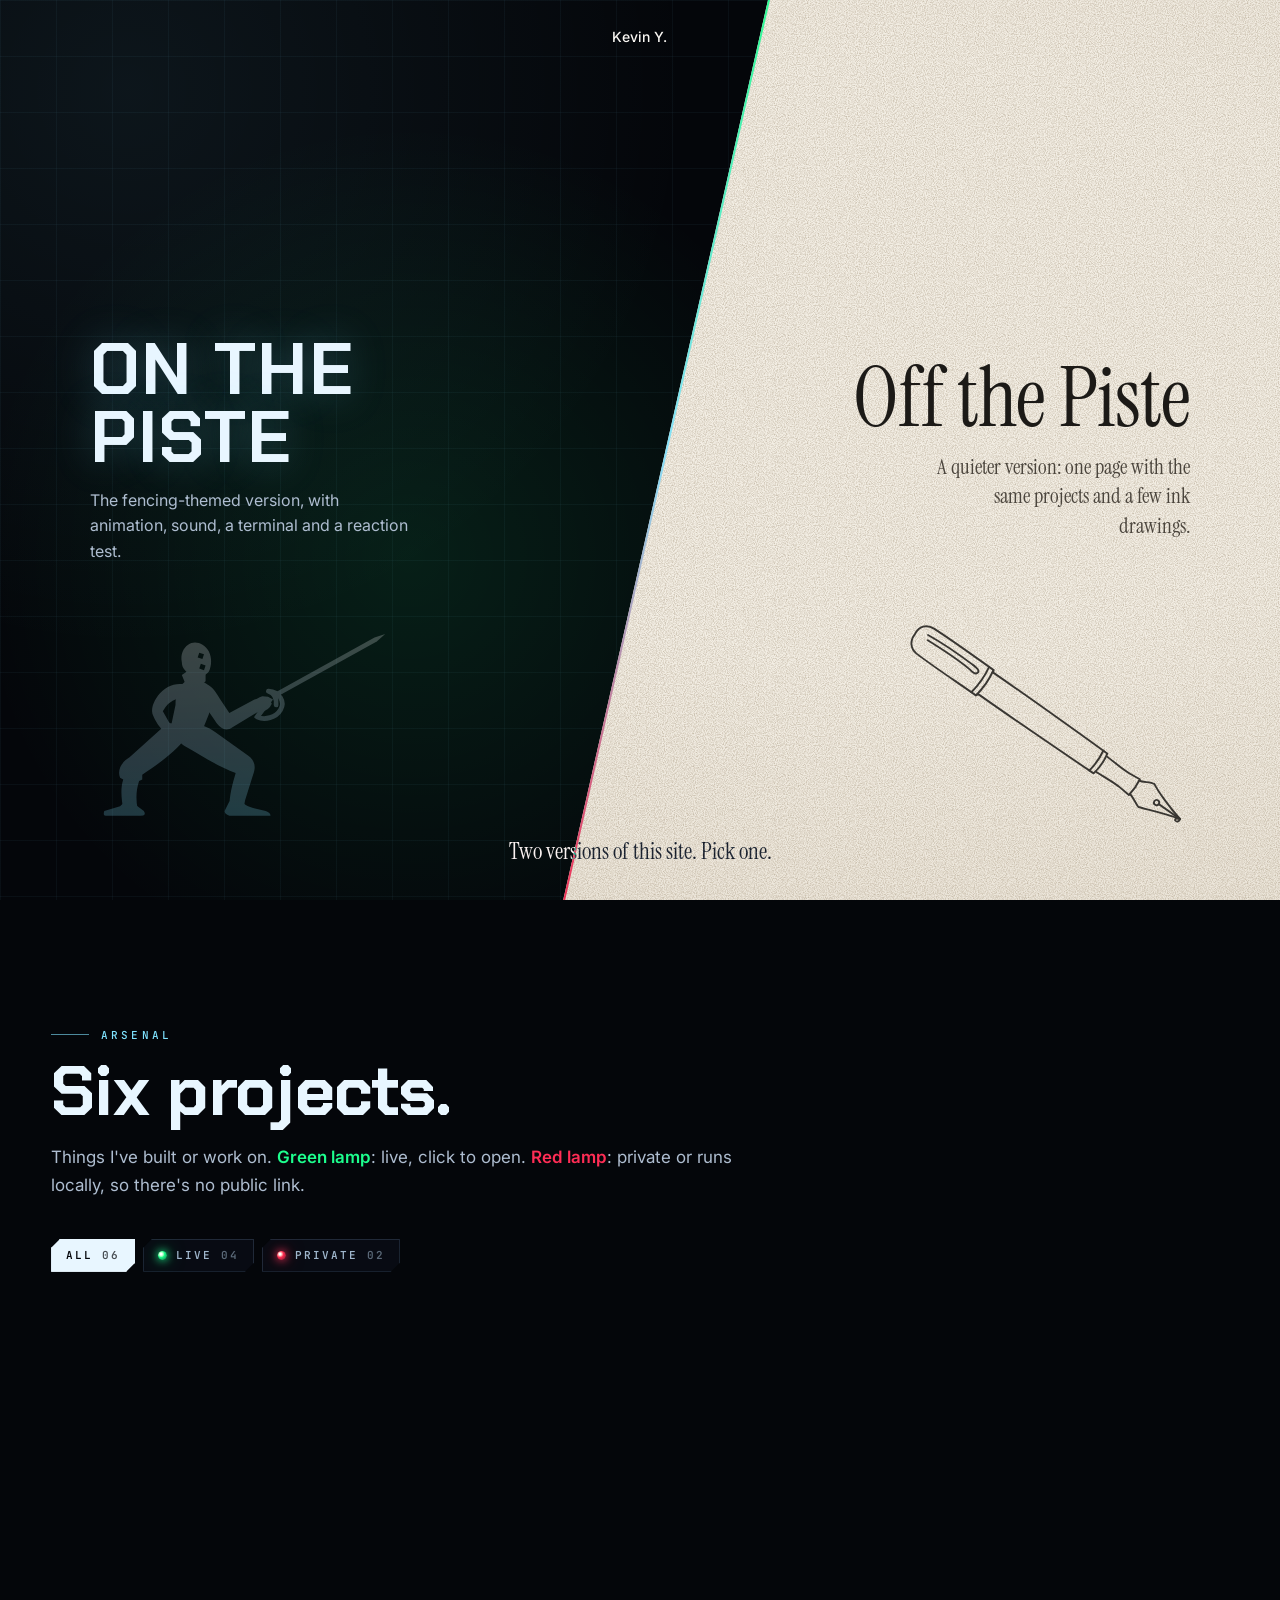
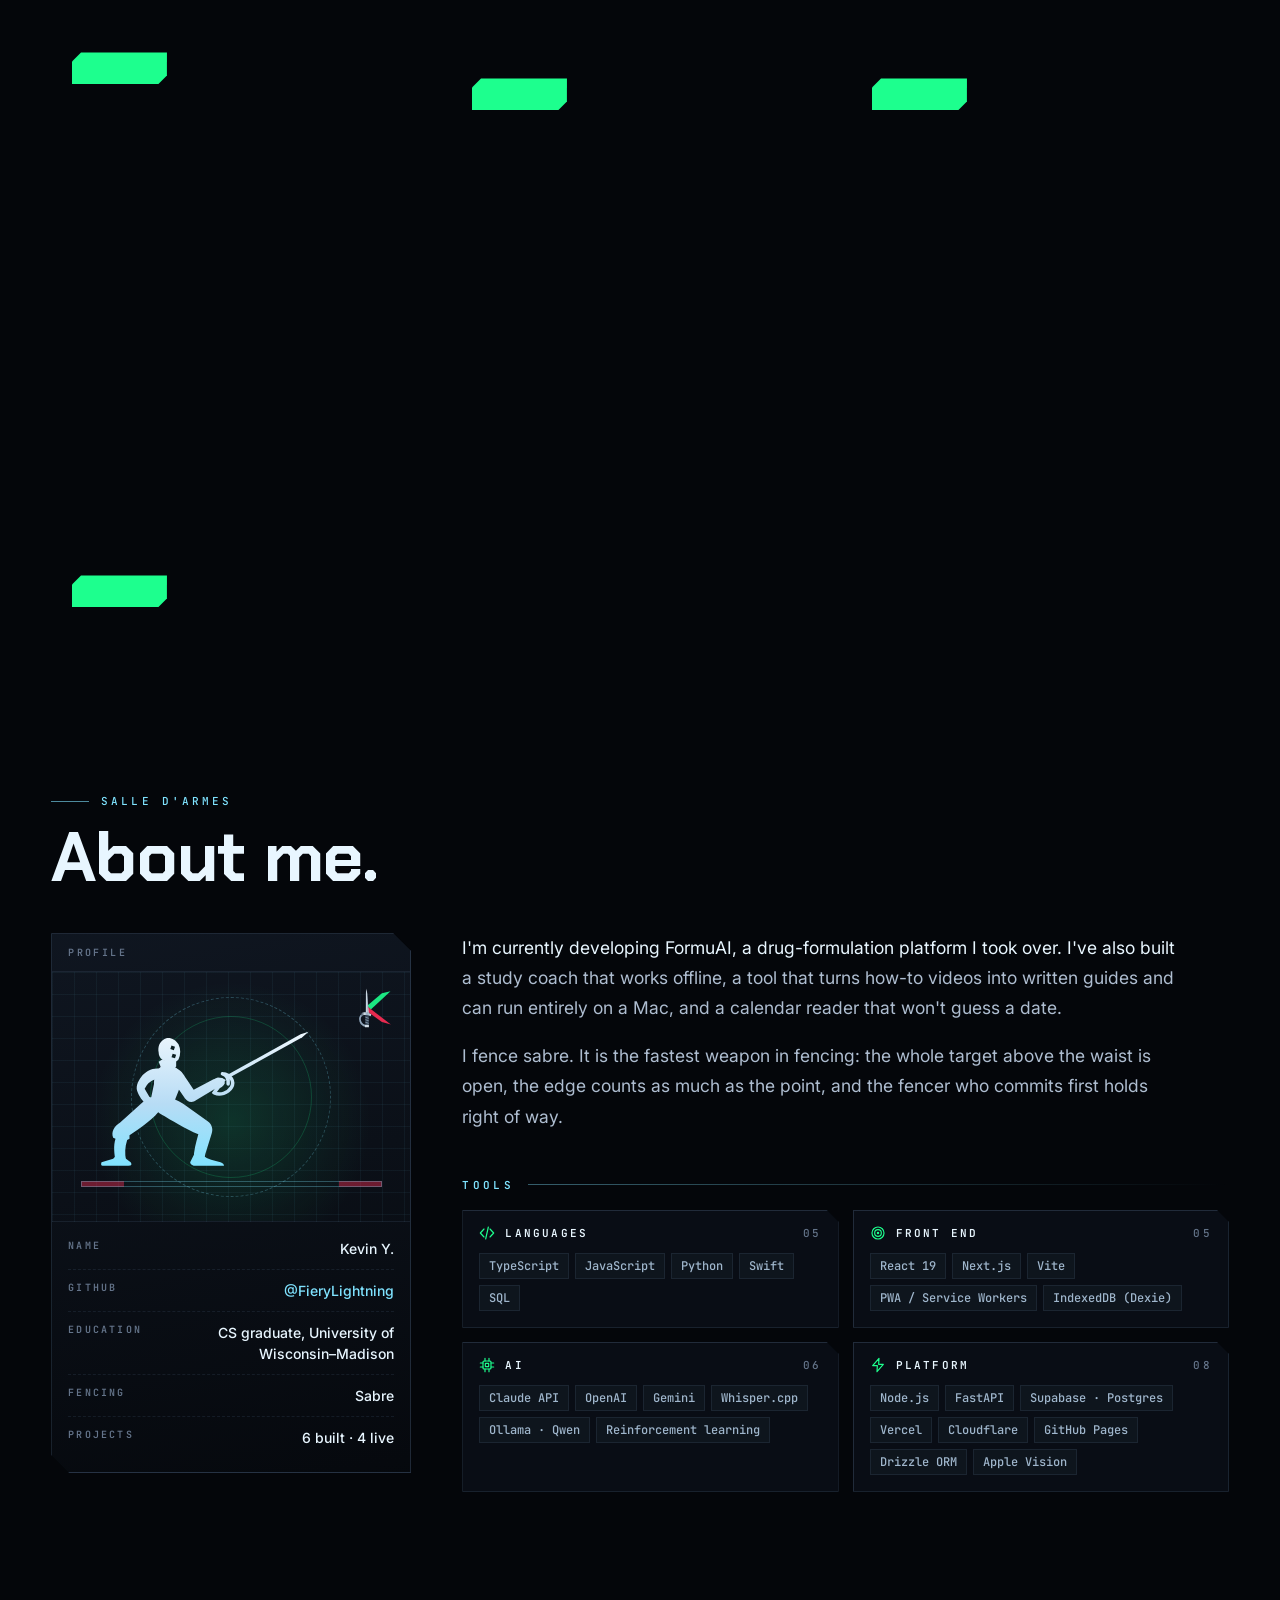
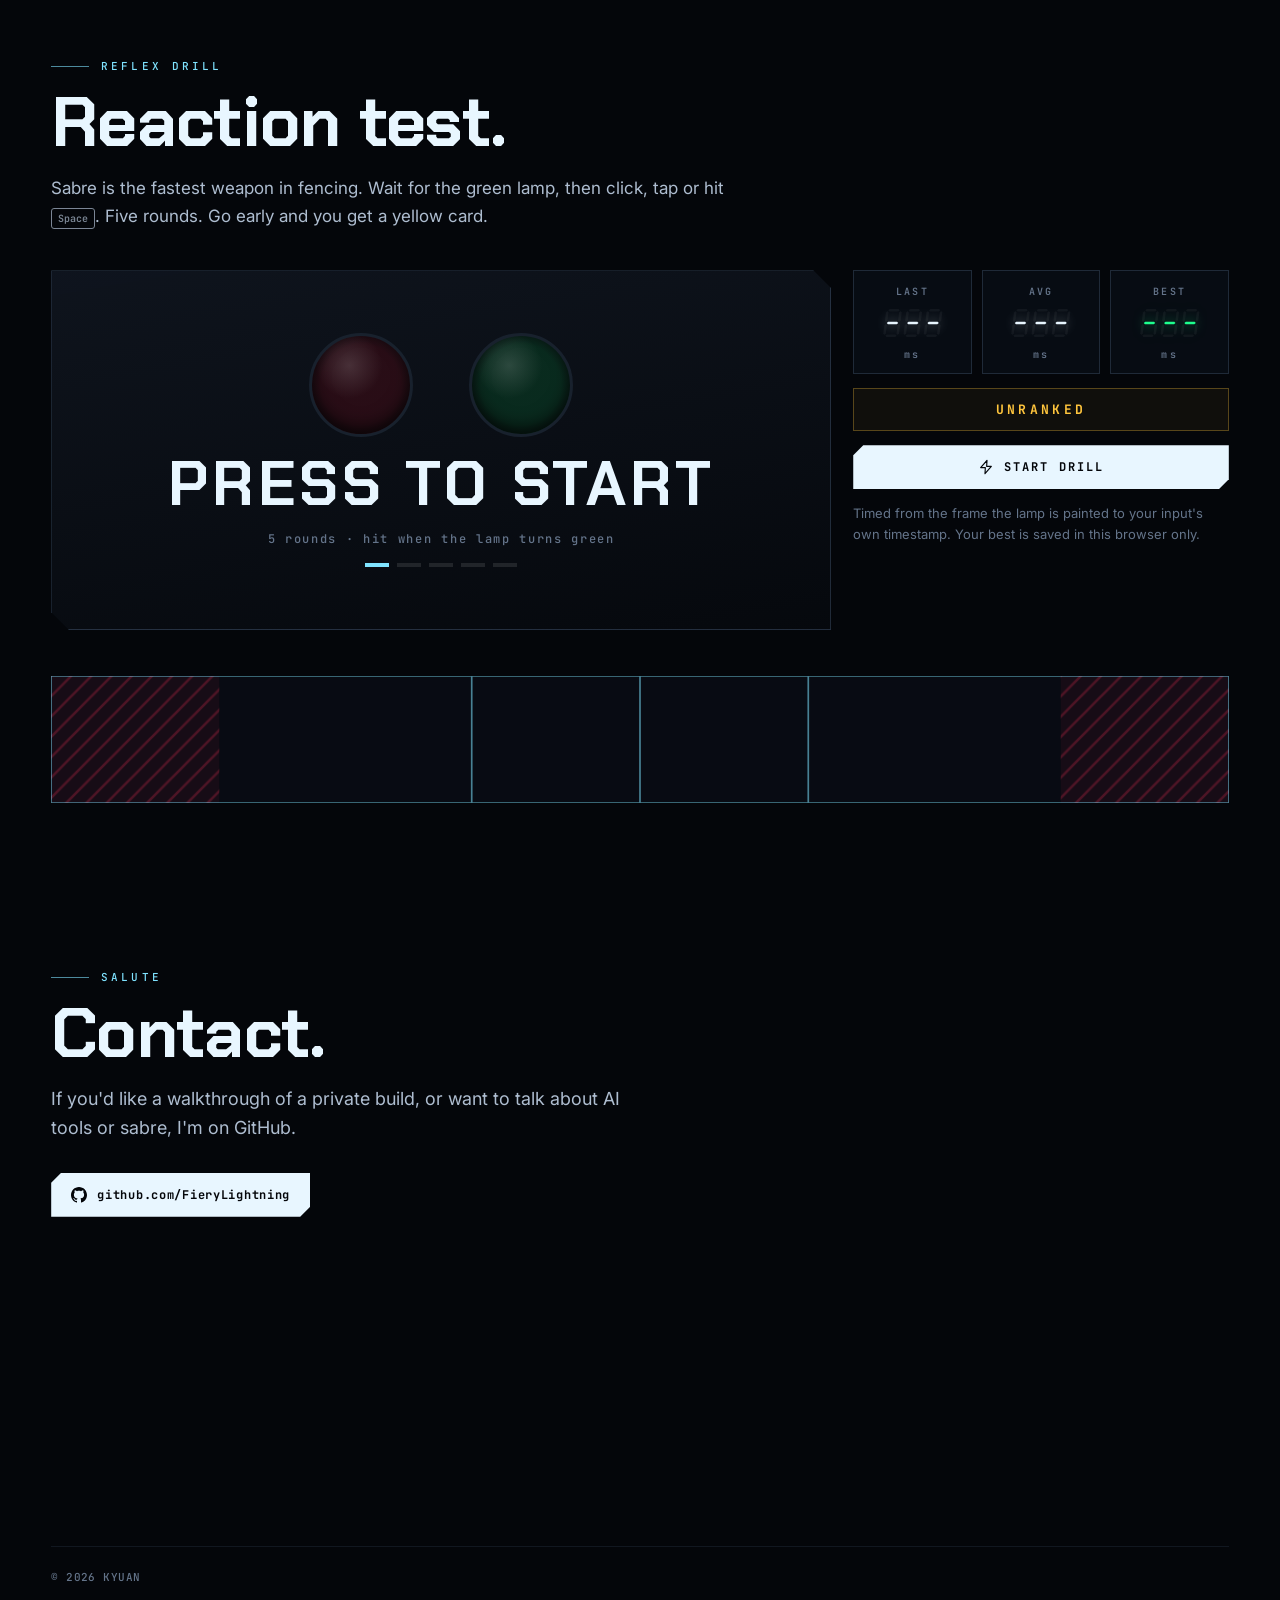
==== commit 55064324: "Ink leaves the pen on phones; version CSS/JS against stale caches On narrow screens the thread start" ====
--- a/index.html
+++ b/index.html
@@ -21,7 +21,7 @@
   <link rel="preconnect" href="https://fonts.googleapis.com">
   <link rel="preconnect" href="https://fonts.gstatic.com" crossorigin>
   <link rel="stylesheet" href="https://fonts.googleapis.com/css2?family=Chakra+Petch:wght@500;600;700&family=Instrument+Serif:ital@0;1&family=Inter:wght@400;500;600&family=JetBrains+Mono:wght@400;500;700&display=swap">
-  <link rel="stylesheet" href="css/style.css">
+  <link rel="stylesheet" href="css/style.css?v=10">
   <script>
     document.documentElement.classList.add('js');
     var mode = new URLSearchParams(location.search).get('mode');
@@ -32,7 +32,7 @@
         document.documentElement.classList.add('intro-seen');
     } catch (e) {}
   </script>
-  <script type="module" src="js/main.js"></script>
+  <script type="module" src="js/main.js?v=10"></script>
 </head>
 <body>
   <a class="skip" href="#arsenal">Skip to projects</a>
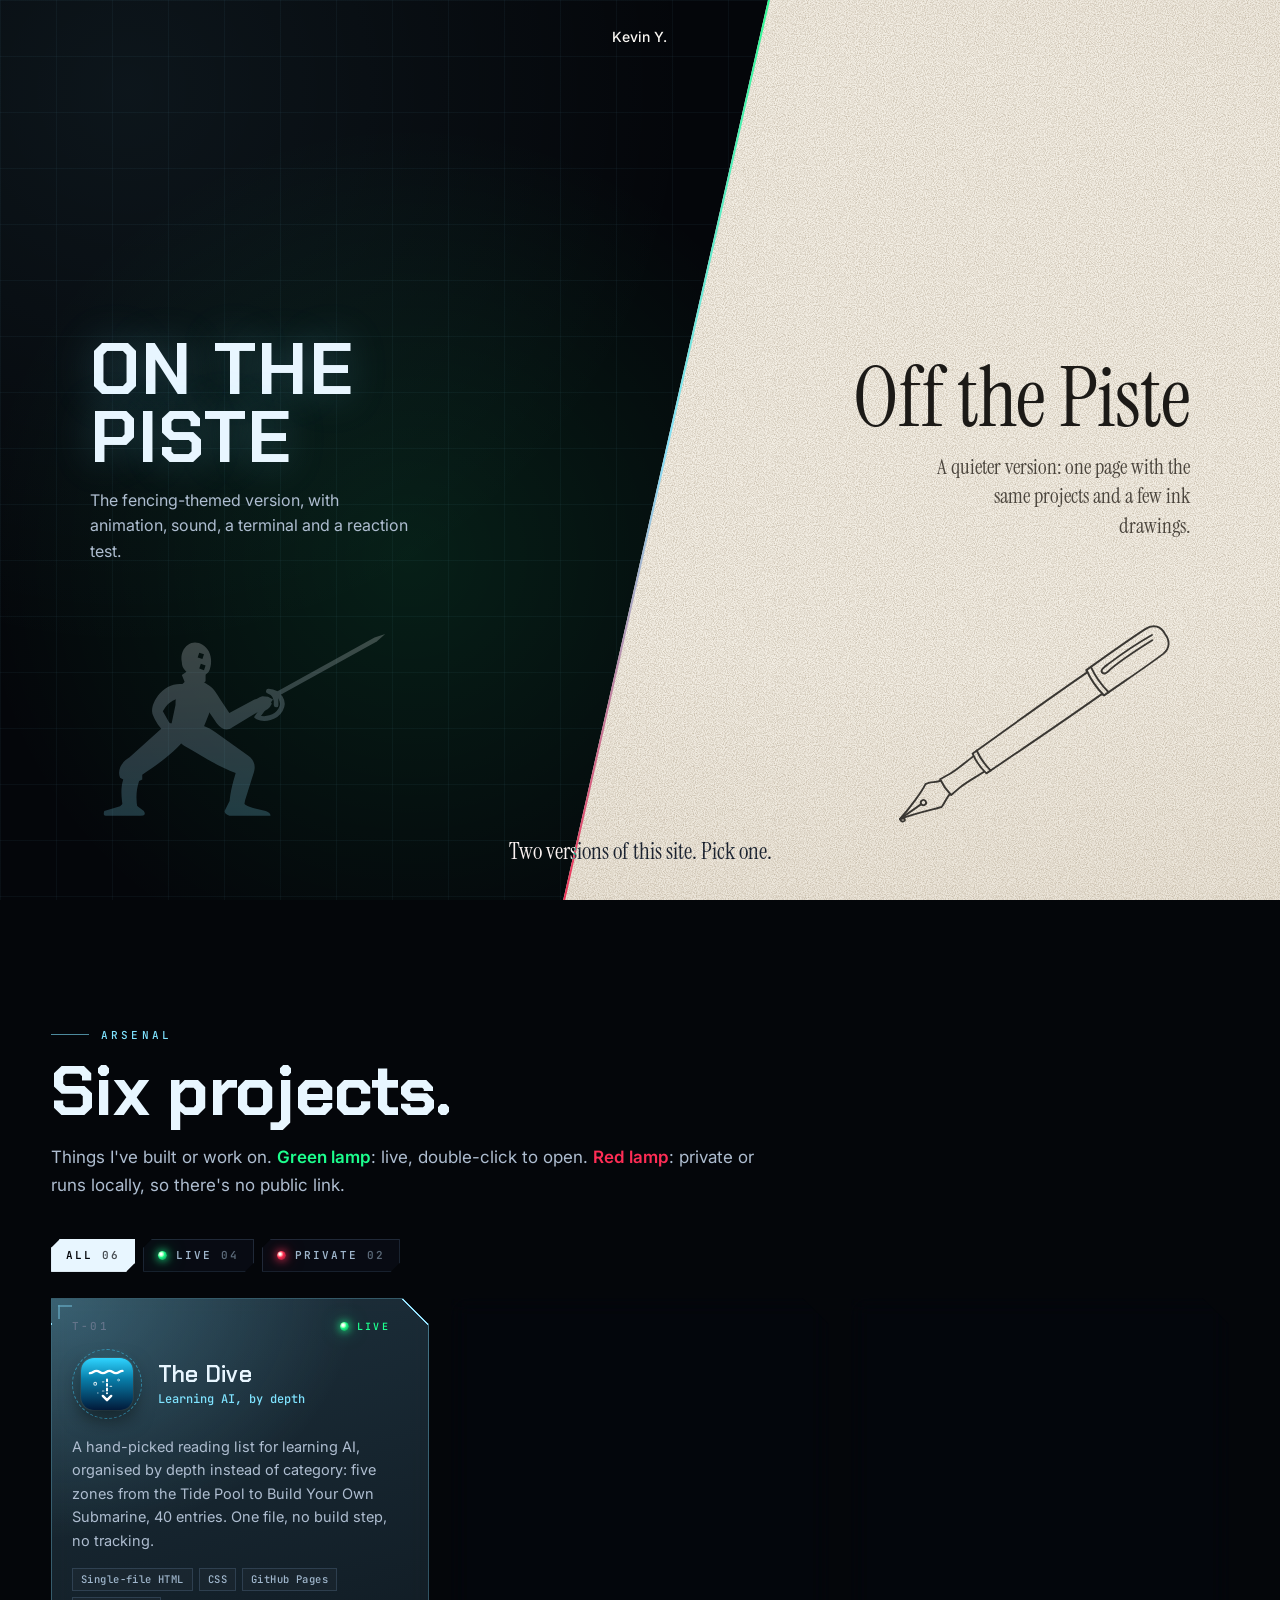
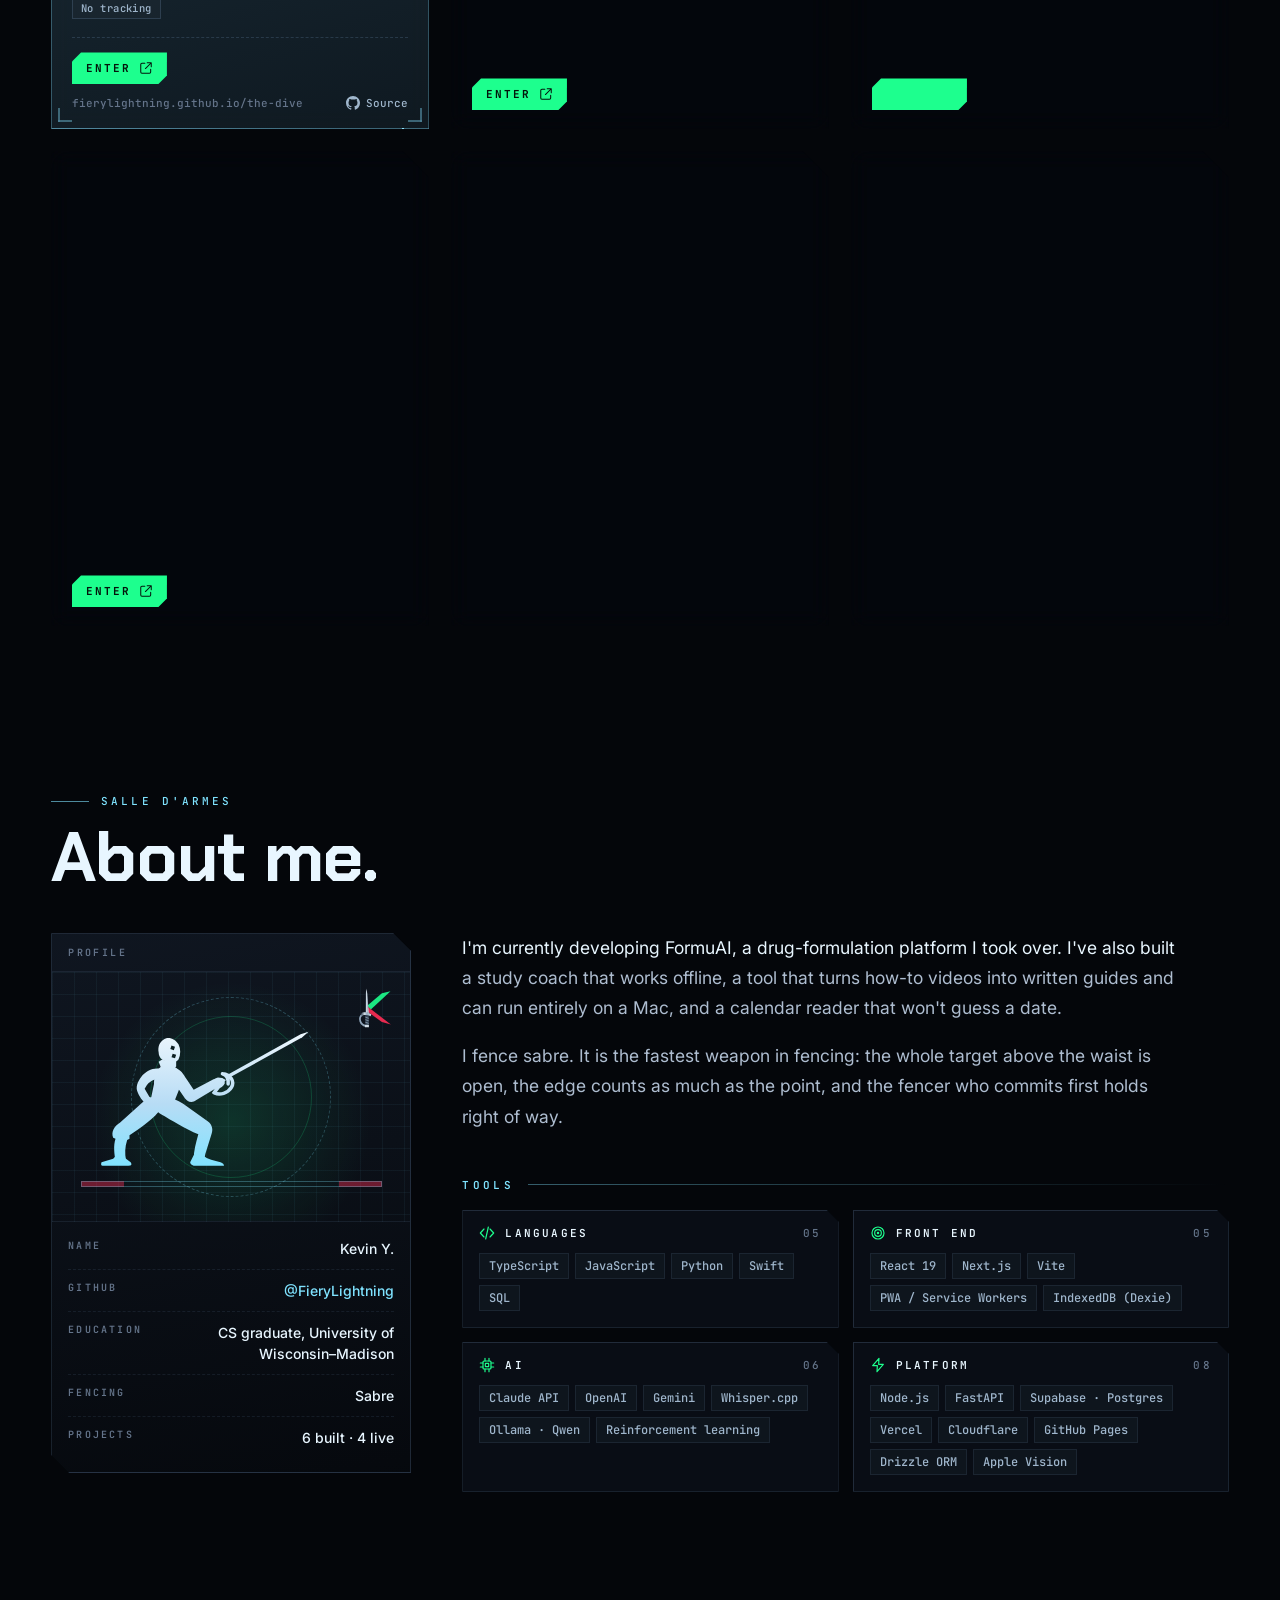
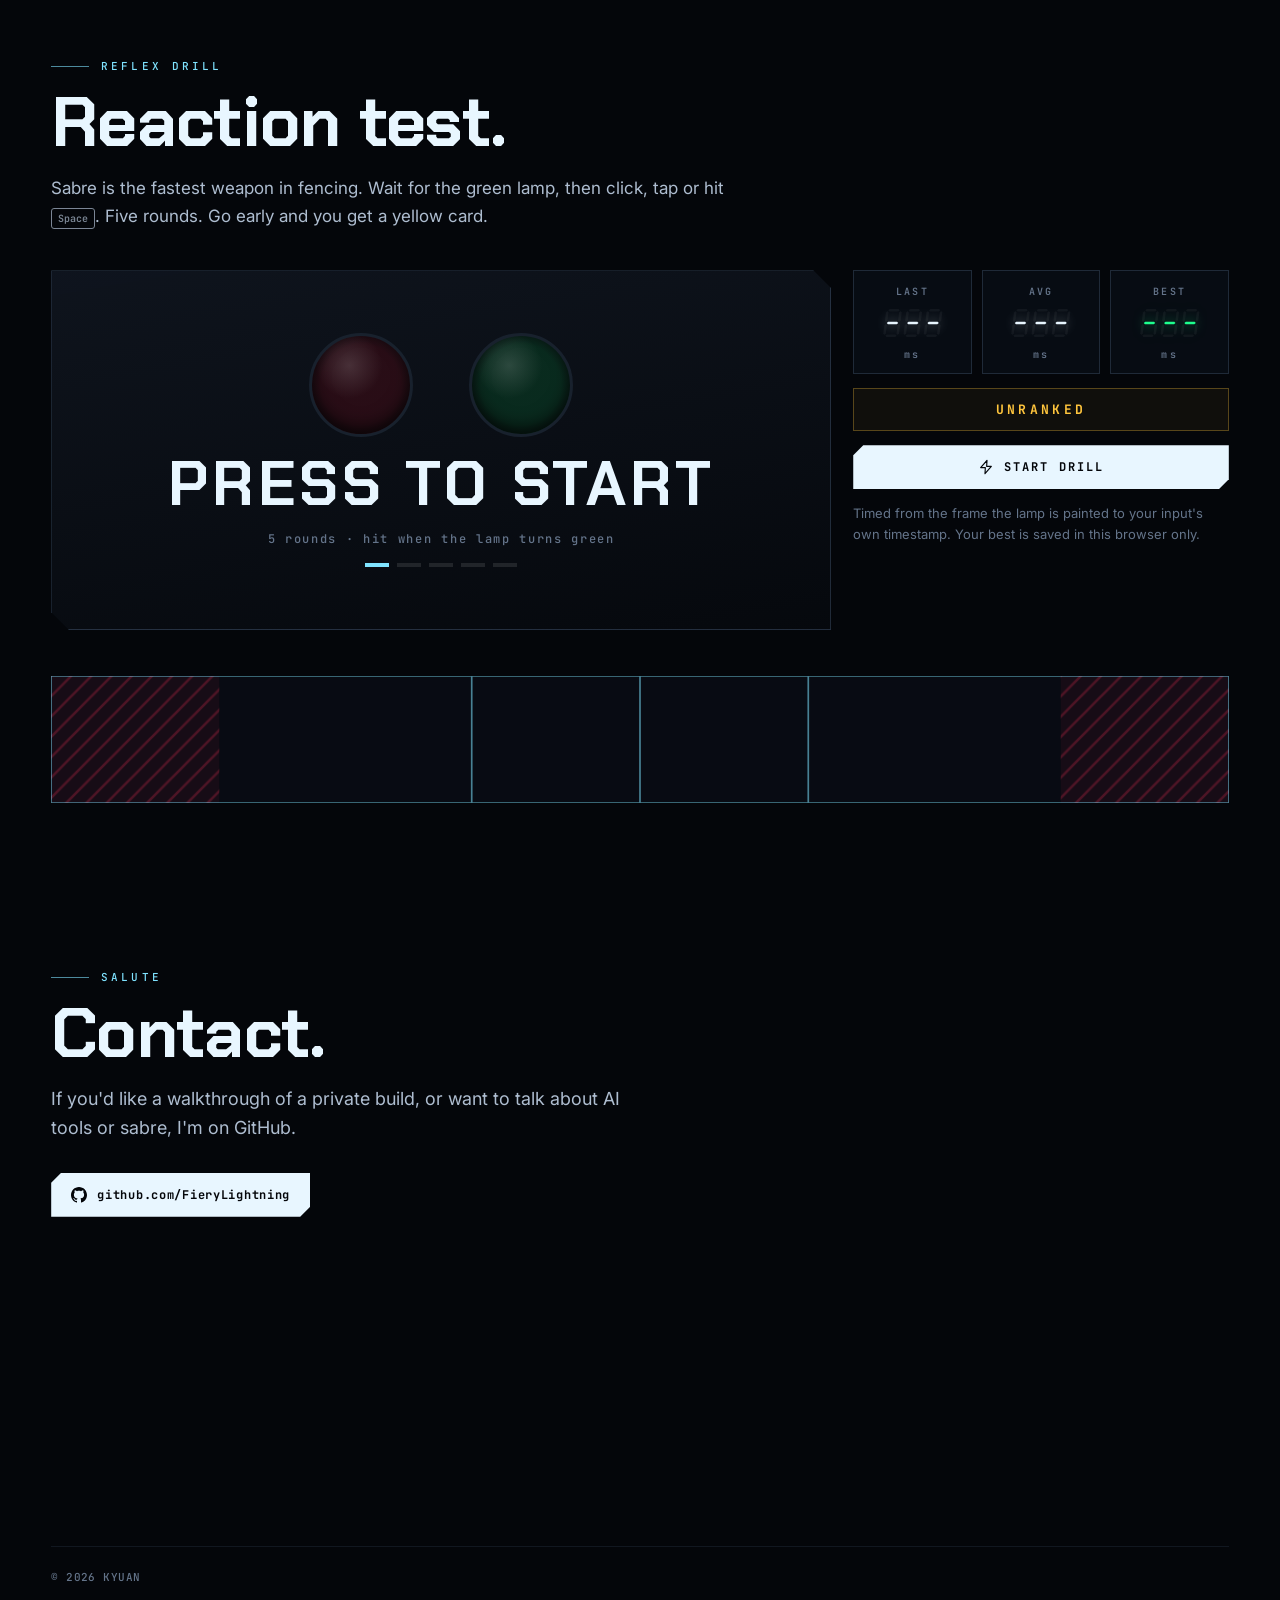
==== commit 4a540fea: "Cards: double-click to open, each in its own tinted glass; right-handed pen Live project cards open " ====
--- a/index.html
+++ b/index.html
@@ -21,7 +21,7 @@
   <link rel="preconnect" href="https://fonts.googleapis.com">
   <link rel="preconnect" href="https://fonts.gstatic.com" crossorigin>
   <link rel="stylesheet" href="https://fonts.googleapis.com/css2?family=Chakra+Petch:wght@500;600;700&family=Instrument+Serif:ital@0;1&family=Inter:wght@400;500;600&family=JetBrains+Mono:wght@400;500;700&display=swap">
-  <link rel="stylesheet" href="css/style.css?v=10">
+  <link rel="stylesheet" href="css/style.css?v=11">
   <script>
     document.documentElement.classList.add('js');
     var mode = new URLSearchParams(location.search).get('mode');
@@ -32,7 +32,7 @@
         document.documentElement.classList.add('intro-seen');
     } catch (e) {}
   </script>
-  <script type="module" src="js/main.js?v=10"></script>
+  <script type="module" src="js/main.js?v=11"></script>
 </head>
 <body>
   <a class="skip" href="#arsenal">Skip to projects</a>
@@ -47,7 +47,7 @@
       <i class="gate-fencer" aria-hidden="true"></i>
     </a>
     <a class="gate-side gate-off" href="off/" data-mode="off">
-      <span class="gate-ink" aria-hidden="true"><svg viewBox="0 0 240 180" fill="none" stroke="currentColor" stroke-width="1.5" stroke-linecap="round" stroke-linejoin="round"> <path pathLength="1" d="M 173.9 119.7 C 148.8 101.6 114.7 77.0 82.6 54.9 L 82.8 52.8 C 69.0 42.9 49.5 28.9 35.2 19.7 C 29.3 15.9 23.0 17.9 20.0 24.0 C 15.7 29.3 16.3 35.7 21.2 39.7 C 37.2 51.8 53.1 62.1 68.7 73.1 L 70.6 72.1 C 104.9 96.3 138.0 118.7 162.9 135.5 C 167.3 131.3 171.6 125.2 173.9 119.7 Z"/> <path pathLength="1" d="M 173.4 121.9 C 181.5 128.1 185.5 132.0 192.0 135.8 L 199.9 140.2 C 197.8 144.6 194.3 149.6 191.1 152.8 L 184.2 146.9 C 177.3 141.4 171.7 138.8 164.8 134.2"/> <path pathLength="1" d="M 199.4 141.3 C 202.8 143.0 208.1 142.0 211.6 144.1 C 214.2 149.6 223.8 162.9 232.0 172.0 C 219.7 167.3 205.1 164.2 198.7 162.4 C 196.4 159.7 194.8 154.8 192.0 152.0"/> <path pathLength="1" d="M 215.0 160.1 C 214.3 161.1 213.0 161.3 212.1 160.6 C 211.1 160.0 210.9 158.7 211.5 157.7 C 212.2 156.8 213.5 156.5 214.5 157.2 C 215.4 157.9 215.6 159.2 215.0 160.1 L 232.0 172.0"/> <path pathLength="1" d="M 30.4 24.8 C 39.2 29.7 53.4 39.0 65.8 48.3 C 70.0 51.3 71.9 53.6 70.1 55.0 C 68.6 56.2 66.1 54.9 64.0 52.5 C 53.0 43.1 38.5 34.2 30.2 29.0"/> <path pathLength="1" d="M 79.3 50.3 C 76.0 57.6 70.5 65.1 65.1 70.6 M 82.8 52.8 C 79.6 60.0 74.2 67.8 68.7 73.1"/> <path pathLength="1" d="M 170.7 117.2 C 167.9 123.3 163.8 128.9 159.4 133.3"/> <path pathLength="1" d="M 232 172 C 229.9 171.0 227.2 171.9 228.4 173.4 C 229.5 174.7 231.7 173.8 232 172"/> </svg></span>
+      <span class="gate-ink" aria-hidden="true"><svg viewBox="0 0 240 180" fill="none" stroke="currentColor" stroke-width="1.5" stroke-linecap="round" stroke-linejoin="round"> <g transform="matrix(-1 0 0 1 240 0)"> <path pathLength="1" d="M 173.9 119.7 C 148.8 101.6 114.7 77.0 82.6 54.9 L 82.8 52.8 C 69.0 42.9 49.5 28.9 35.2 19.7 C 29.3 15.9 23.0 17.9 20.0 24.0 C 15.7 29.3 16.3 35.7 21.2 39.7 C 37.2 51.8 53.1 62.1 68.7 73.1 L 70.6 72.1 C 104.9 96.3 138.0 118.7 162.9 135.5 C 167.3 131.3 171.6 125.2 173.9 119.7 Z"/> <path pathLength="1" d="M 173.4 121.9 C 181.5 128.1 185.5 132.0 192.0 135.8 L 199.9 140.2 C 197.8 144.6 194.3 149.6 191.1 152.8 L 184.2 146.9 C 177.3 141.4 171.7 138.8 164.8 134.2"/> <path pathLength="1" d="M 199.4 141.3 C 202.8 143.0 208.1 142.0 211.6 144.1 C 214.2 149.6 223.8 162.9 232.0 172.0 C 219.7 167.3 205.1 164.2 198.7 162.4 C 196.4 159.7 194.8 154.8 192.0 152.0"/> <path pathLength="1" d="M 215.0 160.1 C 214.3 161.1 213.0 161.3 212.1 160.6 C 211.1 160.0 210.9 158.7 211.5 157.7 C 212.2 156.8 213.5 156.5 214.5 157.2 C 215.4 157.9 215.6 159.2 215.0 160.1 L 232.0 172.0"/> <path pathLength="1" d="M 30.4 24.8 C 39.2 29.7 53.4 39.0 65.8 48.3 C 70.0 51.3 71.9 53.6 70.1 55.0 C 68.6 56.2 66.1 54.9 64.0 52.5 C 53.0 43.1 38.5 34.2 30.2 29.0"/> <path pathLength="1" d="M 79.3 50.3 C 76.0 57.6 70.5 65.1 65.1 70.6 M 82.8 52.8 C 79.6 60.0 74.2 67.8 68.7 73.1"/> <path pathLength="1" d="M 170.7 117.2 C 167.9 123.3 163.8 128.9 159.4 133.3"/> <path pathLength="1" d="M 232 172 C 229.9 171.0 227.2 171.9 228.4 173.4 C 229.5 174.7 231.7 173.8 232 172"/> </g> </svg></span>
       <span class="gate-copy">
         <span class="gate-name">Off the Piste</span>
         <span class="gate-desc">A quieter version: one page with the same projects and a few ink drawings.</span>
@@ -157,7 +157,7 @@
       <header class="sec-head" data-reveal>
         <span class="sec-idx"><i></i> ARSENAL</span>
         <h2 id="arsenal-title">Six projects.</h2>
-        <p>Things I've built or work on. <b class="g">Green lamp</b>: live, click to open. <b class="r">Red lamp</b>: private or runs locally, so there's no public link.</p>
+        <p>Things I've built or work on. <b class="g">Green lamp</b>: live, double-click to open. <b class="r">Red lamp</b>: private or runs locally, so there's no public link.</p>
       </header>
 
       <div class="filters" role="group" aria-label="Filter builds">
--- a/css/style.css
+++ b/css/style.css
@@ -392,28 +392,33 @@
 .card {
   --rx: 0deg; --ry: 0deg; --mx: 50%; --my: 50%;
   --accent: var(--blade);
+  --tint: var(--accent);
   position: relative; isolation: isolate;
   display: flex; flex-direction: column; gap: 16px;
   padding: 20px 20px 18px;
+  /* light tinted glass: each project's own colour over a see-through dark base */
   background:
-    linear-gradient(225deg, transparent 17.6px, color-mix(in srgb, var(--accent) 70%, #fff) 17.6px 19px, transparent 19px),
-    linear-gradient(165deg, rgba(16, 23, 34, .94), rgba(7, 10, 16, .97));
-  border: 1px solid rgba(155, 200, 255, .12);
+    linear-gradient(225deg, transparent 17.6px, color-mix(in srgb, var(--tint) 85%, #fff) 17.6px 19px, transparent 19px),
+    radial-gradient(130% 90% at 0% 0%, color-mix(in srgb, var(--tint) 28%, transparent), transparent 62%),
+    linear-gradient(165deg, color-mix(in srgb, var(--tint) 17%, rgba(12, 17, 26, .6)), color-mix(in srgb, var(--tint) 8%, rgba(6, 9, 14, .72)));
+  -webkit-backdrop-filter: blur(10px) saturate(140%);
+  backdrop-filter: blur(10px) saturate(140%);
+  border: 1px solid color-mix(in srgb, var(--tint) 32%, transparent);
   clip-path: polygon(0 0, calc(100% - 26px) 0, 100% 26px, 100% 100%, 0 100%);
   transform: perspective(1000px) rotateX(var(--rx)) rotateY(var(--ry));
   transition: transform .5s var(--ease), border-color .3s, opacity .8s var(--ease) var(--d, 0ms), translate .8s var(--ease) var(--d, 0ms);
   cursor: pointer;
 }
 .card[hidden] { display: none; }
-.card:hover { border-color: color-mix(in srgb, var(--accent) 55%, rgba(155, 200, 255, .2)); transition: transform .12s linear, border-color .3s, opacity .8s, translate .8s; }
+.card:hover { border-color: color-mix(in srgb, var(--tint) 65%, transparent); transition: transform .12s linear, border-color .3s, opacity .8s, translate .8s; }
 .card::before {
   content: ''; position: absolute; inset: 0; z-index: -1;
-  background: radial-gradient(440px circle at var(--mx) var(--my), color-mix(in srgb, var(--accent) 22%, transparent), transparent 55%);
+  background: radial-gradient(440px circle at var(--mx) var(--my), color-mix(in srgb, var(--tint) 24%, transparent), transparent 55%);
   opacity: 0; transition: opacity .3s;
 }
 .card:hover::before { opacity: 1; }
 .card::after {
-  --bc: color-mix(in srgb, var(--accent) 55%, rgba(127, 227, 255, .4));
+  --bc: color-mix(in srgb, var(--tint) 70%, transparent);
   content: ''; position: absolute; inset: 6px; pointer-events: none;
   background:
     linear-gradient(var(--bc), var(--bc)) left top / 14px 2px no-repeat,
@@ -425,7 +430,7 @@
   opacity: .55; transition: opacity .3s, inset .3s var(--ease);
 }
 .card:hover::after { opacity: 1; inset: 4px; }
-.card > :not(.card-glint):not(.card-denied) { position: relative; z-index: 1; }
+.card > :not(.card-glint):not(.card-denied):not(.card-armed) { position: relative; z-index: 1; }
 .card-glint {
   position: absolute; inset: 0; z-index: 0; pointer-events: none;
   background: linear-gradient(112deg, transparent 36%, rgba(255, 255, 255, .08) 47%, rgba(127, 227, 255, .16) 50%, transparent 62%);
@@ -507,6 +512,16 @@
 .card.denied { animation: shake .42s; }
 @keyframes denied { 0% { opacity: 0; } 8%, 70% { opacity: 1; } 100% { opacity: 0; } }
 @keyframes shake { 0%, 100% { translate: 0; } 20% { translate: -7px; } 40% { translate: 6px; } 60% { translate: -3px; } 80% { translate: 2px; } }
+.card { touch-action: manipulation; }
+.card-armed {
+  position: absolute; inset: 0; z-index: 3;
+  display: grid; place-items: center; padding: 0 20px; text-align: center;
+  font: 700 16px var(--display); letter-spacing: .28em; color: var(--green);
+  text-shadow: 0 0 18px rgba(29, 255, 142, .55);
+  background: rgba(4, 6, 10, .74);
+  opacity: 0; pointer-events: none; transition: opacity .18s;
+}
+.card.armed .card-armed { opacity: 1; }
 .card.touched { animation: touched .8s ease-out; }
 @keyframes touched {
   0% { box-shadow: inset 0 0 0 2px var(--green), inset 0 0 80px rgba(29, 255, 142, .35); }
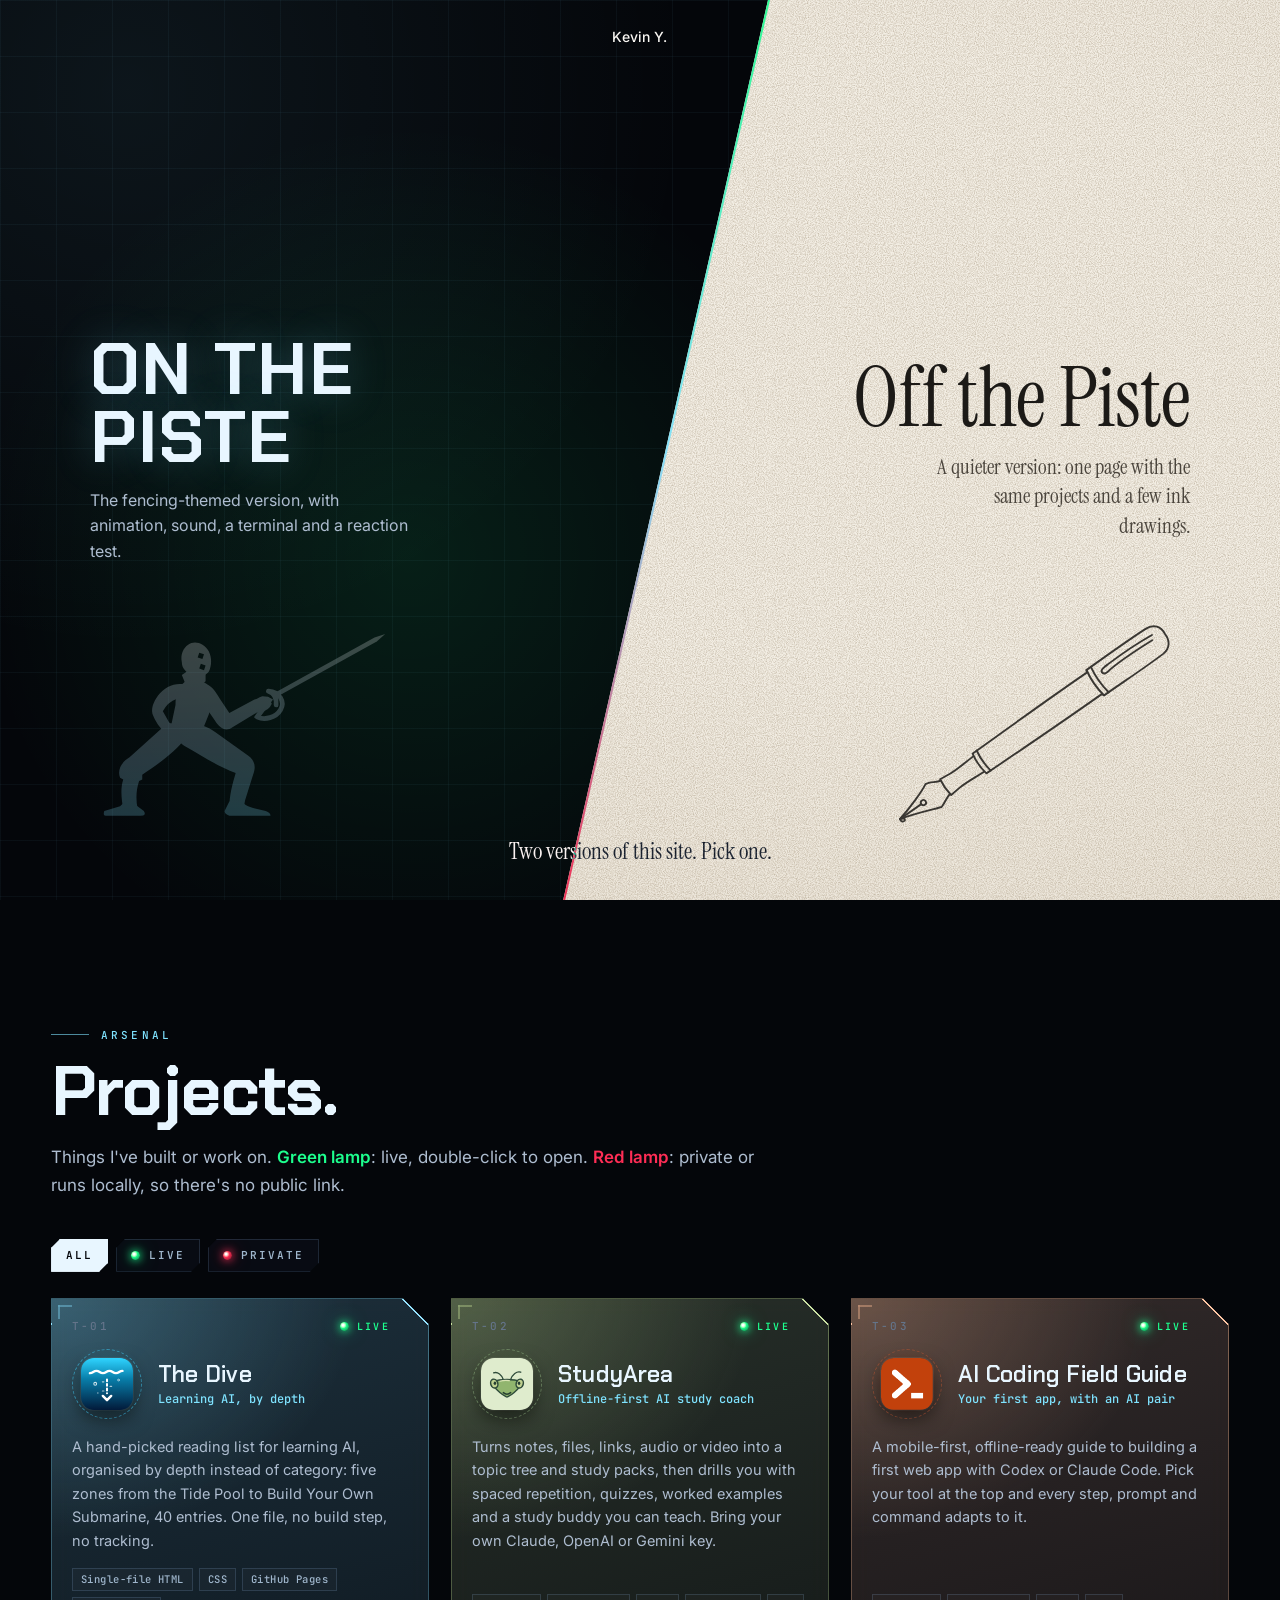
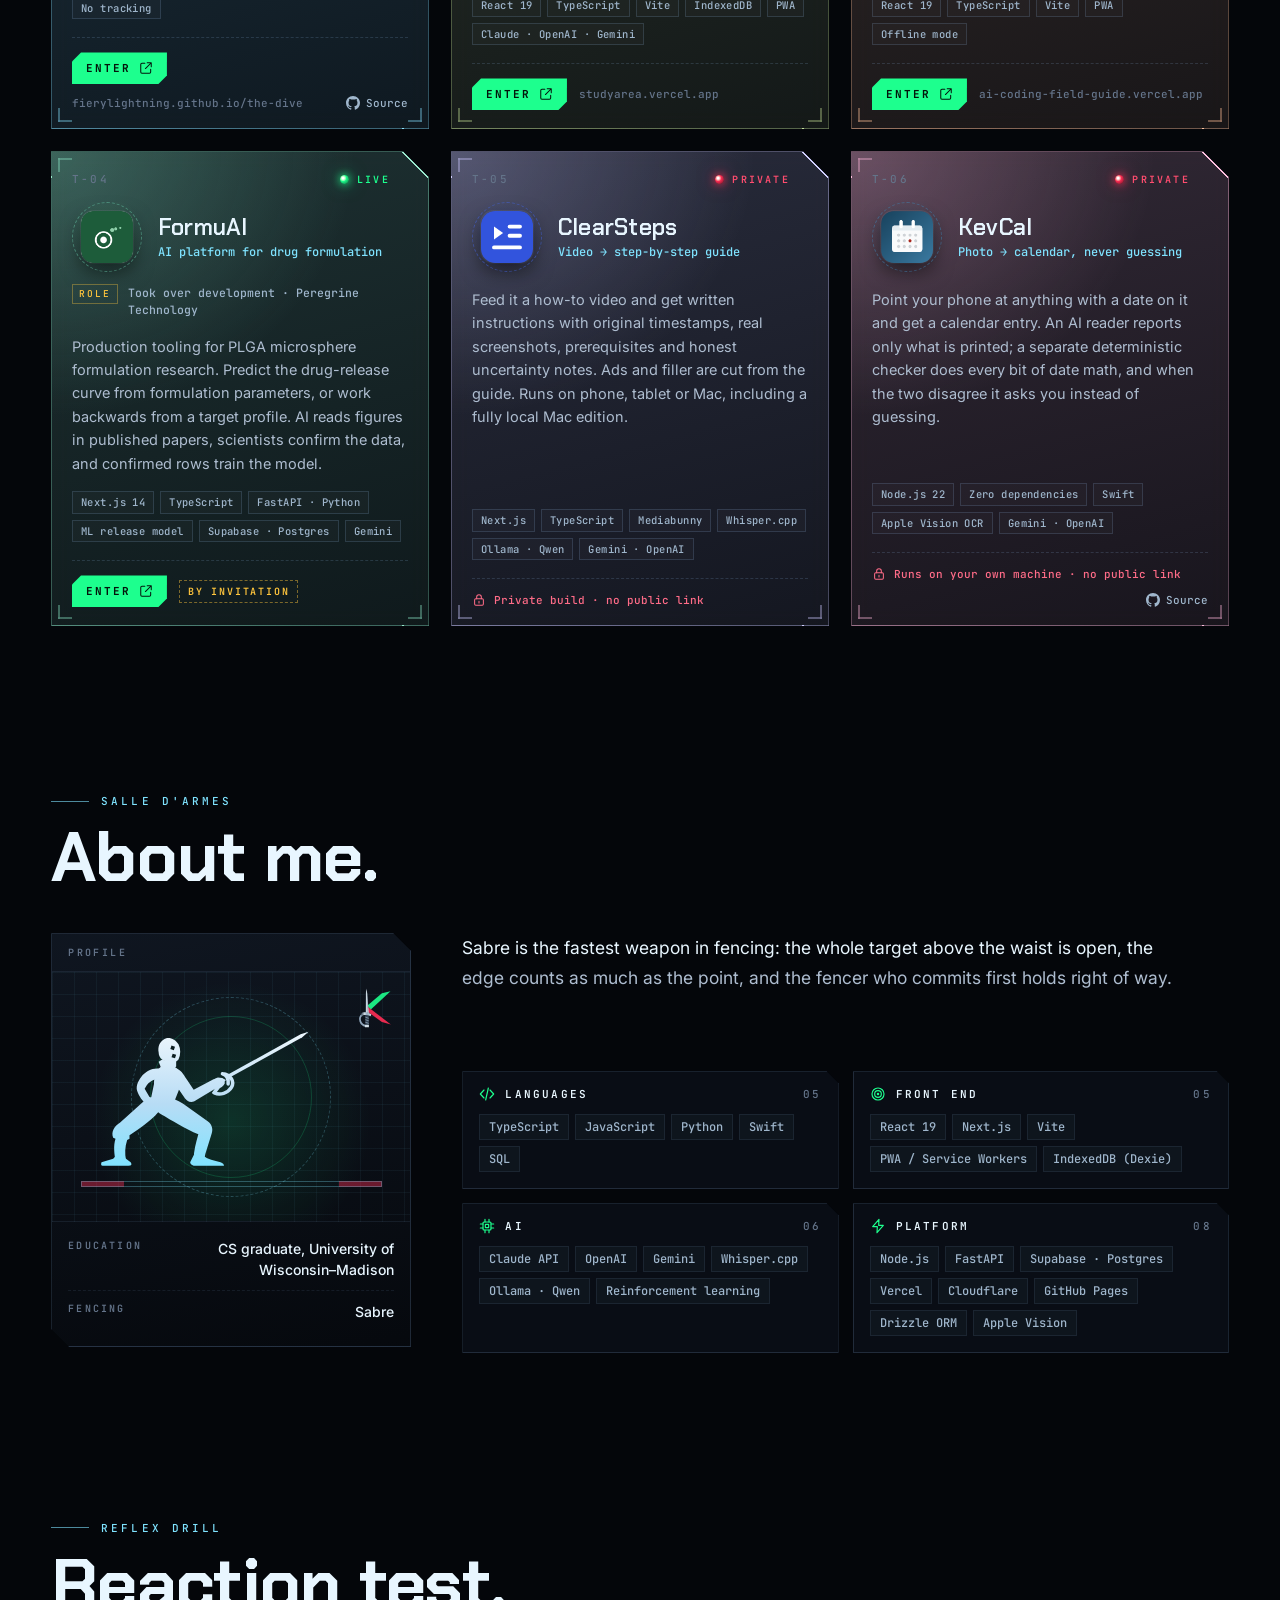
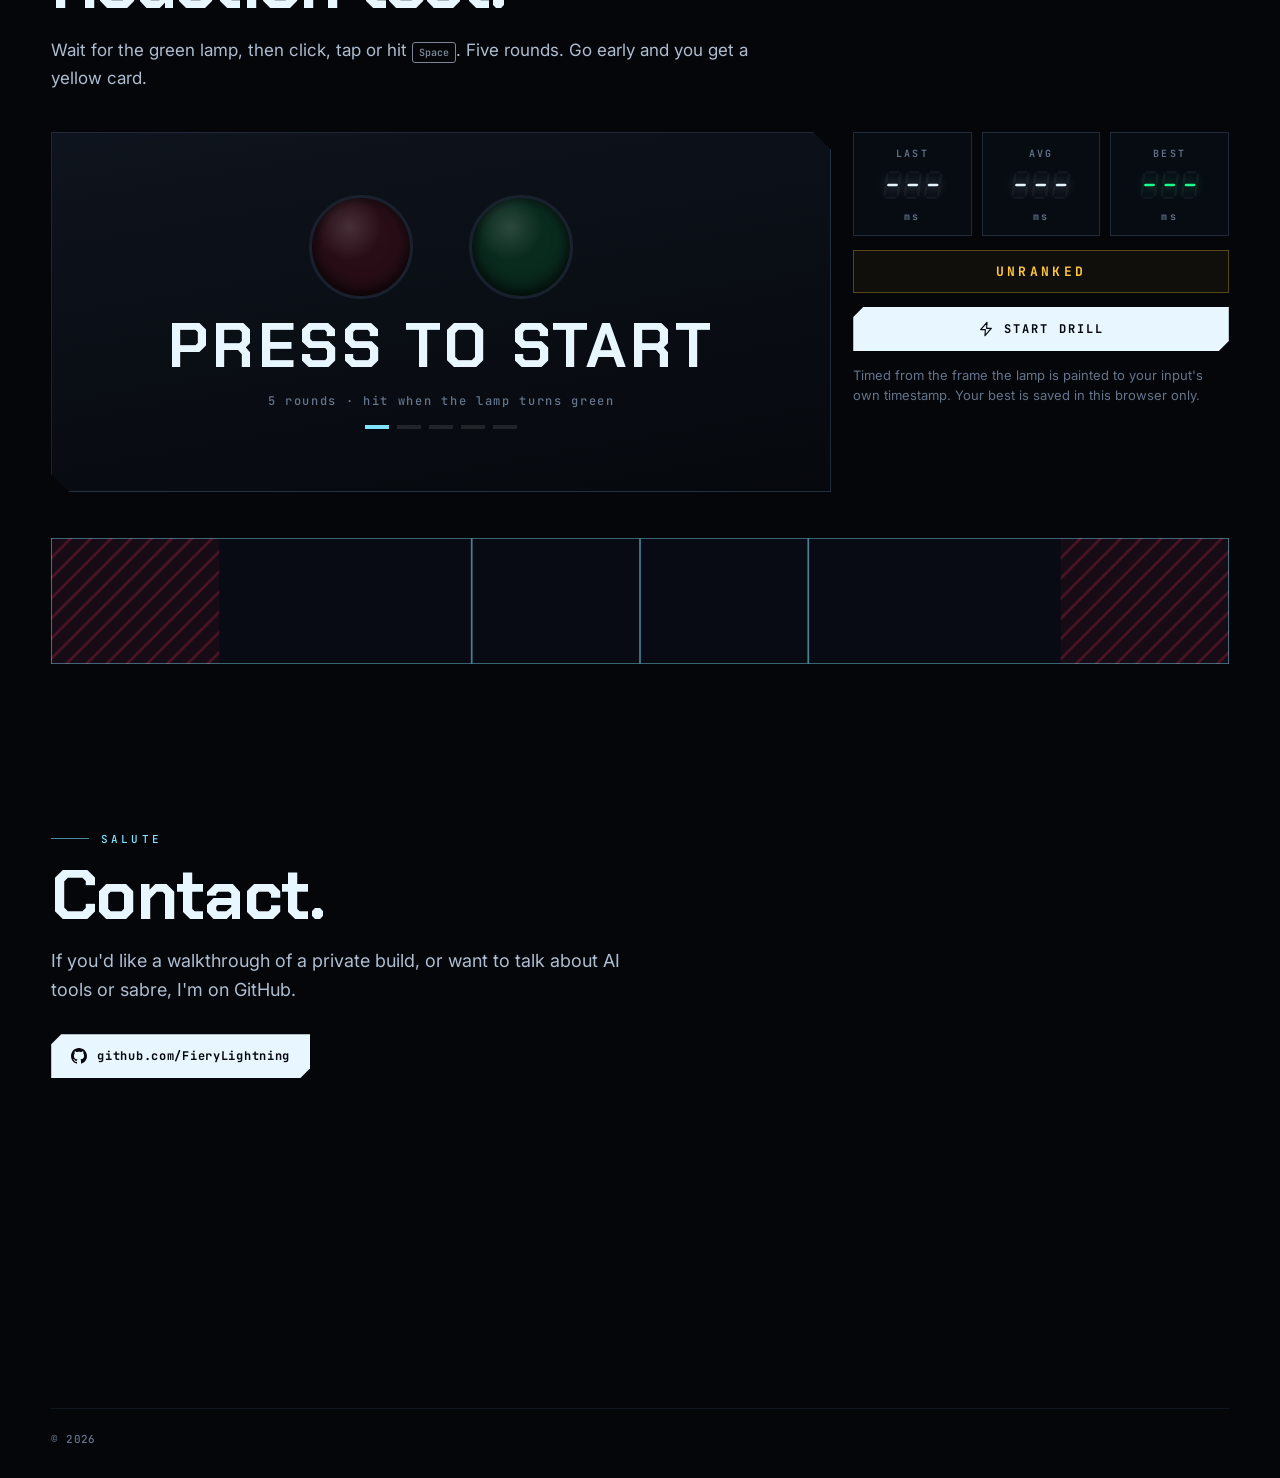
==== commit 7508b02e: "Each fact once; README without personal details KYUAN now appears only as the hero name: removed fro" ====
--- a/index.html
+++ b/index.html
@@ -21,7 +21,7 @@
   <link rel="preconnect" href="https://fonts.googleapis.com">
   <link rel="preconnect" href="https://fonts.gstatic.com" crossorigin>
   <link rel="stylesheet" href="https://fonts.googleapis.com/css2?family=Chakra+Petch:wght@500;600;700&family=Instrument+Serif:ital@0;1&family=Inter:wght@400;500;600&family=JetBrains+Mono:wght@400;500;700&display=swap">
-  <link rel="stylesheet" href="css/style.css?v=11">
+  <link rel="stylesheet" href="css/style.css?v=12">
   <script>
     document.documentElement.classList.add('js');
     var mode = new URLSearchParams(location.search).get('mode');
@@ -32,7 +32,7 @@
         document.documentElement.classList.add('intro-seen');
     } catch (e) {}
   </script>
-  <script type="module" src="js/main.js?v=11"></script>
+  <script type="module" src="js/main.js?v=12"></script>
 </head>
 <body>
   <a class="skip" href="#arsenal">Skip to projects</a>
@@ -68,7 +68,6 @@
     <div class="intro-half intro-a"></div>
     <div class="intro-half intro-b"></div>
     <div class="intro-stage">
-      <div class="intro-sys">KYUAN</div>
       <div class="intro-call" id="intro-call">&nbsp;</div>
       <div class="intro-lamps"><i class="lamp lamp-red"></i><i class="lamp lamp-green"></i></div>
       <div class="intro-skip">press any key to skip</div>
@@ -76,9 +75,8 @@
   </div>
 
   <header class="hud">
-    <a class="hud-brand" href="#en-garde" aria-label="KYUAN, back to top">
+    <a class="hud-brand" href="#en-garde" aria-label="Back to top">
       <img src="assets/brand/mark.svg" alt="" width="30" height="30">
-      <span>KYUAN</span>
     </a>
 
     <nav class="piste-nav" aria-label="Sections" data-moving="false">
@@ -117,11 +115,9 @@
             <span class="sn-b" aria-hidden="true">KYUAN</span>
             <svg class="sn-line" viewBox="0 0 100 100" preserveAspectRatio="none" aria-hidden="true"><line x1="-6" y1="65.3" x2="106" y2="40.7" vector-effect="non-scaling-stroke"/></svg>
           </h1>
-          <p class="hero-role" id="hero-role">I build AI tools, apps &amp; platforms. Sabre fencer.</p>
-          <p class="typer" aria-live="off"><span class="prompt">&gt;</span> <span id="typer"></span><span class="caret" aria-hidden="true"></span></p>
+          <p class="hero-role" id="hero-role">I build AI tools, apps &amp; platforms.</p>
           <div class="hero-cta">
             <a class="btn btn-primary" href="#arsenal"><span>Enter the piste</span><svg class="ico" aria-hidden="true"><use href="assets/icons.svg#i-arrow-down"></use></svg></a>
-            <button class="btn btn-ghost" type="button" data-open-term><svg class="ico" aria-hidden="true"><use href="assets/icons.svg#i-terminal"></use></svg><span>Open terminal</span><kbd>`</kbd></button>
           </div>
         </div>
 
@@ -143,12 +139,11 @@
               <span class="sb-label">LIVE</span>
             </div>
           </div>
-          <div class="sb-foot" id="sb-foot">06 BUILDS · P1 · SABRE</div>
         </aside>
       </div>
 
       <img class="hero-sabre" src="assets/art/sabre.svg" alt="" aria-hidden="true" width="1200" height="160">
-      <p class="hint"><svg class="ico" aria-hidden="true"><use href="assets/icons.svg#i-sabre"></use></svg> swipe fast to cut the field · click to parry · <kbd>`</kbd> for terminal</p>
+      <p class="hint"><svg class="ico" aria-hidden="true"><use href="assets/icons.svg#i-sabre"></use></svg> swipe fast to cut the field · click to parry</p>
     </section>
 
 
@@ -156,14 +151,14 @@
     <section id="arsenal" class="sec">
       <header class="sec-head" data-reveal>
         <span class="sec-idx"><i></i> ARSENAL</span>
-        <h2 id="arsenal-title">Six projects.</h2>
+        <h2 id="arsenal-title">Projects.</h2>
         <p>Things I've built or work on. <b class="g">Green lamp</b>: live, double-click to open. <b class="r">Red lamp</b>: private or runs locally, so there's no public link.</p>
       </header>
 
       <div class="filters" role="group" aria-label="Filter builds">
-        <button type="button" data-filter="all" aria-pressed="true">ALL <span class="n">06</span></button>
-        <button type="button" data-filter="live" aria-pressed="false"><i class="lamp lamp-green"></i>LIVE <span class="n">04</span></button>
-        <button type="button" data-filter="private" aria-pressed="false"><i class="lamp lamp-red"></i>PRIVATE <span class="n">02</span></button>
+        <button type="button" data-filter="all" aria-pressed="true">ALL</button>
+        <button type="button" data-filter="live" aria-pressed="false"><i class="lamp lamp-green"></i>LIVE</button>
+        <button type="button" data-filter="private" aria-pressed="false"><i class="lamp lamp-red"></i>PRIVATE</button>
       </div>
 
       <div class="grid" id="grid"></div>
@@ -196,11 +191,8 @@
             <img class="pcard-mark" src="assets/brand/mark.svg" alt="" width="44" height="44">
           </div>
           <dl class="pcard-stats">
-            <div><dt>Name</dt><dd id="pc-name">Kevin Y.</dd></div>
-            <div><dt>GitHub</dt><dd><a id="pc-handle" href="https://github.com/FieryLightning" target="_blank" rel="noopener">@FieryLightning</a></dd></div>
-                        <div><dt>Education</dt><dd id="pc-edu">CS graduate, UW–Madison</dd></div>
+            <div><dt>Education</dt><dd id="pc-edu">CS graduate, UW–Madison</dd></div>
             <div><dt>Fencing</dt><dd id="pc-weapon">Sabre</dd></div>
-                        <div><dt>Projects</dt><dd id="pc-builds">6 built · 4 live</dd></div>
           </dl>
         </article>
 
@@ -217,7 +209,7 @@
       <header class="sec-head" data-reveal>
         <span class="sec-idx"><i></i> REFLEX DRILL</span>
         <h2>Reaction test.</h2>
-        <p>Sabre is the fastest weapon in fencing. Wait for the green lamp, then click, tap or hit <kbd>Space</kbd>. Five rounds. Go early and you get a yellow card.</p>
+        <p>Wait for the green lamp, then click, tap or hit <kbd>Space</kbd>. Five rounds. Go early and you get a yellow card.</p>
       </header>
 
       <div class="drill" data-reveal>
@@ -257,7 +249,7 @@
       </div>
 
       <footer class="foot">
-        <span>© <span id="year">2026</span> KYUAN</span>
+        <span>© <span id="year">2026</span></span>
       </footer>
     </section>
   </main>
@@ -267,11 +259,11 @@
   <div id="term" class="term" role="dialog" aria-label="Terminal" hidden>
     <div class="term-bar">
       <span class="term-dots"><i></i><i></i><i></i></span>
-      <span>kyuan@piste: ~</span>
+      <span>guest@piste: ~</span>
       <button class="term-x" type="button" aria-label="Close terminal">esc ✕</button>
     </div>
     <div class="term-out" aria-live="polite"></div>
-    <label class="term-line"><span class="t-ps">kyuan@piste:~$</span><input class="term-in" type="text" autocomplete="off" autocapitalize="off" spellcheck="false" aria-label="Terminal command"></label>
+    <label class="term-line"><span class="t-ps">guest@piste:~$</span><input class="term-in" type="text" autocomplete="off" autocapitalize="off" spellcheck="false" aria-label="Terminal command"></label>
   </div>
 </body>
 </html>
--- a/css/style.css
+++ b/css/style.css
@@ -268,9 +268,6 @@
 @keyframes seam { 0% { opacity: 0; } 8% { opacity: 1; } 100% { opacity: 0; } }
 
 .hero-role { font: 500 clamp(17px, 1.8vw, 21px)/1.5 var(--body); color: var(--steel-2); max-width: 46ch; }
-.typer { margin-top: 18px; font: 500 clamp(13px, 1.3vw, 15px) var(--mono); color: var(--blade); min-height: 1.6em; }
-.typer .prompt { color: var(--green); }
-.caret { display: inline-block; width: .6em; height: 1.1em; margin-left: 2px; vertical-align: -0.2em; background: var(--green); animation: blink 1s steps(1) infinite; box-shadow: 0 0 8px var(--green); }
 .hero-cta { display: flex; flex-wrap: wrap; gap: 12px; margin-top: 34px; }
 
 .ready:not(.intro-seen) .hero-copy > * { animation: rise .8s var(--ease) both; }
@@ -345,7 +342,6 @@
 .seg .seg-off { fill: rgba(255, 255, 255, .045); }
 .seg-clock { height: 38px; }
 .sb-label { font: 600 10px var(--mono); letter-spacing: .22em; color: var(--muted); }
-.sb-foot { border-top: 1px dashed var(--line-2); padding-top: 10px; font: 500 10px var(--mono); letter-spacing: .22em; color: var(--muted); text-align: center; }
 
 /* ── sections ───────────────────────────────────────────────── */
 .sec {
@@ -383,9 +379,7 @@
   transition: background .2s, color .2s, border-color .2s;
 }
 .filters button:hover { border-color: rgba(127, 227, 255, .5); color: var(--steel); }
-.filters .n { opacity: .55; }
 .filters button[aria-pressed="true"] { background: var(--steel); border-color: var(--steel); color: #04060a; }
-.filters button[aria-pressed="true"] .n { opacity: .7; }
 
 /* ── cards ──────────────────────────────────────────────────── */
 .grid { display: grid; grid-template-columns: repeat(auto-fill, minmax(min(100%, 350px), 1fr)); gap: 22px; }
